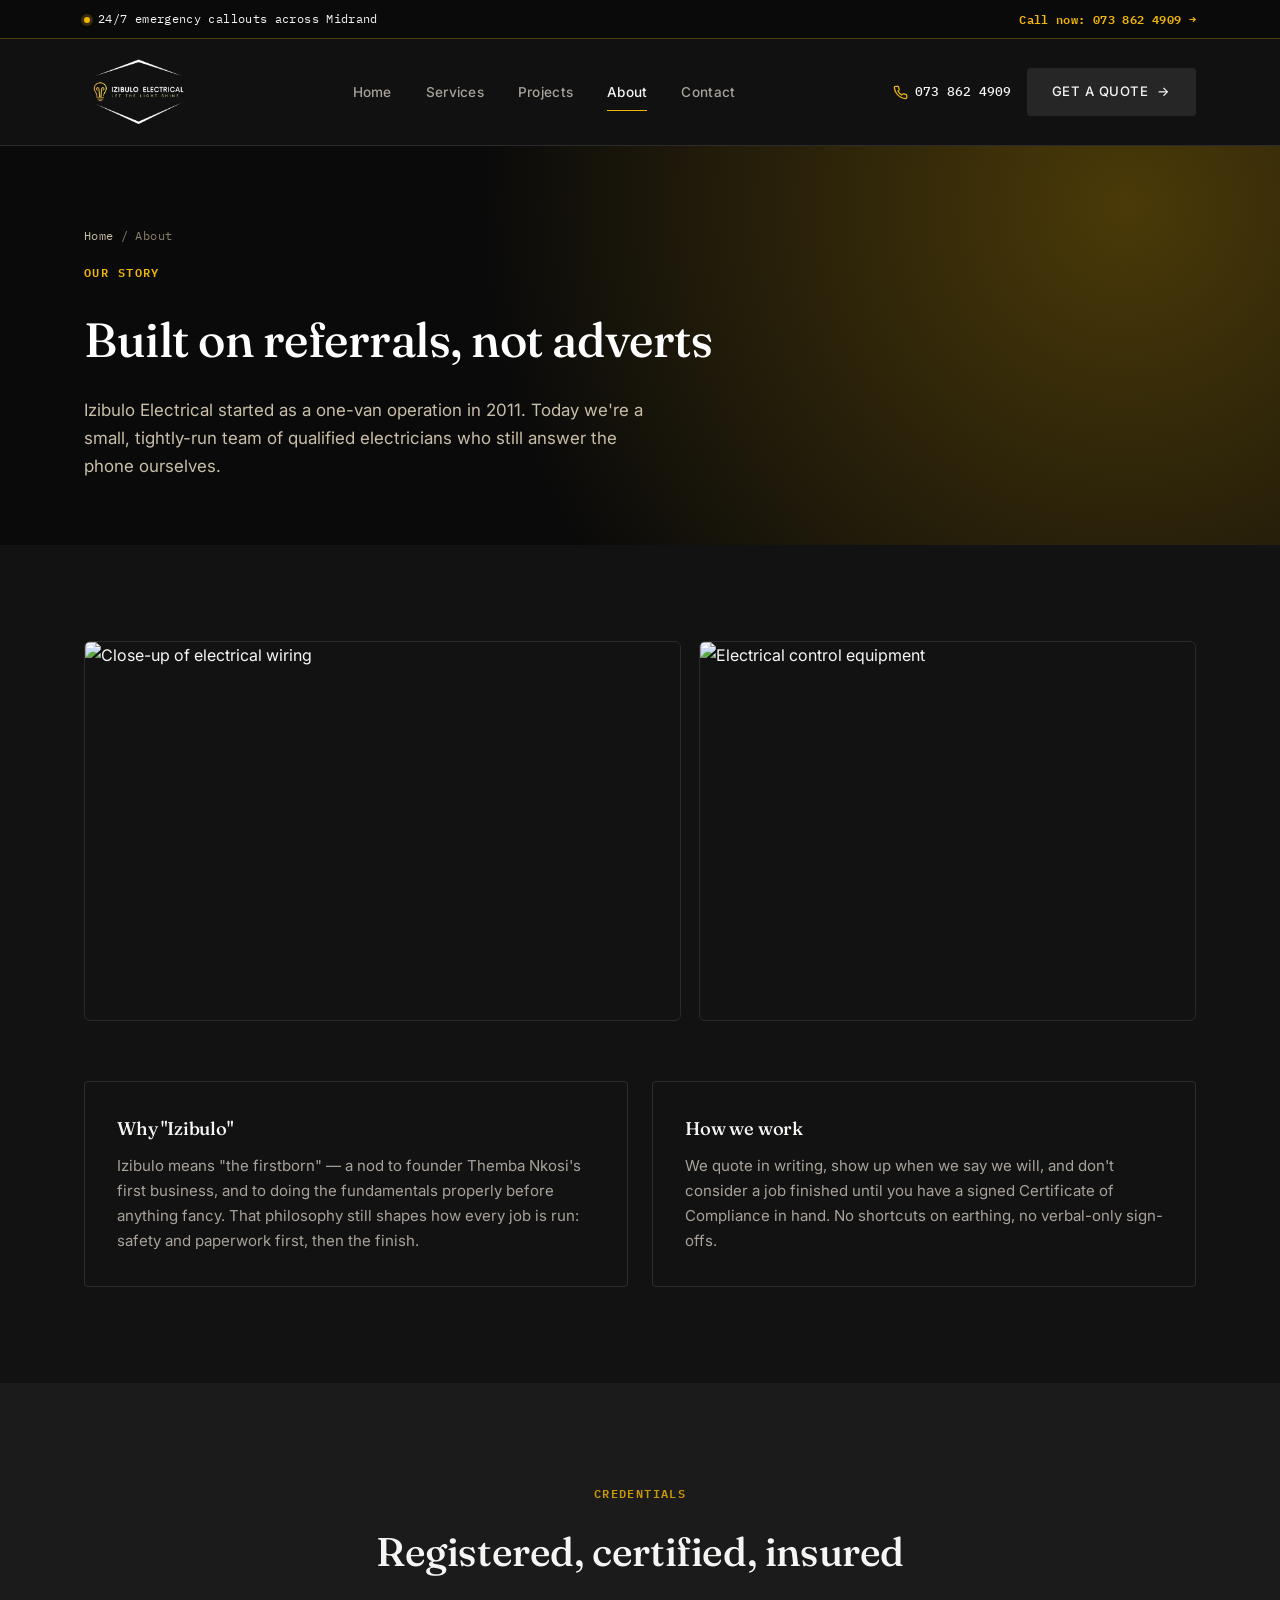
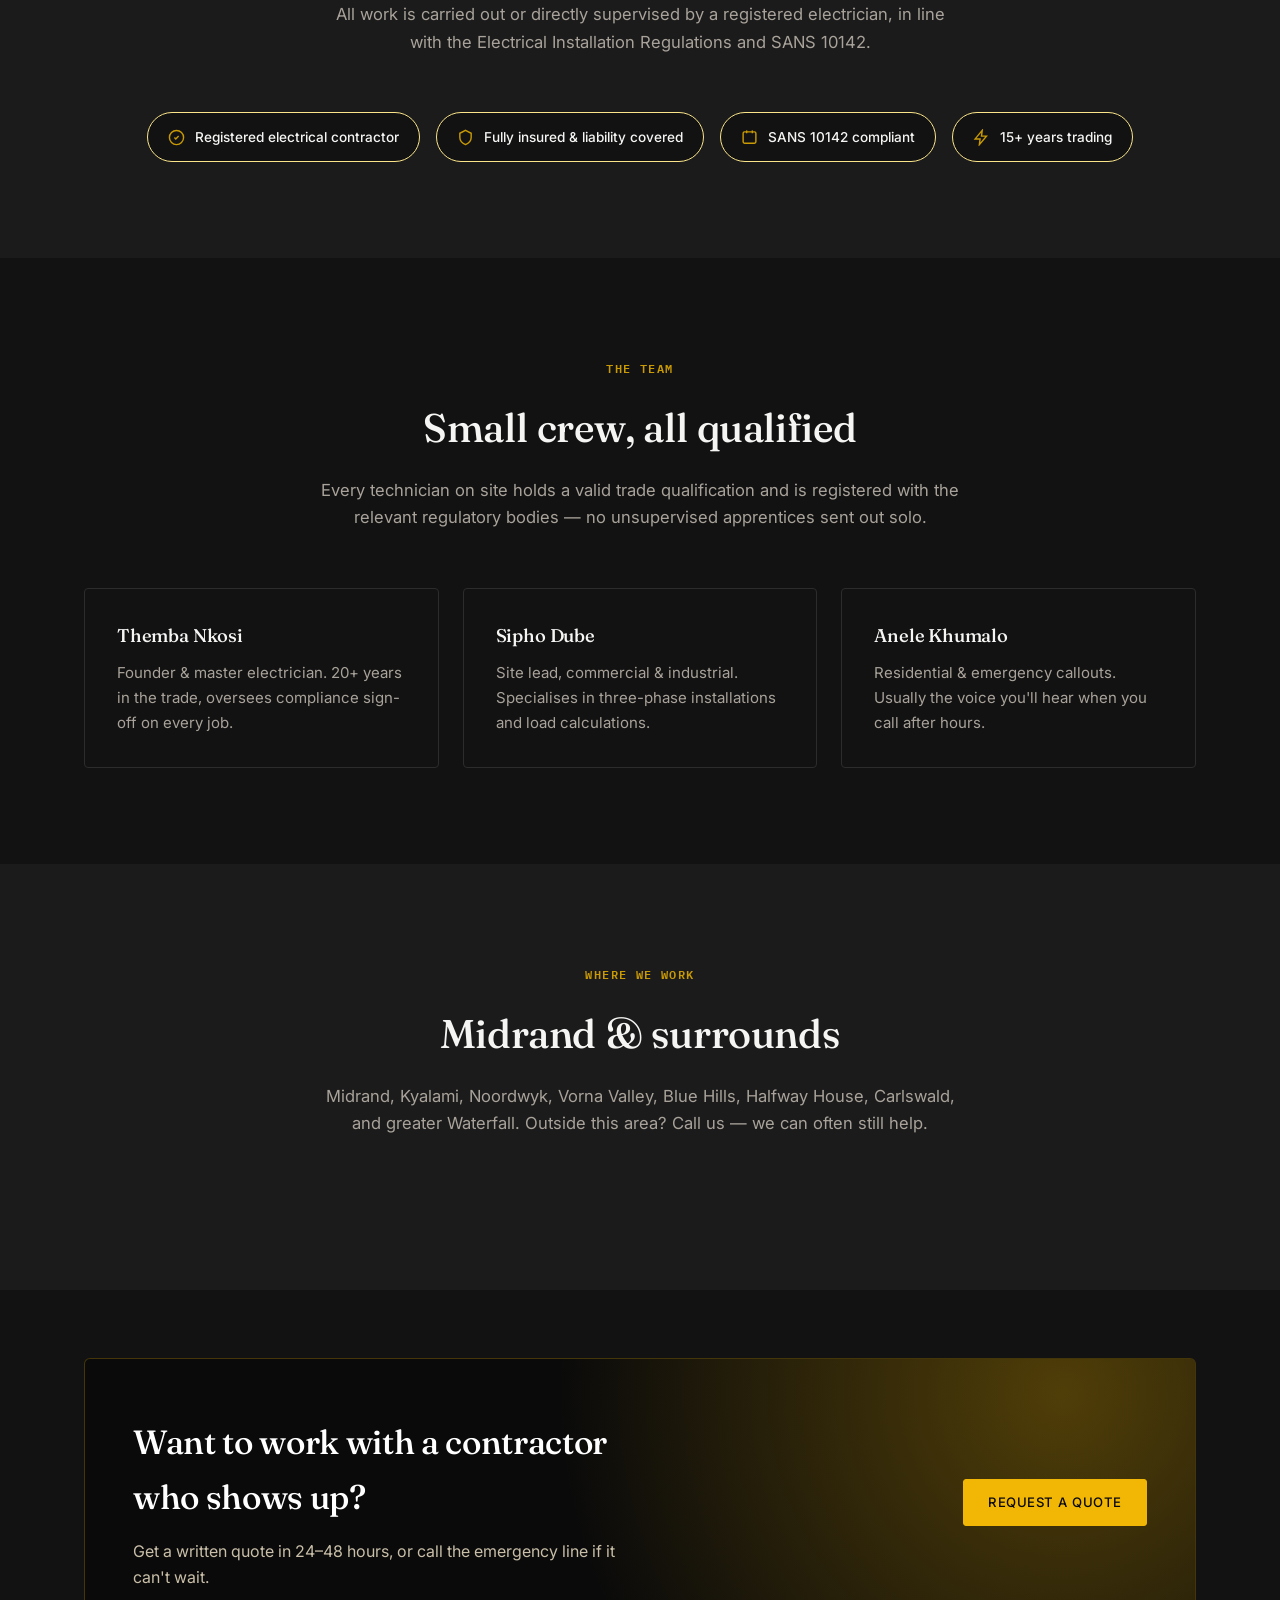
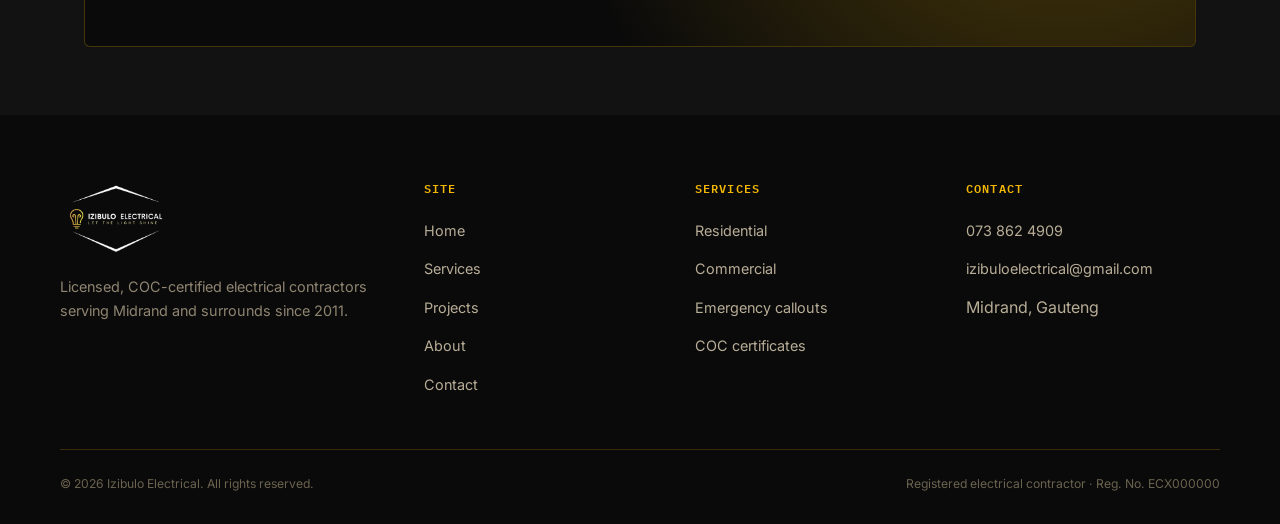
==== about.html @ d5dd75cb "Use full logo picture (icon+wordmark+tagline+diamond) everywhere, enlarge header to fit it clearly" ====
<!DOCTYPE html>
<html lang="en">
<head>
<meta charset="UTF-8">
<meta name="viewport" content="width=device-width, initial-scale=1.0">
<title>About — Izibulo Electrical</title>
<meta name="description" content="Izibulo Electrical is a registered, COC-certified electrical contractor serving Midrand since 2011. Learn about our team, credentials, and service area.">
<meta name="color-scheme" content="dark only">
<meta name="theme-color" content="#121212">
<link rel="icon" href="data:image/svg+xml,%3Csvg xmlns='http://www.w3.org/2000/svg' viewBox='0 0 24 24'%3E%3Crect x='0.5' y='0.5' width='23' height='23' rx='5' fill='%231A1A1A'/%3E%3Cpath d='M13 2L3 14h9l-1 8 10-12h-9l1-8z' fill='%23F2B705'/%3E%3C/svg%3E">
<link rel="preconnect" href="https://fonts.googleapis.com">
<link href="https://fonts.googleapis.com/css2?family=Fraunces:ital,opsz,wght@0,9..144,400;0,9..144,500;0,9..144,600;1,9..144,500;1,9..144,600family=Sora:wght@500;600;700;800&family=Inter:wght@400;500;600&family=IBM+Plex+Mono:wght@500;600family=Inter:wght@400;500;600family=Sora:wght@500;600;700;800&family=Inter:wght@400;500;600&family=IBM+Plex+Mono:wght@500;600family=IBM+Plex+Mono:wght@500;600&display=swap" rel="stylesheet">
<link rel="stylesheet" href="styles.css">
</head>
<body>

<div class="emergency-strip">
  <div class="wrap">
    <span><span class="dot"></span>24/7 emergency callouts across Midrand</span>
    <a href="tel:+27738624909">Call now: 073 862 4909 →</a>
  </div>
</div>

<header>
<input type="checkbox" id="nav-toggle" class="nav-toggle-input" aria-hidden="true">
  <nav class="nav">
    <a href="index.html" class="brand">
      <img class="brand-logo" src="logo-full.png" alt="Izibulo Electrical — Let The Light Shine">
    </a>
    <div class="navlinks">
      <a href="index.html">Home</a>
      <a href="services.html">Services</a>
      <a href="projects.html">Projects</a>
      <a href="about.html" class="active">About</a>
      <a href="contact.html">Contact</a>
    </div>
    <div class="nav-actions">
      <span class="nav-phone"><svg viewBox="0 0 24 24" fill="none" stroke="currentColor" stroke-width="2"><path d="M22 16.92v3a2 2 0 0 1-2.18 2 19.79 19.79 0 0 1-8.63-3.07 19.5 19.5 0 0 1-6-6 19.79 19.79 0 0 1-3.07-8.67A2 2 0 0 1 4.11 2h3a2 2 0 0 1 2 1.72c.127.96.361 1.903.7 2.81a2 2 0 0 1-.45 2.11L8.09 9.91a16 16 0 0 0 6 6l1.27-1.27a2 2 0 0 1 2.11-.45c.907.339 1.85.573 2.81.7A2 2 0 0 1 22 16.92z"/></svg> 073 862 4909</span>
      <a href="contact.html" class="cta-btn">Get a quote<span class="arrow">→</span></a>
    </div>
    <label for="nav-toggle" class="menu-toggle" aria-label="Open menu">
      <svg viewBox="0 0 24 24" fill="none" stroke="currentColor" stroke-width="2"><line x1="3" y1="6" x2="21" y2="6"/><line x1="3" y1="12" x2="21" y2="12"/><line x1="3" y1="18" x2="21" y2="18"/></svg>
    </label>
  </nav>
  <div class="mobile-nav">
    <div class="mn-top">
      <span class="brand"><img class="brand-logo brand-logo--sm" src="logo-full.png" alt="Izibulo Electrical — Let The Light Shine"></span>
      <label for="nav-toggle" class="menu-toggle" aria-label="Close menu"><svg viewBox="0 0 24 24" fill="none" stroke="currentColor" stroke-width="2"><line x1="18" y1="6" x2="6" y2="18"/><line x1="6" y1="6" x2="18" y2="18"/></svg></label>
    </div>
    <a href="index.html">Home</a>
    <a href="services.html">Services</a>
    <a href="projects.html">Projects</a>
    <a href="about.html" class="active">About</a>
    <a href="contact.html">Contact</a>
    <span class="nav-phone">📞 073 862 4909</span>
    <a href="contact.html" class="cta-btn">Get a quote</a>
  </div>
</header>

<section class="page-hero">
  <div class="wrap">
    <div class="breadcrumb"><a href="index.html">Home</a> / About</div>
    <span class="tag">Our story</span>
    <h1>Built on referrals, not adverts</h1>
    <p>Izibulo Electrical started as a one-van operation in 2011. Today we're a small, tightly-run team of qualified electricians who still answer the phone ourselves.</p>
  </div>
</section>

<section class="section reveal">
  <div class="wrap">
    <div class="about-photo-grid">
      <img class="apg-main" src="https://images.unsplash.com/photo-1652715564391-38cc4475b7f5?fm=jpg&q=80&w=1200&auto=format&fit=crop" alt="Close-up of electrical wiring" loading="lazy">
      <img class="apg-sub" src="https://images.unsplash.com/photo-1558054665-fbe00cd7d920?fm=jpg&q=80&w=900&auto=format&fit=crop" alt="Electrical control equipment" loading="lazy">
    </div>
    <div class="card-grid two">
      <div class="info-card">
        <h3>Why "Izibulo"</h3>
        <p>Izibulo means "the firstborn" — a nod to founder Themba Nkosi's first business, and to doing the fundamentals properly before anything fancy. That philosophy still shapes how every job is run: safety and paperwork first, then the finish.</p>
      </div>
      <div class="info-card">
        <h3>How we work</h3>
        <p>We quote in writing, show up when we say we will, and don't consider a job finished until you have a signed Certificate of Compliance in hand. No shortcuts on earthing, no verbal-only sign-offs.</p>
      </div>
    </div>
  </div>
</section>

<section class="section panel-bg reveal">
  <div class="wrap">
    <div class="section-head">
      <span class="tag">Credentials</span>
      <h2>Registered, certified, insured</h2>
      <p>All work is carried out or directly supervised by a registered electrician, in line with the Electrical Installation Regulations and SANS 10142.</p>
    </div>
    <div class="badge-row">
      <div class="badge"><svg viewBox="0 0 24 24" fill="none" stroke="currentColor" stroke-width="2"><path d="M9 12l2 2 4-4"/><circle cx="12" cy="12" r="10"/></svg>Registered electrical contractor</div>
      <div class="badge"><svg viewBox="0 0 24 24" fill="none" stroke="currentColor" stroke-width="2"><path d="M12 2l8 4v6c0 5-3.5 8-8 10-4.5-2-8-5-8-10V6z"/></svg>Fully insured &amp; liability covered</div>
      <div class="badge"><svg viewBox="0 0 24 24" fill="none" stroke="currentColor" stroke-width="2"><rect x="3" y="4" width="18" height="16" rx="2"/><line x1="8" y1="2" x2="8" y2="6"/><line x1="16" y1="2" x2="16" y2="6"/></svg>SANS 10142 compliant</div>
      <div class="badge"><svg viewBox="0 0 24 24" fill="none" stroke="currentColor" stroke-width="2"><path d="M13 2L3 14h7l-1 8 10-12h-7z"/></svg>15+ years trading</div>
    </div>
  </div>
</section>

<section class="section reveal">
  <div class="wrap">
    <div class="section-head">
      <span class="tag">The team</span>
      <h2>Small crew, all qualified</h2>
      <p>Every technician on site holds a valid trade qualification and is registered with the relevant regulatory bodies — no unsupervised apprentices sent out solo.</p>
    </div>
    <div class="card-grid">
      <div class="info-card">
        <h3>Themba Nkosi</h3>
        <p>Founder &amp; master electrician. 20+ years in the trade, oversees compliance sign-off on every job.</p>
      </div>
      <div class="info-card">
        <h3>Sipho Dube</h3>
        <p>Site lead, commercial &amp; industrial. Specialises in three-phase installations and load calculations.</p>
      </div>
      <div class="info-card">
        <h3>Anele Khumalo</h3>
        <p>Residential &amp; emergency callouts. Usually the voice you'll hear when you call after hours.</p>
      </div>
    </div>
  </div>
</section>

<section class="section panel-bg reveal">
  <div class="wrap">
    <div class="section-head">
      <span class="tag">Where we work</span>
      <h2>Midrand &amp; surrounds</h2>
      <p>Midrand, Kyalami, Noordwyk, Vorna Valley, Blue Hills, Halfway House, Carlswald, and greater Waterfall. Outside this area? Call us — we can often still help.</p>
    </div>
  </div>
</section>

<section class="section tight reveal">
  <div class="wrap">
    <div class="cta-banner">
      <div class="cb-copy">
        <h2>Want to work with a contractor who shows up?</h2>
        <p>Get a written quote in 24–48 hours, or call the emergency line if it can't wait.</p>
      </div>
      <div class="cb-actions">
        <a href="contact.html" class="cta-btn amber">Request a quote</a>
      </div>
    </div>
  </div>
</section>

<footer>
  <div class="footer-grid">
    <div class="footer-col">
      <div class="footer-brand"><img class="brand-logo" src="logo-full.png" alt="Izibulo Electrical — Let The Light Shine"></div>
      <p>Licensed, COC-certified electrical contractors serving Midrand and surrounds since 2011.</p>
    </div>
    <div class="footer-col">
      <h4>Site</h4>
      <ul><li><a href="index.html">Home</a></li><li><a href="services.html">Services</a></li><li><a href="projects.html">Projects</a></li><li><a href="about.html">About</a></li><li><a href="contact.html">Contact</a></li></ul>
    </div>
    <div class="footer-col">
      <h4>Services</h4>
      <ul><li><a href="services.html#residential">Residential</a></li><li><a href="services.html#commercial">Commercial</a></li><li><a href="services.html#emergency">Emergency callouts</a></li><li><a href="services.html#coc">COC certificates</a></li></ul>
    </div>
    <div class="footer-col">
      <h4>Contact</h4>
      <ul><li><a href="tel:+27738624909">073 862 4909</a></li><li><a href="mailto:izibuloelectrical@gmail.com">izibuloelectrical@gmail.com</a></li><li>Midrand, Gauteng</li></ul>
    </div>
  </div>
  <div class="footer-bottom">
    <span>© <span class="js-year"></span> Izibulo Electrical. All rights reserved.</span>
    <span>Registered electrical contractor · Reg. No. ECX000000</span>
  </div>
</footer>

<script src="script.js"></script>
</body>
</html>
---- styles.css ----
/* ============================================================
   Izibulo Electrical — shared stylesheet (elegant / copper edition)
   Tokens: ink #122820, ink-2 #1A3A2E, copper #C9A227, copper-deep #A6841E,
   copper-light #EAE0B8, paper #F7F6F0, panel #EEEDE1, line #DCDACB, slate #5E6659
   Type: Fraunces (display, serif), Inter (body), IBM Plex Mono (utility/labels)
   ============================================================ */

:root{
  color-scheme:dark;
  --ink:#0A0A0A;
  --ink-2:#262626;
  --copper:#F2B705;
  --copper-deep:#C99A04;
  --copper-light:#FBE58A;
  --copper-wash:#FDF6DC;
  --paper:#121212;
  --panel:#1B1B1B;
  --line:#2C2C2C;
  --slate:#A8A29A;
  --cream-ink:#F5F5F3;
}

*{box-sizing:border-box;margin:0;padding:0;}
html{scroll-behavior:smooth;}
body{
  background:var(--paper);
  color:var(--cream-ink);
  font-family:'Inter',sans-serif;
  line-height:1.65;
  overflow-x:hidden;
}
h1,h2,h3,.display{
  font-family:'Fraunces',serif;
  font-weight:600;
  letter-spacing:-0.01em;
  color:var(--cream-ink);
}
em, .accent-serif{
  font-family:'Fraunces',serif;
  font-style:italic;
  font-weight:500;
  color:var(--copper);
}
.mono{font-family:'IBM Plex Mono',monospace;}
a{color:inherit;text-decoration:none;}
img,svg{display:block;}
ul{list-style:none;}
:focus-visible{outline:2px solid var(--copper); outline-offset:3px;}
@media (prefers-reduced-motion: reduce){
  *{animation-duration:0.001ms !important;animation-iteration-count:1 !important;transition-duration:0.001ms !important;scroll-behavior:auto !important;}
}

.reveal{opacity:0;transform:translateY(18px);transition:opacity .7s ease, transform .7s ease;}
.reveal.in{opacity:1;transform:translateY(0);}

.wrap{max-width:1160px;margin:0 auto;padding:0 24px;}

/* ---------- Emergency strip ---------- */
.emergency-strip{
  background:var(--ink);
  color:var(--cream-ink);
  font-family:'IBM Plex Mono',monospace;
  font-size:0.76rem;
  letter-spacing:0.03em;
  border-bottom:1px solid rgba(242,183,5,0.3);
}
.emergency-strip .wrap{
  display:flex;align-items:center;justify-content:space-between;
  padding:9px 24px;gap:12px;flex-wrap:wrap;
}
.emergency-strip a{color:var(--copper);font-weight:600;}
.emergency-strip .dot{
  display:inline-block;width:6px;height:6px;border-radius:50%;
  background:var(--copper);margin-right:8px;box-shadow:0 0 0 3px rgba(242,183,5,0.2);
}

/* ---------- Header / Nav ---------- */
header{
  position:sticky;top:0;z-index:50;
  background:rgba(18,18,18,0.88);
  backdrop-filter:blur(10px);
  border-bottom:1px solid var(--line);
}
.nav{
  display:flex;align-items:center;justify-content:space-between;
  padding:14px 24px;max-width:1160px;margin:0 auto;
}
.brand{display:flex;align-items:center;font-size:1.12rem;color:var(--cream-ink);font-weight:600;font-family:'Fraunces',serif;letter-spacing:-0.01em;}
.brand-logo{height:78px;width:auto;display:block;object-fit:contain;}
.brand-logo--sm{height:56px;}
.navlinks{display:flex;gap:34px;font-size:0.85rem;font-weight:500;color:var(--slate);align-items:center;letter-spacing:0.02em;}
.navlinks a{transition:color .15s;position:relative;padding:4px 0;}
.navlinks a:hover{color:var(--copper);}
.navlinks a.active{color:var(--cream-ink);}
.navlinks a.active::after{
  content:"";position:absolute;left:0;right:0;bottom:-4px;height:1.5px;background:var(--copper);
}
.nav-actions{display:flex;align-items:center;gap:16px;}
.nav-phone{display:flex;align-items:center;gap:7px;font-family:'IBM Plex Mono',monospace;font-size:0.82rem;font-weight:500;color:var(--cream-ink);}
.nav-phone svg{width:15px;height:15px;color:var(--copper);}

.cta-btn{
  background:var(--ink-2);color:var(--cream-ink);font-weight:500;
  padding:12px 24px;font-size:0.82rem;border-radius:3px;
  border:1px solid var(--ink-2);cursor:pointer;transition:all .2s ease;
  font-family:'Inter',sans-serif;display:inline-flex;align-items:center;
  letter-spacing:0.04em;text-transform:uppercase;
}
.cta-btn:hover{background:var(--copper);border-color:var(--copper);color:var(--ink);}
.cta-btn.outline{background:transparent;color:var(--cream-ink);border:1px solid var(--line);}
.cta-btn.outline:hover{border-color:var(--copper);color:var(--copper);background:transparent;}
.cta-btn.amber{background:var(--copper);border-color:var(--copper);color:var(--ink);}
.cta-btn.amber:hover{background:var(--copper-deep);border-color:var(--copper-deep);color:var(--cream-ink);}
.cta-btn .arrow{margin-left:9px;vertical-align:-1px;transition:transform .15s;}
.cta-btn:hover .arrow{transform:translateX(3px);}

.menu-toggle{
  display:none;background:none;border:1px solid var(--line);border-radius:3px;
  width:40px;height:40px;cursor:pointer;color:var(--cream-ink);
  align-items:center;justify-content:center;
}
.nav-toggle-input{
  position:absolute;opacity:0;width:0;height:0;pointer-events:none;
}
.nav-toggle-input:checked ~ .mobile-nav{display:flex;}
body:has(.nav-toggle-input:checked){overflow:hidden;}
.mobile-nav{
  display:none;position:fixed;top:0;left:0;right:0;bottom:0;z-index:60;
  background:var(--paper);padding:24px;flex-direction:column;gap:2px;overflow-y:auto;
}
.mobile-nav .mn-top{display:flex;align-items:center;justify-content:space-between;margin-bottom:20px;}
.mobile-nav a{padding:17px 4px;font-size:1.1rem;font-weight:500;color:var(--cream-ink);border-bottom:1px solid var(--line);font-family:'Fraunces',serif;}
.mobile-nav a.active{color:var(--copper);}
.mobile-nav .cta-btn{margin-top:18px;justify-content:center;}
.mobile-nav .nav-phone{margin-top:8px;font-size:1rem;}

/* ---------- Wire divider (signature motif) ---------- */
.wire-divider{
  max-width:1160px;margin:0 auto;padding:0 24px;
  display:flex;align-items:center;gap:0;
}
.wire-divider::before,.wire-divider::after{content:"";flex:1;height:1px;background:var(--line);}
.wire-divider .node{
  width:7px;height:7px;border-radius:50%;background:var(--copper);margin:0 14px;flex-shrink:0;
}

/* ---------- Page hero (inner pages) ---------- */
.page-hero{
  background:var(--ink);
  color:var(--cream-ink);
  padding:80px 24px 64px;
  position:relative;
  overflow:hidden;
}
.page-hero::before{
  content:"";position:absolute;inset:0;
  background-image:radial-gradient(circle at 88% 15%, rgba(242,183,5,0.28), transparent 55%);
}
.page-hero .wrap{position:relative;}
.page-hero .tag{
  font-family:'IBM Plex Mono',monospace;color:var(--copper);font-size:0.74rem;
  letter-spacing:0.12em;text-transform:uppercase;font-weight:600;
}
.page-hero h1{color:#fff;font-size:clamp(2rem,4.2vw,3rem);margin-top:16px;max-width:660px;font-weight:500;}
.page-hero p{color:#C9BFA9;margin-top:18px;max-width:560px;font-size:1.06rem;}
.breadcrumb{font-family:'IBM Plex Mono',monospace;font-size:0.74rem;color:#8A8070;margin-bottom:12px;letter-spacing:0.03em;}
.breadcrumb a{color:#C9BFA9;}
.breadcrumb a:hover{color:#fff;}

/* ---------- Home hero ---------- */
.hero{
  position:relative;padding:96px 24px 72px;overflow:hidden;
  background:var(--paper);
}
.hero-inner{
  max-width:1160px;margin:0 auto;
  display:grid;grid-template-columns:1.05fr 0.95fr;gap:56px;align-items:center;
}
.eyebrow{
  display:inline-flex;align-items:center;gap:9px;
  font-family:'IBM Plex Mono',monospace;font-size:0.72rem;letter-spacing:0.14em;
  color:var(--copper-deep);text-transform:uppercase;margin-bottom:26px;
  font-weight:600;
}
.eyebrow::before{content:"";width:22px;height:1px;background:var(--copper);}
.hero h1{font-size:clamp(2.2rem,4.6vw,3.4rem);line-height:1.12;letter-spacing:-0.015em;font-weight:500;}
.hero p{max-width:480px;margin:26px 0 36px;color:var(--slate);font-size:1.08rem;}
.hero-ctas{display:flex;gap:16px;flex-wrap:wrap;}

.panel-graphic{
  background:var(--ink);border-radius:6px;padding:34px;
  box-shadow:0 30px 70px rgba(22,20,15,0.22);
  border:1px solid rgba(242,183,5,0.25);
  position:relative;
}
.panel-graphic::before{
  content:"";position:absolute;top:16px;right:16px;bottom:16px;left:16px;
  border:1px solid rgba(242,183,5,0.18);pointer-events:none;
}
.panel-graphic .pg-head{display:flex;align-items:center;justify-content:space-between;margin-bottom:22px;}
.panel-graphic .pg-head span{font-family:'IBM Plex Mono',monospace;color:var(--copper);font-size:0.68rem;letter-spacing:0.1em;}
.panel-graphic .pg-head .dot{width:6px;height:6px;border-radius:50%;background:var(--copper);}
.breaker-row{
  display:flex;align-items:center;justify-content:space-between;
  background:rgba(255,255,255,0.03);border:1px solid rgba(242,183,5,0.15);border-radius:3px;
  padding:15px 18px;margin-bottom:10px;
}
.breaker-row:last-child{margin-bottom:0;}
.breaker-row .b-label{font-family:'Inter',sans-serif;font-size:0.85rem;color:var(--cream-ink);font-weight:500;}
.breaker-row .b-code{font-family:'IBM Plex Mono',monospace;font-size:0.66rem;color:#8A7B63;display:block;margin-bottom:3px;letter-spacing:0.05em;}
.switch{width:8px;height:8px;border-radius:50%;background:var(--copper);flex-shrink:0;box-shadow:0 0 0 3px rgba(242,183,5,0.18);}

/* ---------- Stats ---------- */
.stats{
  display:grid;grid-template-columns:repeat(3,1fr);
  border-top:1px solid var(--line);border-bottom:1px solid var(--line);
  background:var(--panel);
}
.stat{padding:32px 16px;text-align:center;border-right:1px solid var(--line);}
.stat:last-child{border-right:none;}
.stat .num{font-family:'Fraunces',serif;font-weight:600;font-size:1.5rem;color:var(--copper-deep);}
.stat .label{font-size:0.76rem;color:var(--slate);margin-top:6px;letter-spacing:0.02em;}

/* ---------- Sections ---------- */
.section{padding:96px 24px;}
.section.tight{padding:68px 24px;}
.section.panel-bg{background:var(--panel);}
.section-head{max-width:640px;margin:0 auto 56px;text-align:center;}
.section-head.left{text-align:left;margin-left:0;}
.section-head .tag{
  font-family:'IBM Plex Mono',monospace;color:var(--copper-deep);
  font-size:0.74rem;letter-spacing:0.12em;text-transform:uppercase;font-weight:600;
}
.section-head h2{font-size:clamp(1.85rem,3.6vw,2.5rem);margin-top:14px;font-weight:500;}
.section-head p{color:var(--slate);margin-top:16px;font-size:1.04rem;}

/* ---------- Service plates ---------- */
.plates{display:grid;grid-template-columns:1fr 1fr;gap:26px;max-width:1000px;margin:0 auto;}
.plates.single{grid-template-columns:1fr;}
.plate{
  background:var(--paper);border:1px solid var(--line);border-radius:4px;
  padding:38px 34px;transition:border-color .2s, transform .2s;
}
.plate:hover{border-color:var(--copper);transform:translateY(-3px);}
.plate .icon-wrap{
  width:48px;height:48px;border-radius:50%;background:var(--copper-wash);
  display:flex;align-items:center;justify-content:center;margin-bottom:22px;
  border:1px solid var(--copper-light);
}
.plate .icon-wrap.amber-wrap{background:var(--copper-wash);}
.plate .icon{width:22px;height:22px;color:var(--copper-deep);}
.plate .icon-wrap.amber-wrap .icon{color:var(--copper-deep);}
.plate h3{font-size:1.32rem;font-weight:500;}
.plate .subhead{font-family:'IBM Plex Mono',monospace;font-size:0.7rem;color:var(--slate);margin:8px 0 20px;letter-spacing:0.08em;}
.plate ul li{
  font-size:0.94rem;color:var(--cream-ink);padding:12px 0;
  border-top:1px solid var(--line);display:flex;gap:11px;align-items:flex-start;
}
.plate ul li:first-child{border-top:none;}
.plate ul li .b{color:var(--copper);flex-shrink:0;margin-top:1px;}
.plate .plate-cta{margin-top:22px;font-size:0.86rem;font-weight:600;color:var(--copper-deep);display:inline-flex;align-items:center;gap:6px;font-family:'IBM Plex Mono',monospace;letter-spacing:0.02em;}

/* ---------- Breaker schedule / process ---------- */
.schedule{
  max-width:1000px;margin:0 auto;border:1px solid var(--line);border-radius:4px;overflow:hidden;
}
.schedule-head{
  background:var(--ink);color:var(--cream-ink);padding:18px 26px;
  display:flex;justify-content:space-between;align-items:center;
  font-family:'IBM Plex Mono',monospace;font-size:0.72rem;letter-spacing:0.08em;
}
.schedule-head span:last-child{color:var(--copper);}
.schedule-row{
  display:grid;grid-template-columns:120px 1fr;
  border-top:1px solid var(--line);
}
.schedule-row:first-child{border-top:none;}
.schedule-row .cb{
  background:var(--panel);display:flex;flex-direction:column;justify-content:center;
  padding:24px;border-right:1px solid var(--line);
}
.schedule-row .cb .code{font-family:'Fraunces',serif;font-size:1.05rem;font-weight:600;color:var(--copper-deep);}
.schedule-row .cb .amp{font-family:'IBM Plex Mono',monospace;font-size:0.64rem;color:var(--slate);margin-top:4px;letter-spacing:0.06em;}
.schedule-row .desc{padding:24px 28px;}
.schedule-row .desc h4{font-size:1.1rem;color:var(--cream-ink);font-family:'Fraunces',serif;font-weight:600;}
.schedule-row .desc p{color:var(--slate);font-size:0.93rem;margin-top:7px;}

/* ---------- Testimonials ---------- */
.testimonials{display:grid;grid-template-columns:repeat(3,1fr);gap:24px;max-width:1160px;margin:0 auto;}
.t-card{
  background:var(--paper);border:1px solid var(--line);border-radius:4px;padding:30px;position:relative;
}
.t-card::before{
  content:"\201C";position:absolute;top:14px;left:22px;font-family:'Fraunces',serif;
  font-size:3rem;color:var(--copper-light);line-height:1;
}
.t-card .stars{margin-bottom:16px;padding-top:18px;}
.t-card p{font-size:0.95rem;color:var(--cream-ink);font-family:'Fraunces',serif;font-style:italic;font-weight:400;line-height:1.5;}
.t-card .who{margin-top:18px;font-family:'IBM Plex Mono',monospace;font-size:0.74rem;color:var(--slate);letter-spacing:0.02em;}

/* ---------- CTA banner ---------- */
.cta-banner{
  background:var(--ink);color:var(--cream-ink);border-radius:6px;
  padding:56px 48px;max-width:1160px;margin:0 auto;
  display:flex;align-items:center;justify-content:space-between;gap:32px;flex-wrap:wrap;
  position:relative;overflow:hidden;border:1px solid rgba(242,183,5,0.25);
}
.cta-banner::before{
  content:"";position:absolute;inset:0;
  background-image:radial-gradient(circle at 88% 12%, rgba(242,183,5,0.3), transparent 50%);
}
.cta-banner .cb-copy{position:relative;max-width:520px;}
.cta-banner h2{color:#fff;font-size:clamp(1.55rem,3vw,2.1rem);font-weight:500;}
.cta-banner p{color:#C9BFA9;margin-top:12px;}
.cta-banner .cb-actions{position:relative;display:flex;gap:14px;flex-wrap:wrap;}

/* ---------- Cards (generic) ---------- */
.card-grid{display:grid;grid-template-columns:repeat(3,1fr);gap:24px;max-width:1160px;margin:0 auto;}
.card-grid.two{grid-template-columns:1fr 1fr;}
.info-card{background:var(--paper);border:1px solid var(--line);border-radius:4px;padding:32px;}
.info-card h3{font-size:1.15rem;font-weight:500;}
.info-card p{color:var(--slate);font-size:0.94rem;margin-top:10px;}

/* ---------- Badges (seal style) ---------- */
.badge-row{display:flex;gap:16px;flex-wrap:wrap;justify-content:center;}
.badge{
  display:flex;align-items:center;gap:10px;background:var(--paper);
  border:1px solid var(--copper-light);border-radius:100px;padding:13px 20px;
  font-size:0.85rem;font-weight:500;color:var(--cream-ink);
}
.badge svg{width:17px;height:17px;color:var(--copper-deep);}

/* ---------- Project cards ---------- */
.project-card{
  border:1px solid var(--line);border-radius:4px;overflow:hidden;background:var(--paper);
  transition:border-color .2s, transform .2s;
}
.project-card:hover{border-color:var(--copper);transform:translateY(-3px);}
.project-thumb{
  height:156px;display:flex;align-items:center;justify-content:center;position:relative;
  background:var(--ink);
}
.project-thumb svg{width:38px;height:38px;color:var(--copper);opacity:0.85;}
.project-thumb .ptag{
  position:absolute;top:14px;left:14px;background:rgba(242,183,5,0.16);
  color:var(--copper-light);font-family:'IBM Plex Mono',monospace;font-size:0.64rem;
  padding:6px 11px;border-radius:100px;letter-spacing:0.05em;border:1px solid rgba(242,183,5,0.3);
}
.project-body{padding:24px;}
.project-body h3{font-size:1.08rem;font-weight:500;}
.project-body p{color:var(--slate);font-size:0.9rem;margin-top:9px;}
.project-meta{display:flex;gap:16px;margin-top:16px;font-family:'IBM Plex Mono',monospace;font-size:0.7rem;color:var(--copper-deep);}

/* ---------- Forms ---------- */
.form-card{
  background:var(--paper);border:1px solid var(--line);border-radius:6px;padding:40px;
}
.field{margin-bottom:20px;}
.field label{display:block;font-size:0.82rem;font-weight:500;color:var(--cream-ink);margin-bottom:8px;letter-spacing:0.02em;}
.field input,.field select,.field textarea{
  width:100%;padding:13px 15px;border:1px solid var(--line);border-radius:3px;
  font-family:'Inter',sans-serif;font-size:0.94rem;color:var(--cream-ink);background:var(--ink-2);
  transition:border-color .15s;
}
.field input:focus,.field select:focus,.field textarea:focus{border-color:var(--copper);}
.field-row{display:grid;grid-template-columns:1fr 1fr;gap:18px;}
.form-note{font-size:0.82rem;color:var(--slate);margin-top:16px;}
.form-status{margin-top:16px;font-size:0.88rem;font-weight:500;display:none;}
.form-status.show{display:block;}

.contact-info-card{
  background:var(--ink);color:var(--cream-ink);border-radius:6px;padding:38px;
  border:1px solid rgba(242,183,5,0.25);
}
.contact-info-card h3{color:#fff;font-size:1.2rem;font-weight:500;}
.ci-row{display:flex;gap:16px;align-items:flex-start;margin-top:24px;}
.ci-row svg{width:19px;height:19px;color:var(--copper);flex-shrink:0;margin-top:2px;}
.ci-row .ci-label{font-family:'IBM Plex Mono',monospace;font-size:0.7rem;color:#8A7B63;letter-spacing:0.05em;}
.ci-row .ci-value{font-size:0.97rem;margin-top:4px;}
.ci-row .ci-value a:hover{color:var(--copper);}

.map-embed{border-radius:6px;overflow:hidden;border:1px solid var(--line);}
.map-embed iframe{filter:invert(90%) hue-rotate(180deg) brightness(0.95) contrast(0.9);}
.map-embed iframe{width:100%;height:100%;min-height:280px;border:0;display:block;}

/* ---------- Footer ---------- */
footer{background:var(--ink);color:#B8AD97;padding:64px 24px 30px;}
.footer-grid{
  display:grid;grid-template-columns:1.4fr 1fr 1fr 1.1fr;gap:40px;
  max-width:1160px;margin:0 auto;padding-bottom:40px;border-bottom:1px solid rgba(242,183,5,0.2);
}
.footer-brand{display:flex;align-items:center;color:#fff;}
.footer-brand .brand-logo{height:80px;}
.footer-col h4{color:var(--copper);font-size:0.74rem;letter-spacing:0.1em;text-transform:uppercase;font-family:'IBM Plex Mono',monospace;margin-bottom:18px;font-weight:600;}
.footer-col p{font-size:0.9rem;margin-top:16px;color:#8F8571;}
.footer-col ul li{margin-bottom:12px;}
.footer-col ul li a{font-size:0.9rem;color:#B8AD97;transition:color .15s;}
.footer-col ul li a:hover{color:var(--copper);}
.footer-bottom{
  max-width:1160px;margin:0 auto;display:flex;justify-content:space-between;
  padding-top:24px;font-size:0.76rem;color:#6B6350;flex-wrap:wrap;gap:10px;
}

/* ---------- Responsive ---------- */
@media (max-width:860px){
  .navlinks{display:none;}
  .nav-actions .nav-phone{display:none;}
  .nav-actions .cta-btn{display:none;}
  .menu-toggle{display:flex;}
  .hero-inner{grid-template-columns:1fr;}
  .plates{grid-template-columns:1fr;}
  .stats{grid-template-columns:repeat(3,1fr);}
  .testimonials{grid-template-columns:1fr;}
  .card-grid{grid-template-columns:1fr;}
  .card-grid.two{grid-template-columns:1fr;}
  .footer-grid{grid-template-columns:1fr 1fr;}
  .schedule-row{grid-template-columns:96px 1fr;}
  .field-row{grid-template-columns:1fr;}
  .cta-banner{padding:40px 28px;}
}
@media (max-width:500px){
  .footer-grid{grid-template-columns:1fr;}
  .stats{grid-template-columns:1fr;}
}

/* ---------- Photography ---------- */
.photo-banner{
  position:relative;height:420px;border-radius:6px;overflow:hidden;
  max-width:1160px;margin:0 auto;border:1px solid var(--line);
}
.photo-banner img{width:100%;height:100%;object-fit:cover;filter:saturate(0.92) contrast(1.03);}
.photo-banner::after{
  content:"";position:absolute;inset:0;
  background:linear-gradient(0deg, rgba(0,0,0,0.75) 0%, rgba(0,0,0,0.05) 45%, transparent 70%);
}
.photo-banner .pb-caption{
  position:absolute;left:32px;bottom:28px;color:#fff;z-index:2;max-width:440px;
}
.photo-banner .pb-caption .tag{
  font-family:'IBM Plex Mono',monospace;color:var(--copper);font-size:0.72rem;
  letter-spacing:0.1em;text-transform:uppercase;font-weight:600;
}
.photo-banner .pb-caption h3{color:#fff;font-size:1.35rem;margin-top:8px;font-weight:500;}

.plate .card-photo{
  width:100%;height:150px;object-fit:cover;border-radius:3px;margin-bottom:22px;
  filter:saturate(0.9) contrast(1.02);
}

.project-thumb{background:var(--ink);}
.project-thumb img{width:100%;height:100%;object-fit:cover;filter:saturate(0.85) contrast(1.05);}
.project-thumb .ptag{z-index:2;}
.project-thumb::after{
  content:"";position:absolute;inset:0;background:linear-gradient(180deg, rgba(0,0,0,0.25), rgba(0,0,0,0.65));
}

.about-photo-grid{
  display:grid;grid-template-columns:1.2fr 1fr;gap:18px;max-width:1160px;margin:0 auto 60px;
}
.about-photo-grid img{
  width:100%;height:100%;object-fit:cover;border-radius:6px;border:1px solid var(--line);
  filter:saturate(0.9) contrast(1.02);
}
.about-photo-grid .apg-main{height:380px;}
.about-photo-grid .apg-sub{height:380px;}

.photo-credit{
  text-align:center;font-family:'IBM Plex Mono',monospace;font-size:0.68rem;
  color:var(--slate);opacity:0.7;margin-top:14px;
}

@media (max-width:860px){
  .photo-banner{height:320px;}
  .about-photo-grid{grid-template-columns:1fr;}
  .about-photo-grid .apg-main,.about-photo-grid .apg-sub{height:240px;}
}
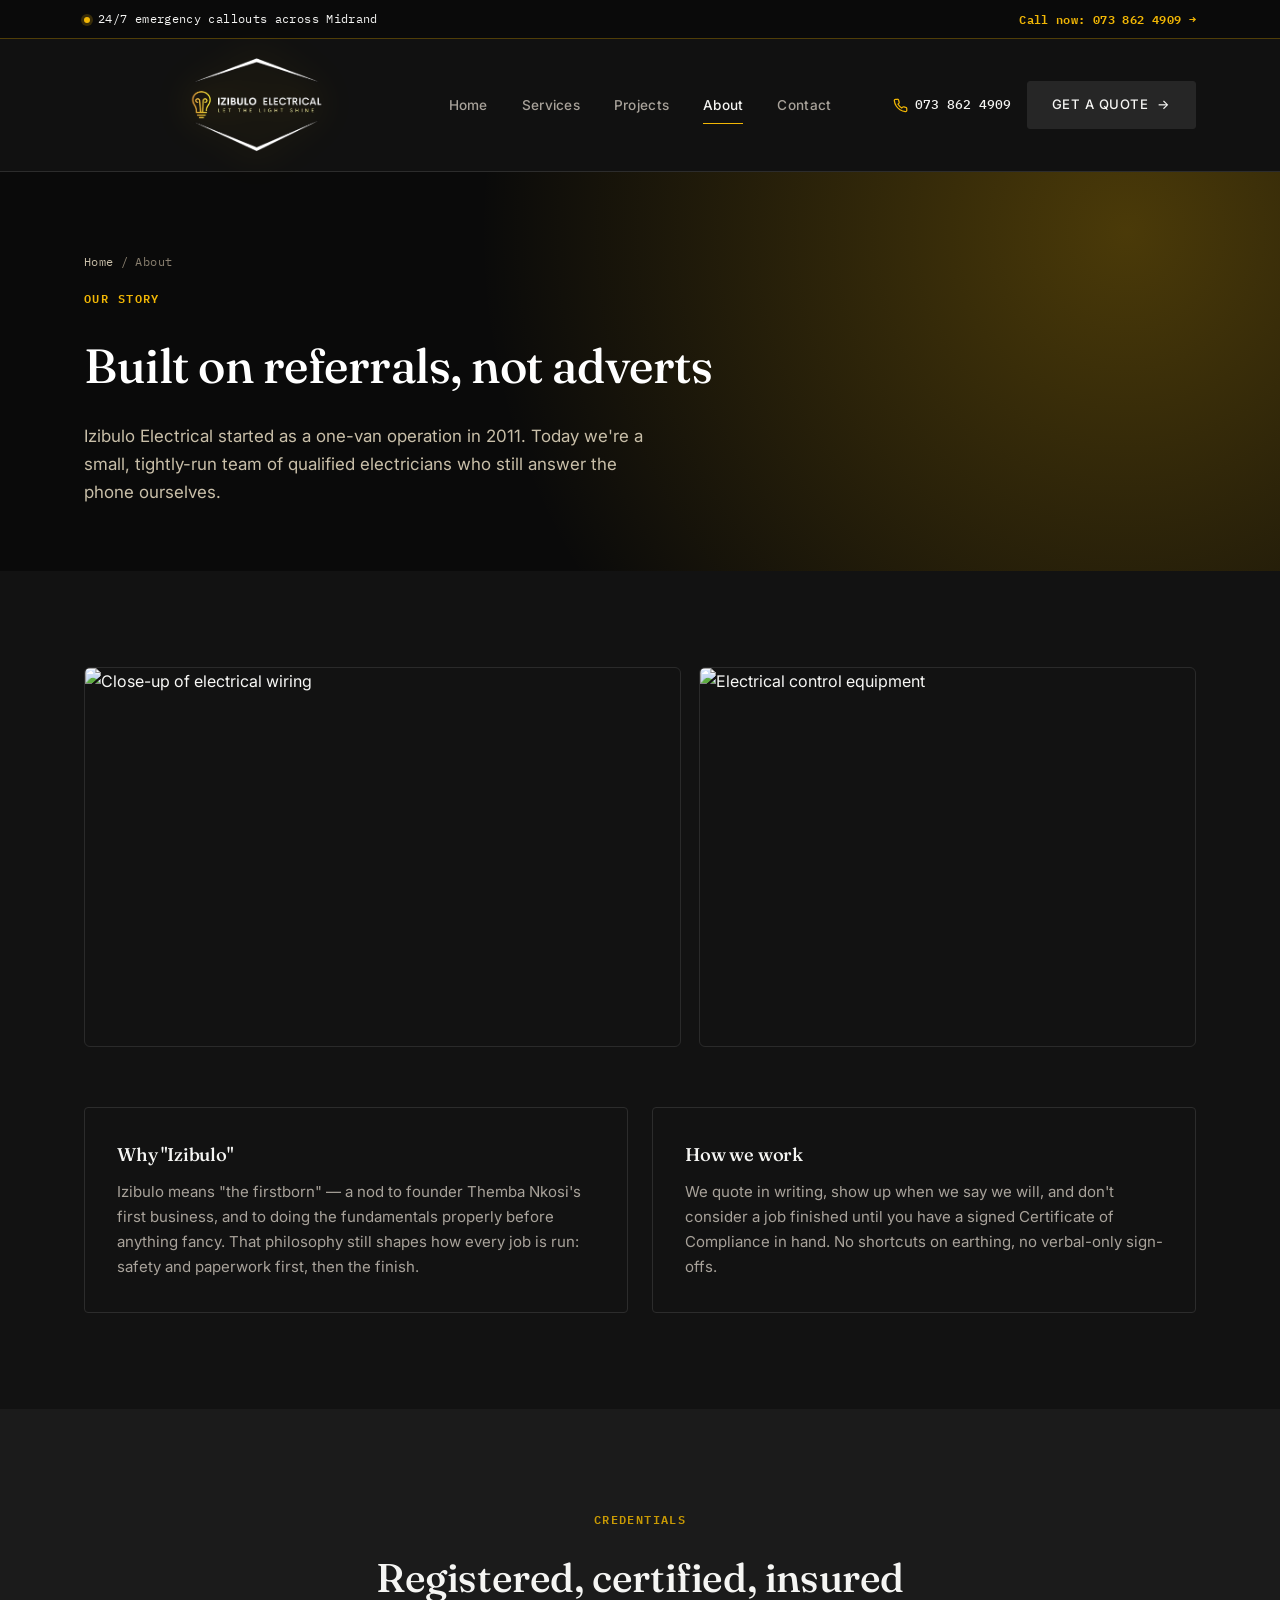
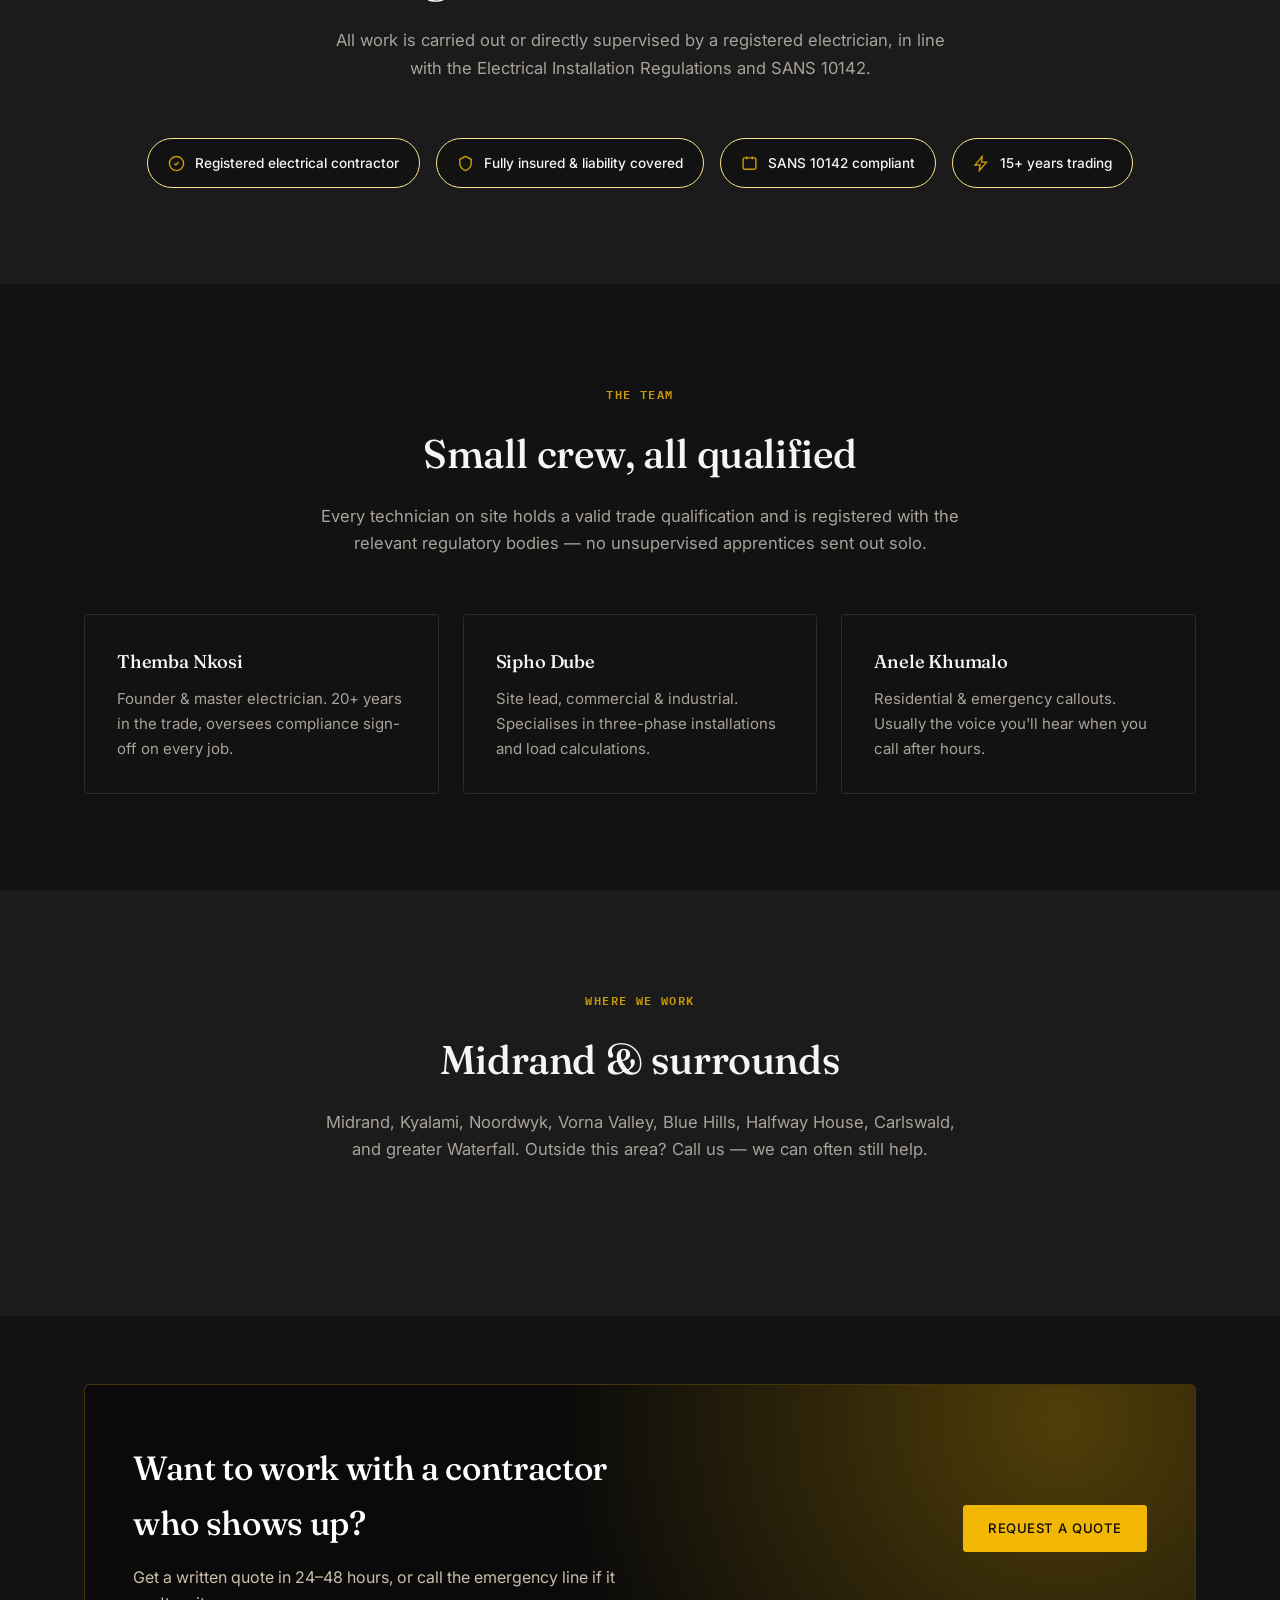
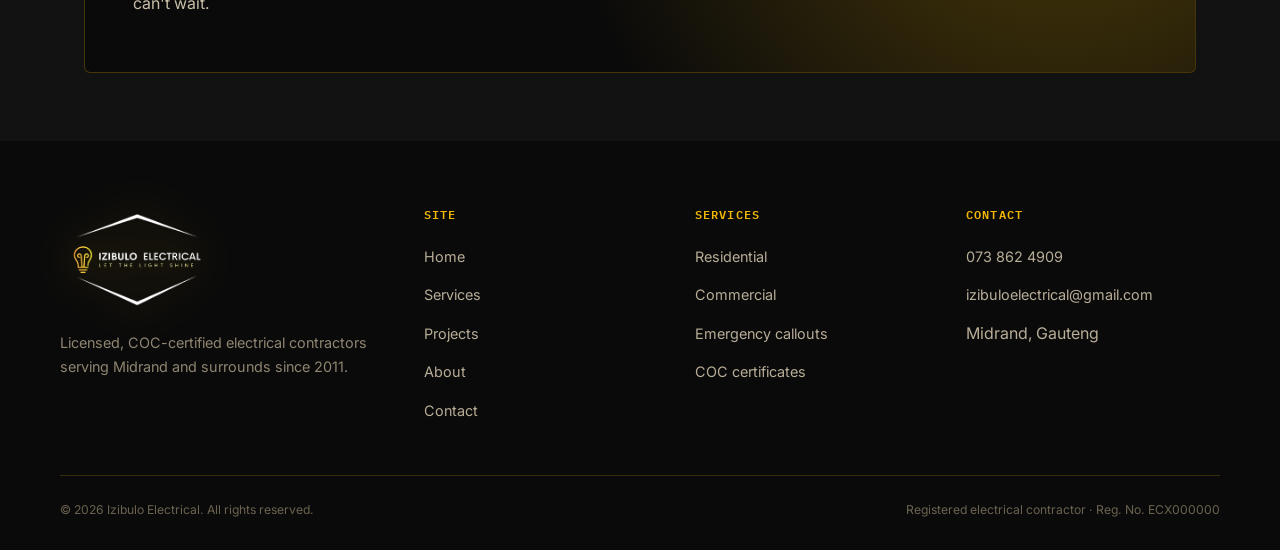
==== commit 2826e633: "Center and enlarge logo in header, add large centered logo to hero section" ====
--- a/about.html
+++ b/about.html
@@ -37,10 +37,10 @@
     <div class="nav-actions">
       <span class="nav-phone"><svg viewBox="0 0 24 24" fill="none" stroke="currentColor" stroke-width="2"><path d="M22 16.92v3a2 2 0 0 1-2.18 2 19.79 19.79 0 0 1-8.63-3.07 19.5 19.5 0 0 1-6-6 19.79 19.79 0 0 1-3.07-8.67A2 2 0 0 1 4.11 2h3a2 2 0 0 1 2 1.72c.127.96.361 1.903.7 2.81a2 2 0 0 1-.45 2.11L8.09 9.91a16 16 0 0 0 6 6l1.27-1.27a2 2 0 0 1 2.11-.45c.907.339 1.85.573 2.81.7A2 2 0 0 1 22 16.92z"/></svg> 073 862 4909</span>
       <a href="contact.html" class="cta-btn">Get a quote<span class="arrow">→</span></a>
+      <label for="nav-toggle" class="menu-toggle" aria-label="Open menu">
+        <svg viewBox="0 0 24 24" fill="none" stroke="currentColor" stroke-width="2"><line x1="3" y1="6" x2="21" y2="6"/><line x1="3" y1="12" x2="21" y2="12"/><line x1="3" y1="18" x2="21" y2="18"/></svg>
+      </label>
     </div>
-    <label for="nav-toggle" class="menu-toggle" aria-label="Open menu">
-      <svg viewBox="0 0 24 24" fill="none" stroke="currentColor" stroke-width="2"><line x1="3" y1="6" x2="21" y2="6"/><line x1="3" y1="12" x2="21" y2="12"/><line x1="3" y1="18" x2="21" y2="18"/></svg>
-    </label>
   </nav>
   <div class="mobile-nav">
     <div class="mn-top">
--- a/styles.css
+++ b/styles.css
@@ -82,20 +82,20 @@
   border-bottom:1px solid var(--line);
 }
 .nav{
-  display:flex;align-items:center;justify-content:space-between;
-  padding:14px 24px;max-width:1160px;margin:0 auto;
-}
-.brand{display:flex;align-items:center;font-size:1.12rem;color:var(--cream-ink);font-weight:600;font-family:'Fraunces',serif;letter-spacing:-0.01em;}
-.brand-logo{height:78px;width:auto;display:block;object-fit:contain;}
-.brand-logo--sm{height:56px;}
-.navlinks{display:flex;gap:34px;font-size:0.85rem;font-weight:500;color:var(--slate);align-items:center;letter-spacing:0.02em;}
+  display:grid;grid-template-columns:1fr auto 1fr;align-items:center;gap:16px;
+  padding:10px 24px;max-width:1160px;margin:0 auto;
+}
+.brand{display:flex;align-items:center;justify-self:center;font-size:1.12rem;color:var(--cream-ink);font-weight:600;font-family:'Fraunces',serif;letter-spacing:-0.01em;}
+.brand-logo{height:112px;width:auto;display:block;object-fit:contain;filter:drop-shadow(0 0 18px rgba(242,183,5,0.35)) contrast(1.08) saturate(1.1);}
+.brand-logo--sm{height:78px;}
+.navlinks{justify-self:start;display:flex;gap:34px;font-size:0.85rem;font-weight:500;color:var(--slate);align-items:center;letter-spacing:0.02em;}
 .navlinks a{transition:color .15s;position:relative;padding:4px 0;}
 .navlinks a:hover{color:var(--copper);}
 .navlinks a.active{color:var(--cream-ink);}
 .navlinks a.active::after{
   content:"";position:absolute;left:0;right:0;bottom:-4px;height:1.5px;background:var(--copper);
 }
-.nav-actions{display:flex;align-items:center;gap:16px;}
+.nav-actions{justify-self:end;display:flex;align-items:center;gap:16px;}
 .nav-phone{display:flex;align-items:center;gap:7px;font-family:'IBM Plex Mono',monospace;font-size:0.82rem;font-weight:500;color:var(--cream-ink);}
 .nav-phone svg{width:15px;height:15px;color:var(--copper);}
 
@@ -171,6 +171,11 @@
 .hero{
   position:relative;padding:96px 24px 72px;overflow:hidden;
   background:var(--paper);
+}
+.hero-logo-wrap{display:flex;justify-content:center;margin-bottom:56px;}
+.hero-logo{
+  height:220px;width:auto;object-fit:contain;
+  filter:drop-shadow(0 0 32px rgba(242,183,5,0.3)) contrast(1.08) saturate(1.1);
 }
 .hero-inner{
   max-width:1160px;margin:0 auto;
@@ -390,7 +395,7 @@
   max-width:1160px;margin:0 auto;padding-bottom:40px;border-bottom:1px solid rgba(242,183,5,0.2);
 }
 .footer-brand{display:flex;align-items:center;color:#fff;}
-.footer-brand .brand-logo{height:80px;}
+.footer-brand .brand-logo{height:110px;}
 .footer-col h4{color:var(--copper);font-size:0.74rem;letter-spacing:0.1em;text-transform:uppercase;font-family:'IBM Plex Mono',monospace;margin-bottom:18px;font-weight:600;}
 .footer-col p{font-size:0.9rem;margin-top:16px;color:#8F8571;}
 .footer-col ul li{margin-bottom:12px;}
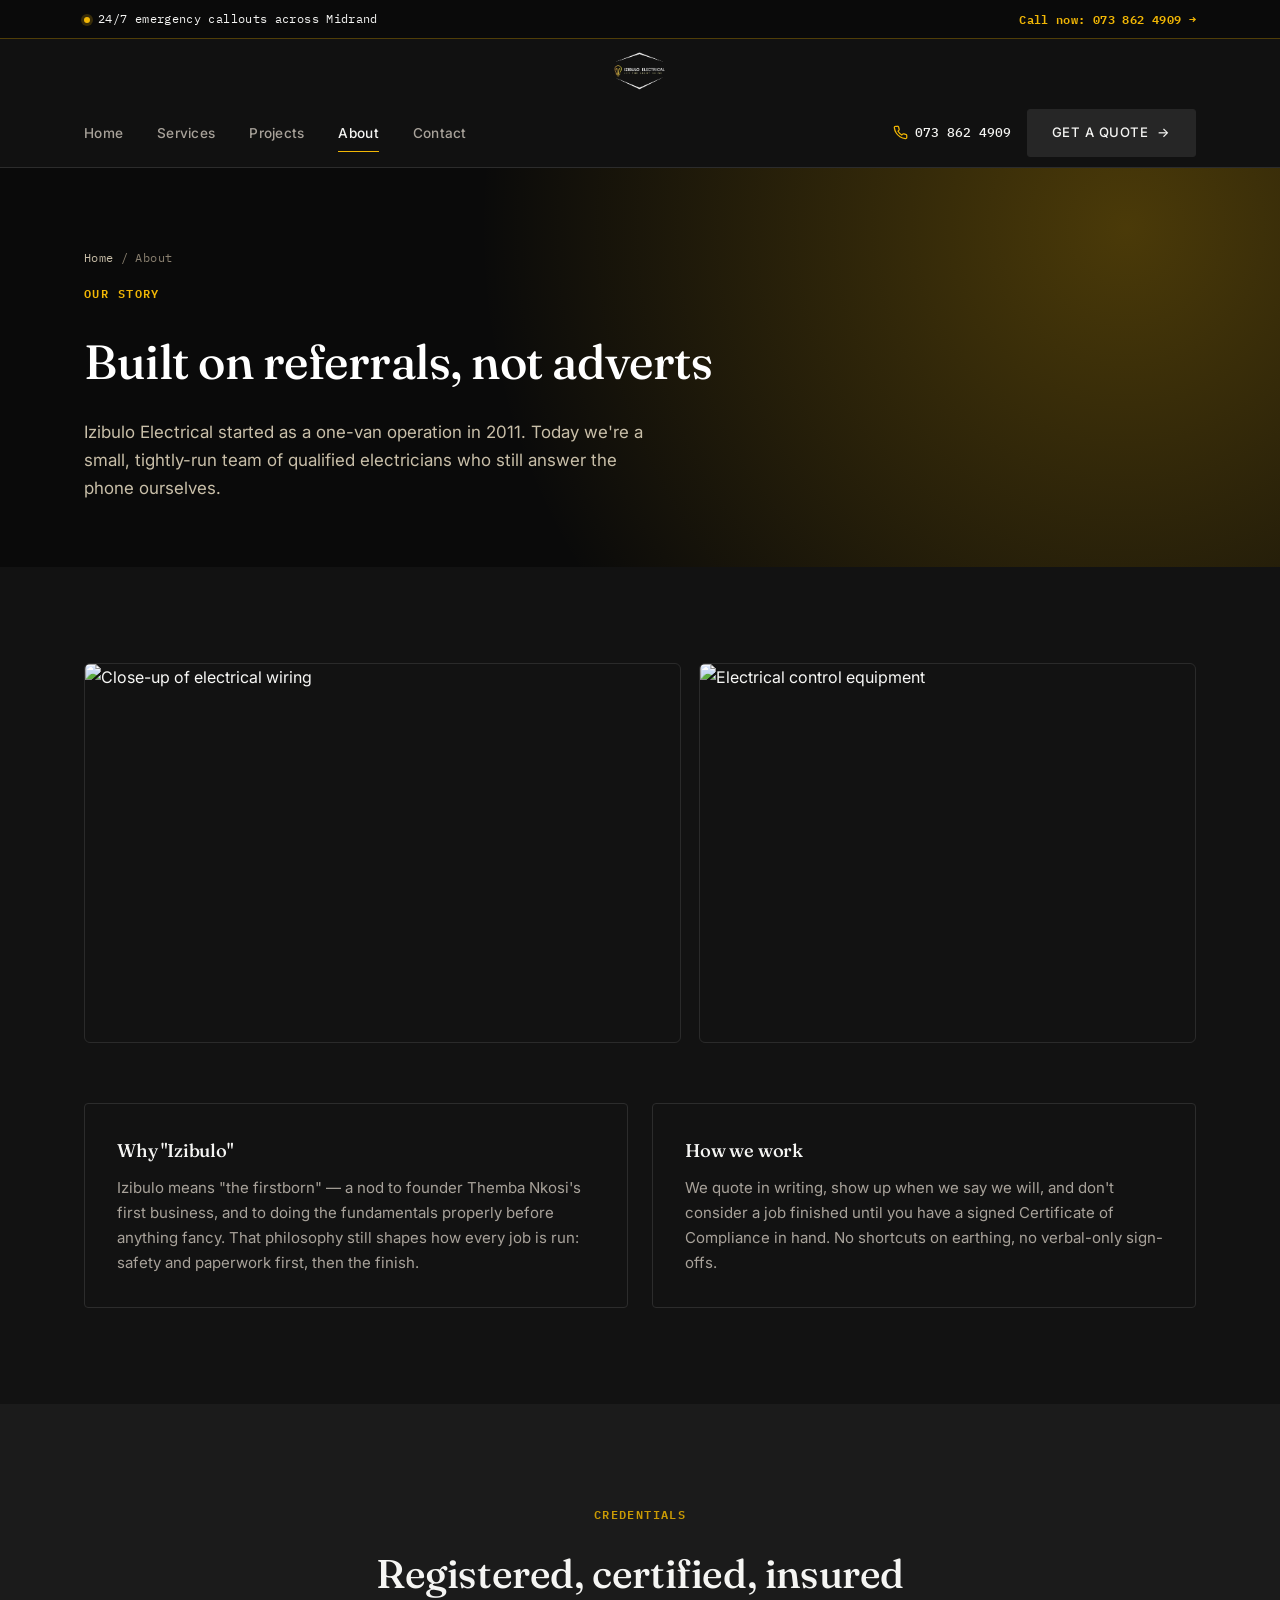
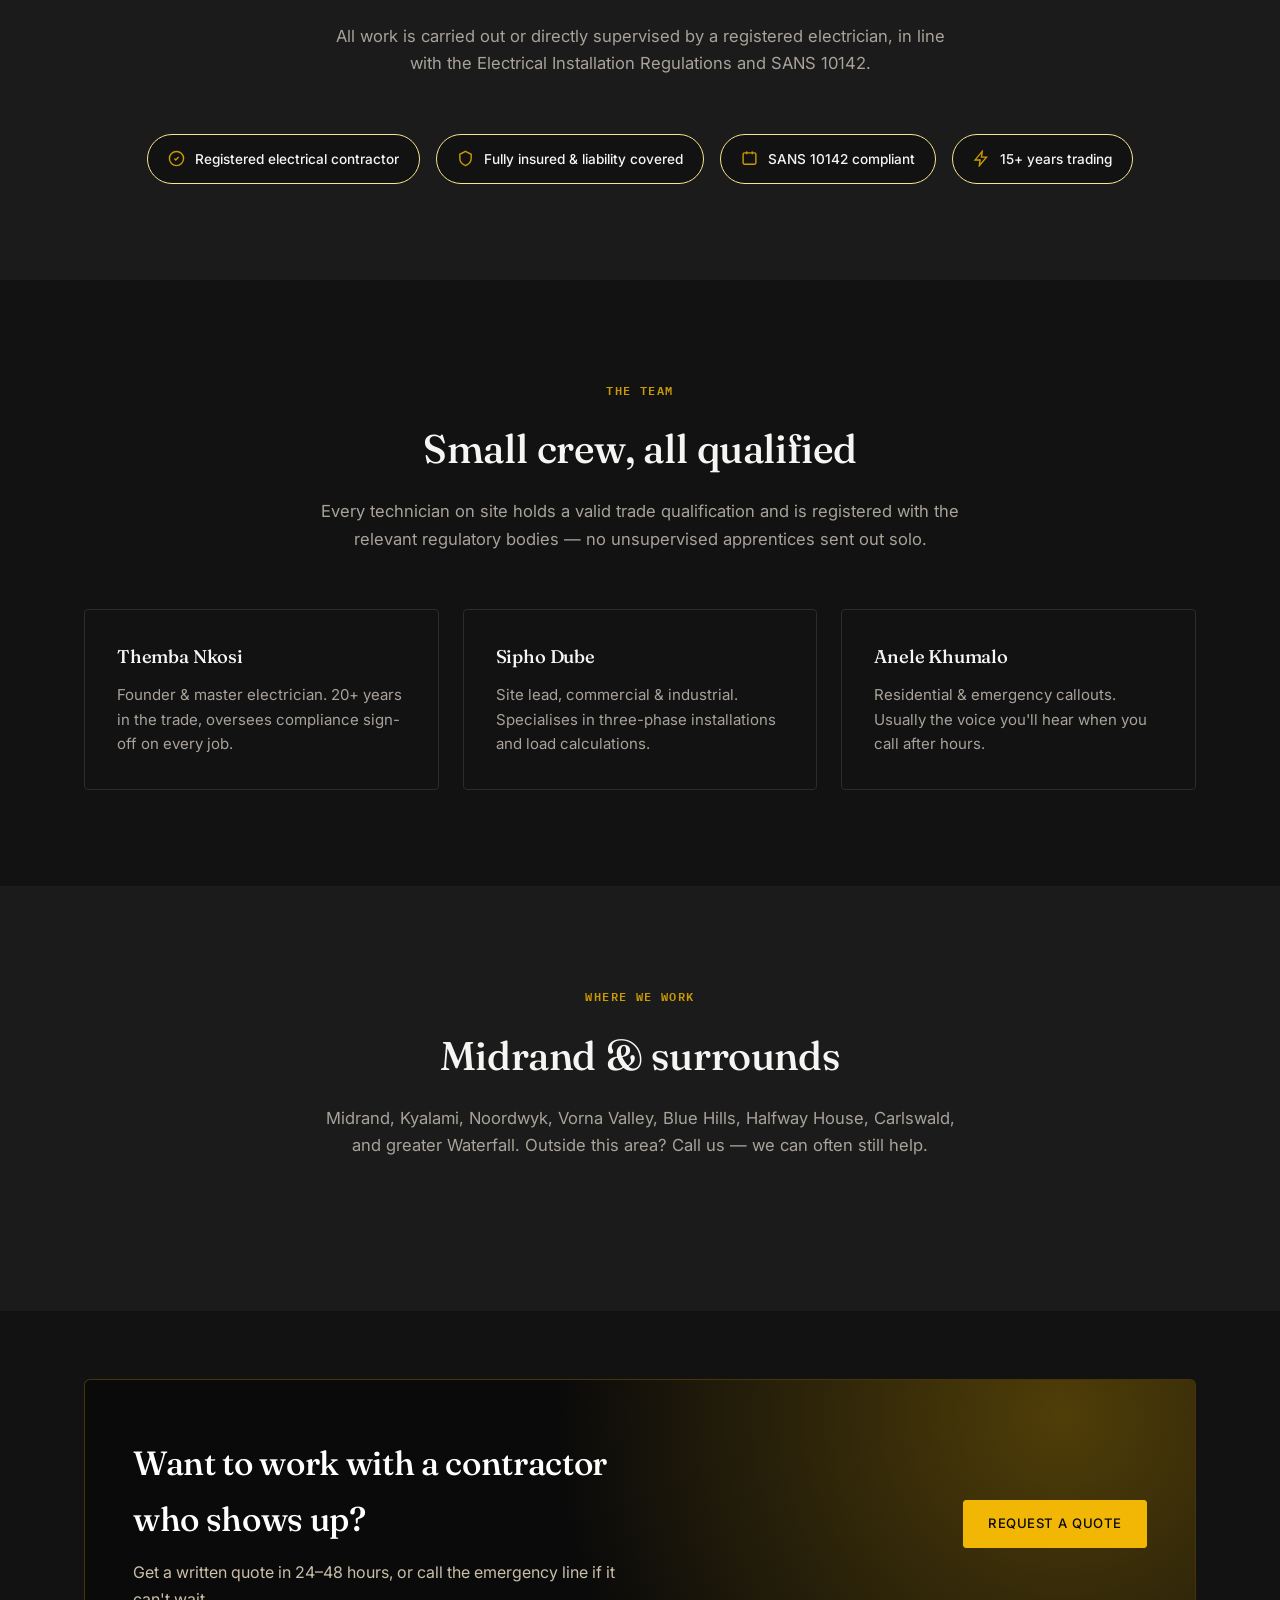
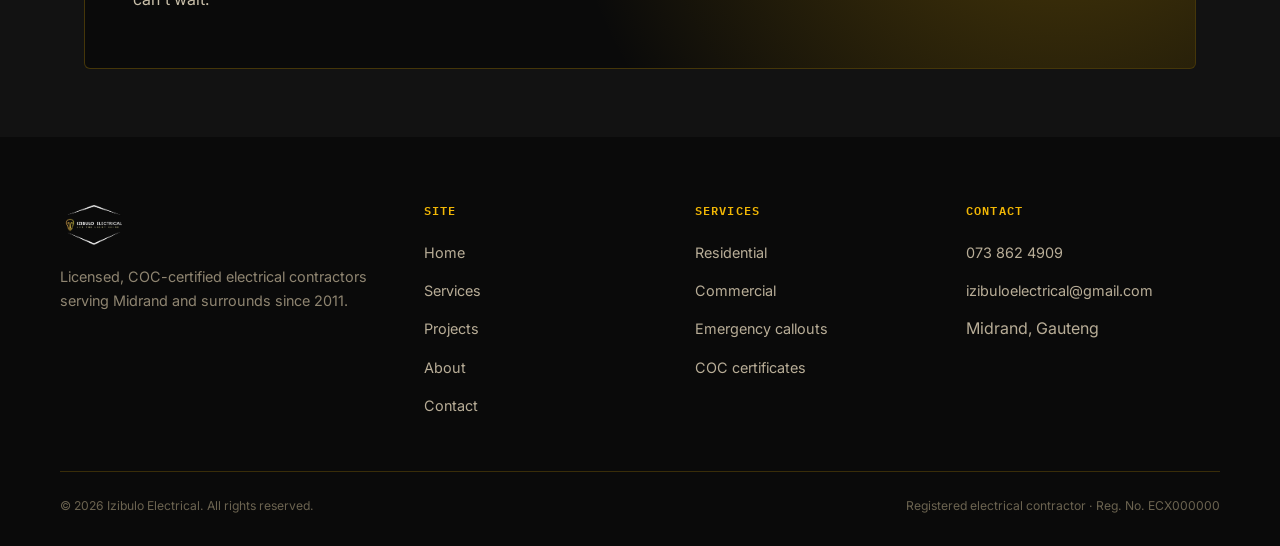
==== commit b7078461: "Fix critical bug: malformed Google Fonts URL was breaking custom font loading (Fraunces/Inter/IBM Pl" ====
--- a/about.html
+++ b/about.html
@@ -9,7 +9,7 @@
 <meta name="theme-color" content="#121212">
 <link rel="icon" href="data:image/svg+xml,%3Csvg xmlns='http://www.w3.org/2000/svg' viewBox='0 0 24 24'%3E%3Crect x='0.5' y='0.5' width='23' height='23' rx='5' fill='%231A1A1A'/%3E%3Cpath d='M13 2L3 14h9l-1 8 10-12h-9l1-8z' fill='%23F2B705'/%3E%3C/svg%3E">
 <link rel="preconnect" href="https://fonts.googleapis.com">
-<link href="https://fonts.googleapis.com/css2?family=Fraunces:ital,opsz,wght@0,9..144,400;0,9..144,500;0,9..144,600;1,9..144,500;1,9..144,600family=Sora:wght@500;600;700;800&family=Inter:wght@400;500;600&family=IBM+Plex+Mono:wght@500;600family=Inter:wght@400;500;600family=Sora:wght@500;600;700;800&family=Inter:wght@400;500;600&family=IBM+Plex+Mono:wght@500;600family=IBM+Plex+Mono:wght@500;600&display=swap" rel="stylesheet">
+<link href="https://fonts.googleapis.com/css2?family=Fraunces:ital,opsz,wght@0,9..144,400;0,9..144,500;0,9..144,600;1,9..144,500;1,9..144,600&family=Inter:wght@400;500;600&family=IBM+Plex+Mono:wght@500;600&display=swap" rel="stylesheet">
 <link rel="stylesheet" href="styles.css">
 </head>
 <body>
--- a/styles.css
+++ b/styles.css
@@ -85,17 +85,17 @@
   display:grid;grid-template-columns:1fr auto 1fr;align-items:center;gap:16px;
   padding:10px 24px;max-width:1160px;margin:0 auto;
 }
-.brand{display:flex;align-items:center;justify-self:center;font-size:1.12rem;color:var(--cream-ink);font-weight:600;font-family:'Fraunces',serif;letter-spacing:-0.01em;}
-.brand-logo{height:112px;width:auto;display:block;object-fit:contain;filter:drop-shadow(0 0 18px rgba(242,183,5,0.35)) contrast(1.08) saturate(1.1);}
-.brand-logo--sm{height:78px;}
-.navlinks{justify-self:start;display:flex;gap:34px;font-size:0.85rem;font-weight:500;color:var(--slate);align-items:center;letter-spacing:0.02em;}
+.brand{grid-column:2;display:flex;align-items:center;justify-self:center;font-size:1.12rem;color:var(--cream-ink);font-weight:600;font-family:'Fraunces',serif;letter-spacing:-0.01em;}
+.brand-logo{height:44px;width:auto;display:block;object-fit:contain;}
+.brand-logo--sm{height:38px;}
+.navlinks{grid-column:1;justify-self:start;display:flex;gap:34px;font-size:0.85rem;font-weight:500;color:var(--slate);align-items:center;letter-spacing:0.02em;}
 .navlinks a{transition:color .15s;position:relative;padding:4px 0;}
 .navlinks a:hover{color:var(--copper);}
 .navlinks a.active{color:var(--cream-ink);}
 .navlinks a.active::after{
   content:"";position:absolute;left:0;right:0;bottom:-4px;height:1.5px;background:var(--copper);
 }
-.nav-actions{justify-self:end;display:flex;align-items:center;gap:16px;}
+.nav-actions{grid-column:3;justify-self:end;display:flex;align-items:center;gap:16px;}
 .nav-phone{display:flex;align-items:center;gap:7px;font-family:'IBM Plex Mono',monospace;font-size:0.82rem;font-weight:500;color:var(--cream-ink);}
 .nav-phone svg{width:15px;height:15px;color:var(--copper);}
 
@@ -171,11 +171,6 @@
 .hero{
   position:relative;padding:96px 24px 72px;overflow:hidden;
   background:var(--paper);
-}
-.hero-logo-wrap{display:flex;justify-content:center;margin-bottom:56px;}
-.hero-logo{
-  height:220px;width:auto;object-fit:contain;
-  filter:drop-shadow(0 0 32px rgba(242,183,5,0.3)) contrast(1.08) saturate(1.1);
 }
 .hero-inner{
   max-width:1160px;margin:0 auto;
@@ -395,7 +390,7 @@
   max-width:1160px;margin:0 auto;padding-bottom:40px;border-bottom:1px solid rgba(242,183,5,0.2);
 }
 .footer-brand{display:flex;align-items:center;color:#fff;}
-.footer-brand .brand-logo{height:110px;}
+.footer-brand .brand-logo{height:48px;}
 .footer-col h4{color:var(--copper);font-size:0.74rem;letter-spacing:0.1em;text-transform:uppercase;font-family:'IBM Plex Mono',monospace;margin-bottom:18px;font-weight:600;}
 .footer-col p{font-size:0.9rem;margin-top:16px;color:#8F8571;}
 .footer-col ul li{margin-bottom:12px;}
@@ -412,6 +407,7 @@
   .nav-actions .nav-phone{display:none;}
   .nav-actions .cta-btn{display:none;}
   .menu-toggle{display:flex;}
+  .brand-logo{height:36px;}
   .hero-inner{grid-template-columns:1fr;}
   .plates{grid-template-columns:1fr;}
   .stats{grid-template-columns:repeat(3,1fr);}
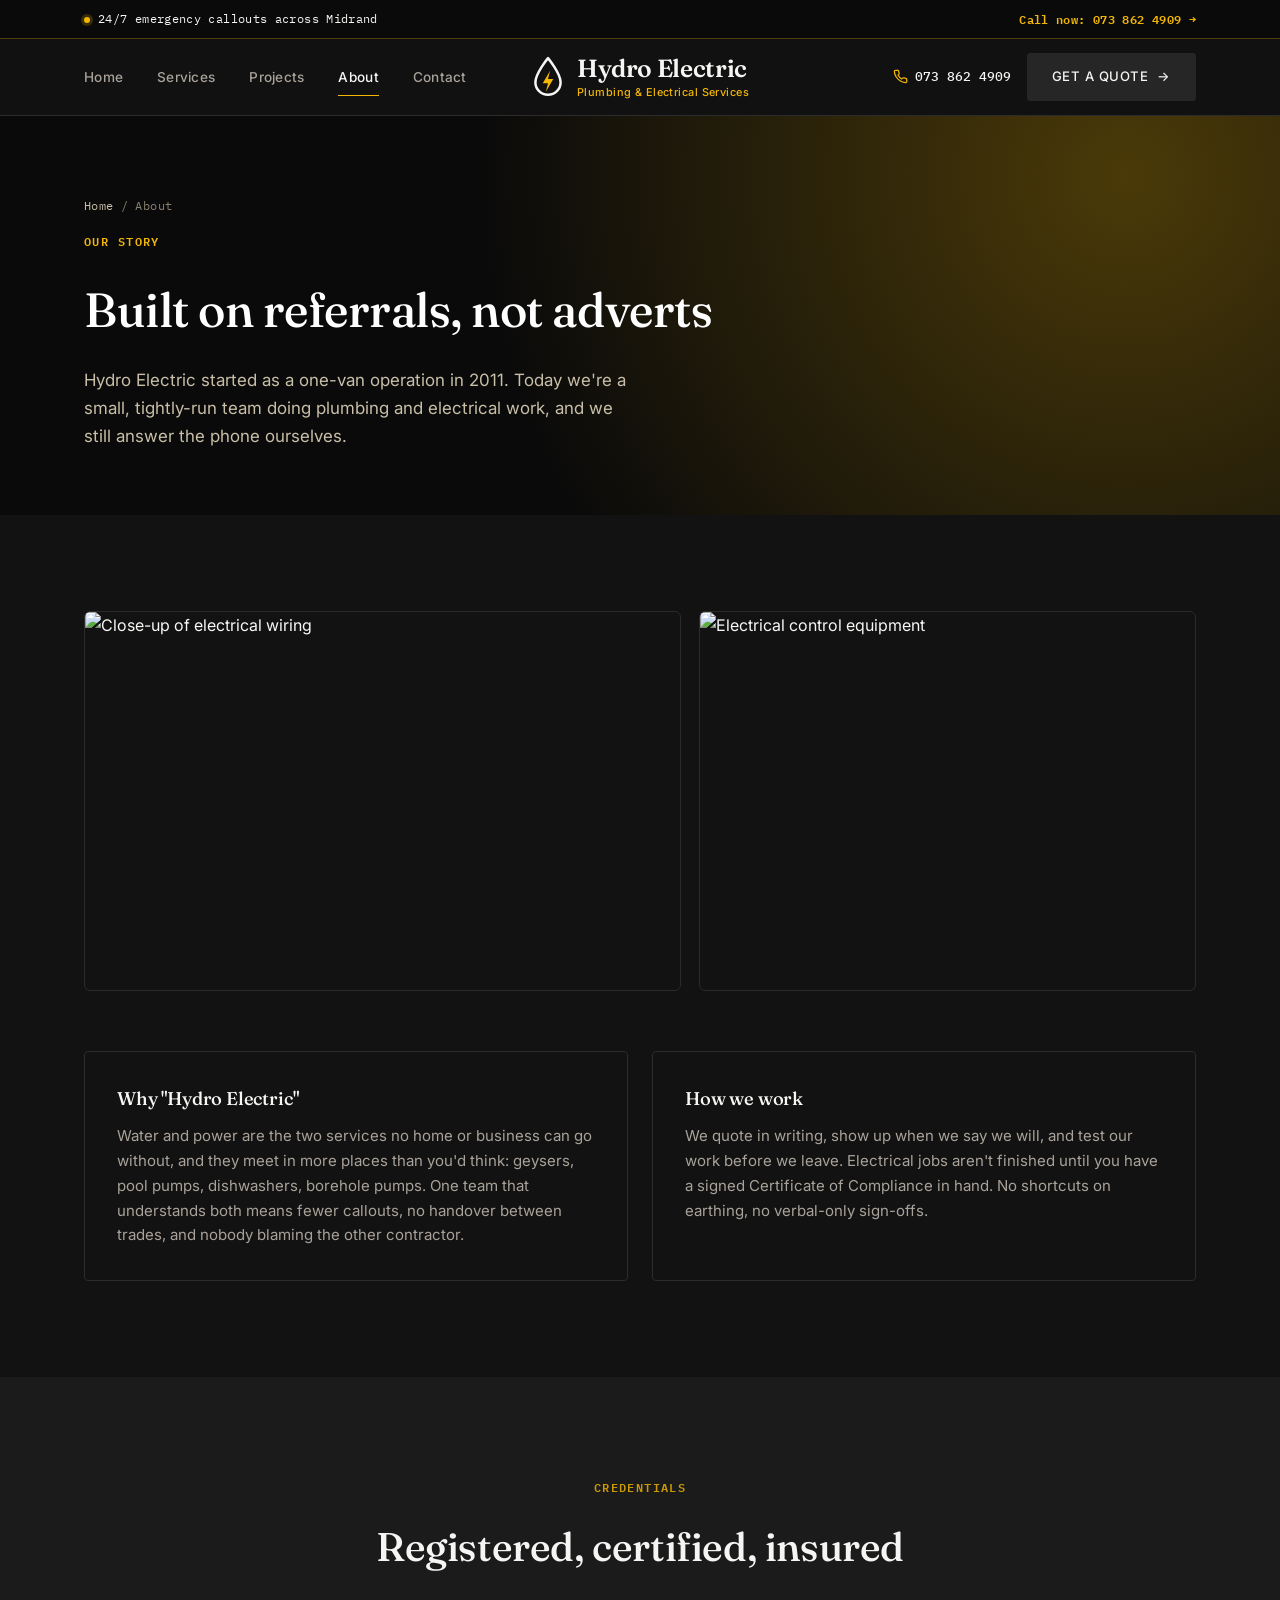
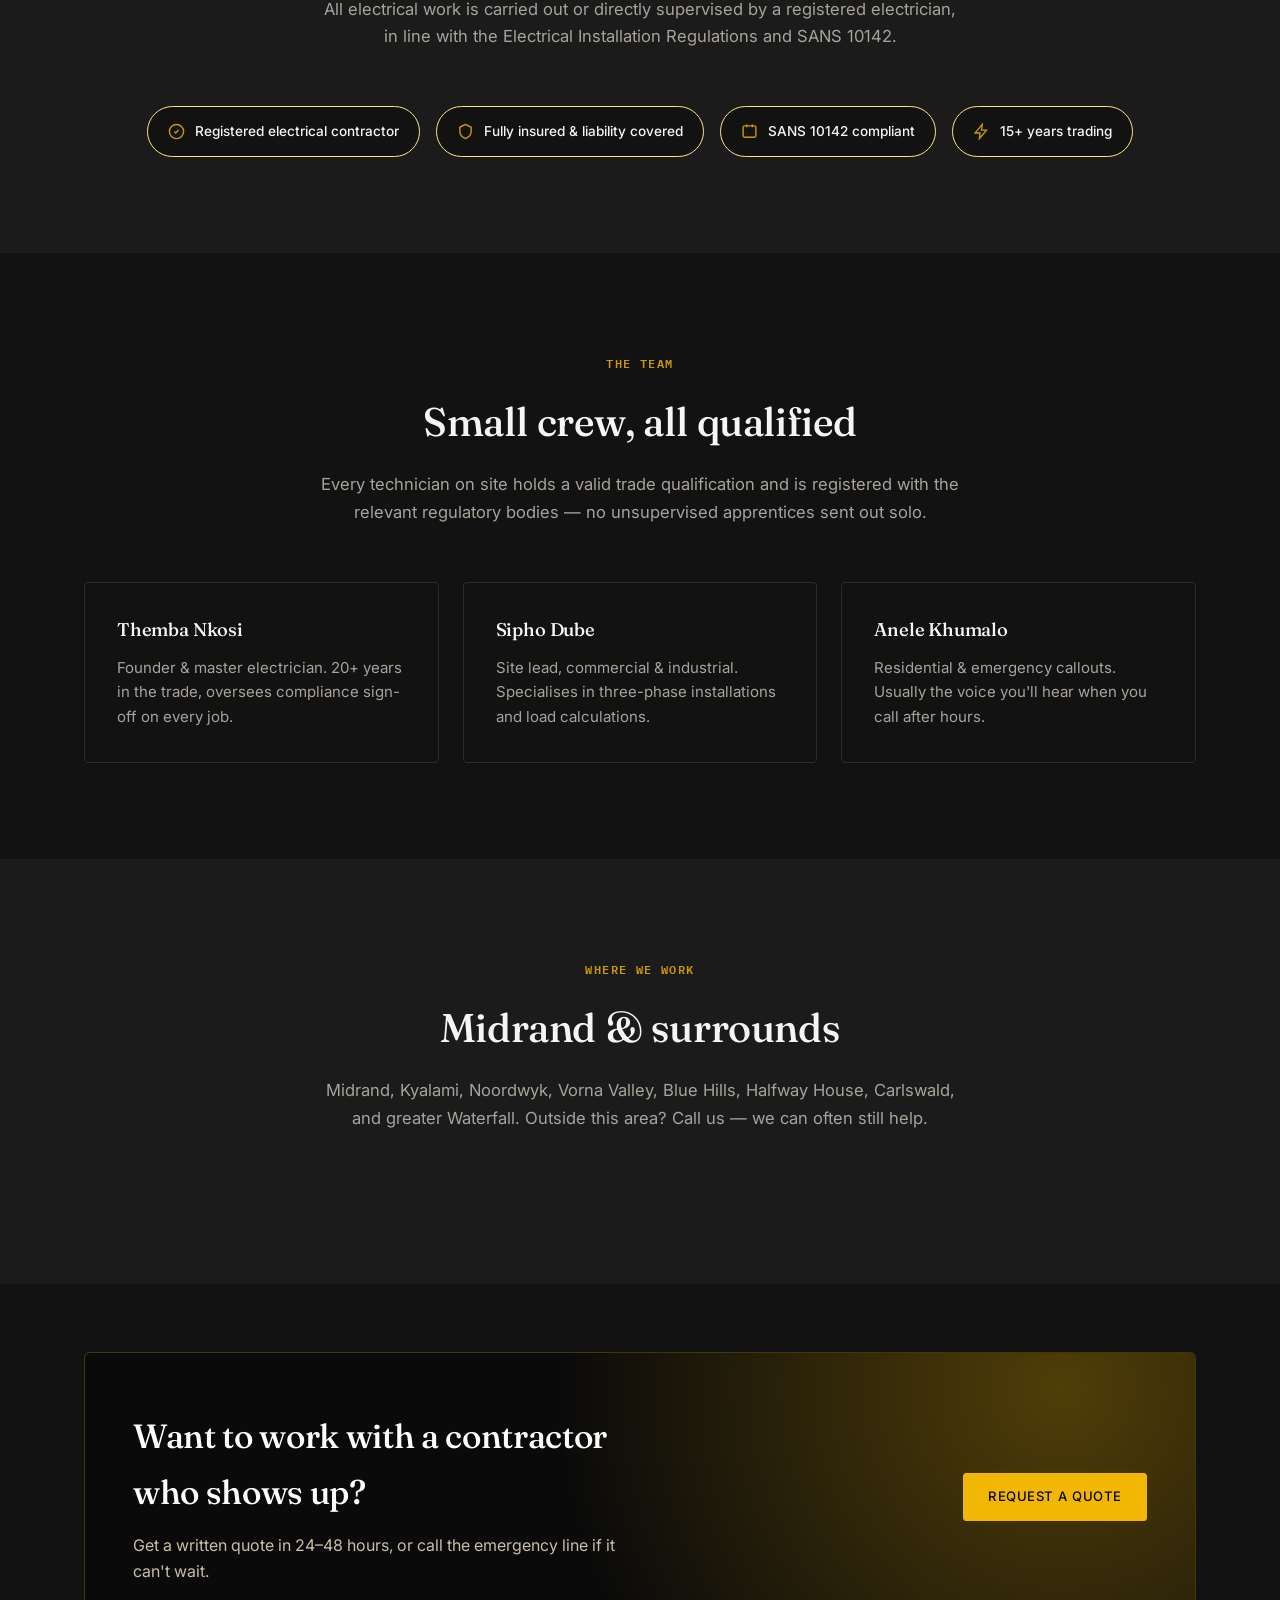
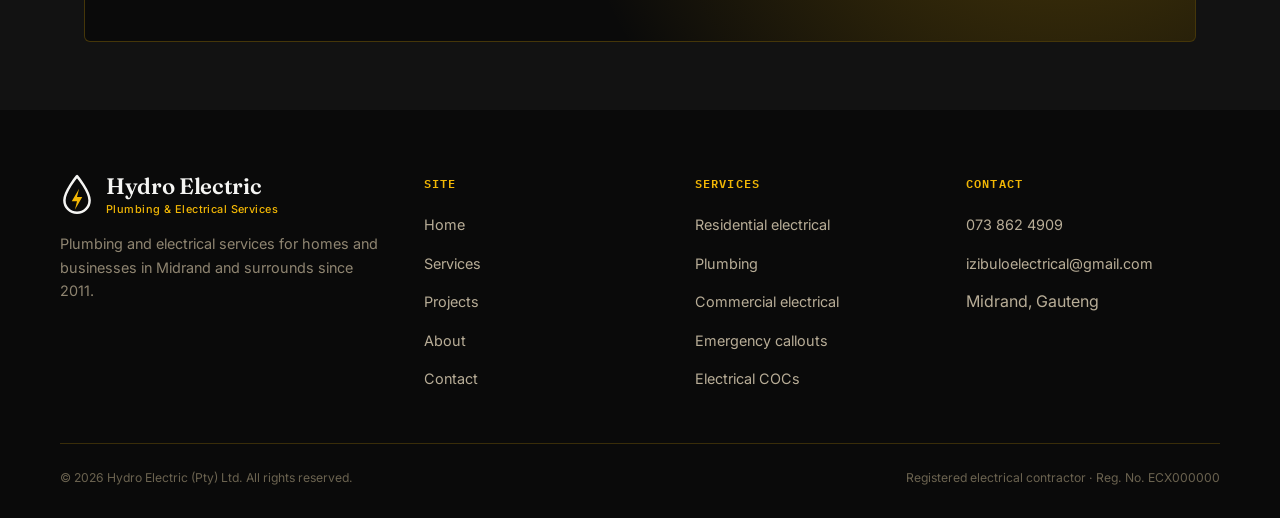
==== commit 5296158d: "Add files via upload" ====
--- a/about.html
+++ b/about.html
@@ -3,11 +3,11 @@
 <head>
 <meta charset="UTF-8">
 <meta name="viewport" content="width=device-width, initial-scale=1.0">
-<title>About — Izibulo Electrical</title>
-<meta name="description" content="Izibulo Electrical is a registered, COC-certified electrical contractor serving Midrand since 2011. Learn about our team, credentials, and service area.">
+<title>About — Hydro Electric (Pty) Ltd</title>
+<meta name="description" content="Hydro Electric (Pty) Ltd provides plumbing and electrical services in Midrand and is a registered electrical contractor. Learn about our team, credentials, and service area.">
 <meta name="color-scheme" content="dark only">
 <meta name="theme-color" content="#121212">
-<link rel="icon" href="data:image/svg+xml,%3Csvg xmlns='http://www.w3.org/2000/svg' viewBox='0 0 24 24'%3E%3Crect x='0.5' y='0.5' width='23' height='23' rx='5' fill='%231A1A1A'/%3E%3Cpath d='M13 2L3 14h9l-1 8 10-12h-9l1-8z' fill='%23F2B705'/%3E%3C/svg%3E">
+<link rel="icon" href="data:image/svg+xml,%3Csvg xmlns='http://www.w3.org/2000/svg' viewBox='0 0 32 40'%3E%3Cpath d='M16 2C16 2 4 16.5 4 25a12 12 0 0 0 24 0C28 16.5 16 2 16 2z' fill='%231A1A1A' stroke='%23F5F5F3' stroke-width='2.4'/%3E%3Cpath d='M18 14l-7 12h5l-2 8 7-12h-5z' fill='%23F2B705'/%3E%3C/svg%3E">
 <link rel="preconnect" href="https://fonts.googleapis.com">
 <link href="https://fonts.googleapis.com/css2?family=Fraunces:ital,opsz,wght@0,9..144,400;0,9..144,500;0,9..144,600;1,9..144,500;1,9..144,600&family=Inter:wght@400;500;600&family=IBM+Plex+Mono:wght@500;600&display=swap" rel="stylesheet">
 <link rel="stylesheet" href="styles.css">
@@ -25,7 +25,7 @@
 <input type="checkbox" id="nav-toggle" class="nav-toggle-input" aria-hidden="true">
   <nav class="nav">
     <a href="index.html" class="brand">
-      <img class="brand-logo" src="logo-full.png" alt="Izibulo Electrical — Let The Light Shine">
+      <span class="wordmark" aria-label="Hydro Electric (Pty) Ltd, Plumbing and Electrical Services"><svg class="wm-mark" viewBox="0 0 32 40" aria-hidden="true"><path d="M16 2C16 2 4 16.5 4 25a12 12 0 0 0 24 0C28 16.5 16 2 16 2z" fill="none" stroke="currentColor" stroke-width="2.4" stroke-linejoin="round"/><path d="M18 14l-7 12h5l-2 8 7-12h-5z" fill="#F2B705"/></svg><span class="wm-text"><span class="wm-name">Hydro Electric</span><span class="wm-sub">Plumbing &amp; Electrical Services</span></span></span>
     </a>
     <div class="navlinks">
       <a href="index.html">Home</a>
@@ -44,7 +44,7 @@
   </nav>
   <div class="mobile-nav">
     <div class="mn-top">
-      <span class="brand"><img class="brand-logo brand-logo--sm" src="logo-full.png" alt="Izibulo Electrical — Let The Light Shine"></span>
+      <span class="brand"><span class="wordmark wordmark--sm" aria-label="Hydro Electric (Pty) Ltd, Plumbing and Electrical Services"><svg class="wm-mark" viewBox="0 0 32 40" aria-hidden="true"><path d="M16 2C16 2 4 16.5 4 25a12 12 0 0 0 24 0C28 16.5 16 2 16 2z" fill="none" stroke="currentColor" stroke-width="2.4" stroke-linejoin="round"/><path d="M18 14l-7 12h5l-2 8 7-12h-5z" fill="#F2B705"/></svg><span class="wm-text"><span class="wm-name">Hydro Electric</span><span class="wm-sub">Plumbing &amp; Electrical Services</span></span></span></span>
       <label for="nav-toggle" class="menu-toggle" aria-label="Close menu"><svg viewBox="0 0 24 24" fill="none" stroke="currentColor" stroke-width="2"><line x1="18" y1="6" x2="6" y2="18"/><line x1="6" y1="6" x2="18" y2="18"/></svg></label>
     </div>
     <a href="index.html">Home</a>
@@ -62,7 +62,7 @@
     <div class="breadcrumb"><a href="index.html">Home</a> / About</div>
     <span class="tag">Our story</span>
     <h1>Built on referrals, not adverts</h1>
-    <p>Izibulo Electrical started as a one-van operation in 2011. Today we're a small, tightly-run team of qualified electricians who still answer the phone ourselves.</p>
+    <p>Hydro Electric started as a one-van operation in 2011. Today we're a small, tightly-run team doing plumbing and electrical work, and we still answer the phone ourselves.</p>
   </div>
 </section>
 
@@ -74,12 +74,12 @@
     </div>
     <div class="card-grid two">
       <div class="info-card">
-        <h3>Why "Izibulo"</h3>
-        <p>Izibulo means "the firstborn" — a nod to founder Themba Nkosi's first business, and to doing the fundamentals properly before anything fancy. That philosophy still shapes how every job is run: safety and paperwork first, then the finish.</p>
+        <h3>Why "Hydro Electric"</h3>
+        <p>Water and power are the two services no home or business can go without, and they meet in more places than you'd think: geysers, pool pumps, dishwashers, borehole pumps. One team that understands both means fewer callouts, no handover between trades, and nobody blaming the other contractor.</p>
       </div>
       <div class="info-card">
         <h3>How we work</h3>
-        <p>We quote in writing, show up when we say we will, and don't consider a job finished until you have a signed Certificate of Compliance in hand. No shortcuts on earthing, no verbal-only sign-offs.</p>
+        <p>We quote in writing, show up when we say we will, and test our work before we leave. Electrical jobs aren't finished until you have a signed Certificate of Compliance in hand. No shortcuts on earthing, no verbal-only sign-offs.</p>
       </div>
     </div>
   </div>
@@ -90,7 +90,7 @@
     <div class="section-head">
       <span class="tag">Credentials</span>
       <h2>Registered, certified, insured</h2>
-      <p>All work is carried out or directly supervised by a registered electrician, in line with the Electrical Installation Regulations and SANS 10142.</p>
+      <p>All electrical work is carried out or directly supervised by a registered electrician, in line with the Electrical Installation Regulations and SANS 10142.</p>
     </div>
     <div class="badge-row">
       <div class="badge"><svg viewBox="0 0 24 24" fill="none" stroke="currentColor" stroke-width="2"><path d="M9 12l2 2 4-4"/><circle cx="12" cy="12" r="10"/></svg>Registered electrical contractor</div>
@@ -152,8 +152,8 @@
 <footer>
   <div class="footer-grid">
     <div class="footer-col">
-      <div class="footer-brand"><img class="brand-logo" src="logo-full.png" alt="Izibulo Electrical — Let The Light Shine"></div>
-      <p>Licensed, COC-certified electrical contractors serving Midrand and surrounds since 2011.</p>
+      <div class="footer-brand"><span class="wordmark" aria-label="Hydro Electric (Pty) Ltd, Plumbing and Electrical Services"><svg class="wm-mark" viewBox="0 0 32 40" aria-hidden="true"><path d="M16 2C16 2 4 16.5 4 25a12 12 0 0 0 24 0C28 16.5 16 2 16 2z" fill="none" stroke="currentColor" stroke-width="2.4" stroke-linejoin="round"/><path d="M18 14l-7 12h5l-2 8 7-12h-5z" fill="#F2B705"/></svg><span class="wm-text"><span class="wm-name">Hydro Electric</span><span class="wm-sub">Plumbing &amp; Electrical Services</span></span></span></div>
+      <p>Plumbing and electrical services for homes and businesses in Midrand and surrounds since 2011.</p>
     </div>
     <div class="footer-col">
       <h4>Site</h4>
@@ -161,7 +161,7 @@
     </div>
     <div class="footer-col">
       <h4>Services</h4>
-      <ul><li><a href="services.html#residential">Residential</a></li><li><a href="services.html#commercial">Commercial</a></li><li><a href="services.html#emergency">Emergency callouts</a></li><li><a href="services.html#coc">COC certificates</a></li></ul>
+      <ul><li><a href="services.html#residential">Residential electrical</a></li><li><a href="services.html#plumbing">Plumbing</a></li><li><a href="services.html#commercial">Commercial electrical</a></li><li><a href="services.html#emergency">Emergency callouts</a></li><li><a href="services.html#coc">Electrical COCs</a></li></ul>
     </div>
     <div class="footer-col">
       <h4>Contact</h4>
@@ -169,7 +169,7 @@
     </div>
   </div>
   <div class="footer-bottom">
-    <span>© <span class="js-year"></span> Izibulo Electrical. All rights reserved.</span>
+    <span>© <span class="js-year"></span> Hydro Electric (Pty) Ltd. All rights reserved.</span>
     <span>Registered electrical contractor · Reg. No. ECX000000</span>
   </div>
 </footer>
--- a/styles.css
+++ b/styles.css
@@ -1,5 +1,5 @@
 /* ============================================================
-   Izibulo Electrical — shared stylesheet (elegant / copper edition)
+   Hydro Electric (Pty) Ltd — shared stylesheet
    Tokens: ink #122820, ink-2 #1A3A2E, copper #C9A227, copper-deep #A6841E,
    copper-light #EAE0B8, paper #F7F6F0, panel #EEEDE1, line #DCDACB, slate #5E6659
    Type: Fraunces (display, serif), Inter (body), IBM Plex Mono (utility/labels)
@@ -83,11 +83,11 @@
 }
 .nav{
   display:grid;grid-template-columns:1fr auto 1fr;align-items:center;gap:16px;
-  padding:10px 24px;max-width:1160px;margin:0 auto;
+  padding:14px 24px;max-width:1160px;margin:0 auto;
 }
 .brand{grid-column:2;display:flex;align-items:center;justify-self:center;font-size:1.12rem;color:var(--cream-ink);font-weight:600;font-family:'Fraunces',serif;letter-spacing:-0.01em;}
-.brand-logo{height:44px;width:auto;display:block;object-fit:contain;}
-.brand-logo--sm{height:38px;}
+.brand-logo{height:130px;width:auto;display:block;object-fit:contain;filter:drop-shadow(0 0 12px rgba(242,183,5,0.25));}
+.brand-logo--sm{height:80px;}
 .navlinks{grid-column:1;justify-self:start;display:flex;gap:34px;font-size:0.85rem;font-weight:500;color:var(--slate);align-items:center;letter-spacing:0.02em;}
 .navlinks a{transition:color .15s;position:relative;padding:4px 0;}
 .navlinks a:hover{color:var(--copper);}
@@ -115,10 +115,12 @@
 .cta-btn:hover .arrow{transform:translateX(3px);}
 
 .menu-toggle{
-  display:none;background:none;border:1px solid var(--line);border-radius:3px;
-  width:40px;height:40px;cursor:pointer;color:var(--cream-ink);
-  align-items:center;justify-content:center;
-}
+  display:none;background:none;border:none;
+  width:36px;height:36px;cursor:pointer;color:var(--cream-ink);
+  align-items:center;justify-content:center;opacity:0.85;
+}
+.menu-toggle:hover{opacity:1;}
+.menu-toggle svg{stroke-width:1.5;}
 .nav-toggle-input{
   position:absolute;opacity:0;width:0;height:0;pointer-events:none;
 }
@@ -390,7 +392,7 @@
   max-width:1160px;margin:0 auto;padding-bottom:40px;border-bottom:1px solid rgba(242,183,5,0.2);
 }
 .footer-brand{display:flex;align-items:center;color:#fff;}
-.footer-brand .brand-logo{height:48px;}
+.footer-brand .brand-logo{height:110px;}
 .footer-col h4{color:var(--copper);font-size:0.74rem;letter-spacing:0.1em;text-transform:uppercase;font-family:'IBM Plex Mono',monospace;margin-bottom:18px;font-weight:600;}
 .footer-col p{font-size:0.9rem;margin-top:16px;color:#8F8571;}
 .footer-col ul li{margin-bottom:12px;}
@@ -407,7 +409,8 @@
   .nav-actions .nav-phone{display:none;}
   .nav-actions .cta-btn{display:none;}
   .menu-toggle{display:flex;}
-  .brand-logo{height:36px;}
+  .brand-logo{height:78px;}
+  .hero{padding-top:48px;}
   .hero-inner{grid-template-columns:1fr;}
   .plates{grid-template-columns:1fr;}
   .stats{grid-template-columns:repeat(3,1fr);}
@@ -475,3 +478,20 @@
   .about-photo-grid{grid-template-columns:1fr;}
   .about-photo-grid .apg-main,.about-photo-grid .apg-sub{height:240px;}
 }
+
+/* ---------- Text wordmark (replaces logo-full.png) ---------- */
+.wordmark{display:inline-flex;align-items:center;gap:12px;color:var(--cream-ink);line-height:1;}
+.wordmark .wm-mark{width:34px;height:42px;flex-shrink:0;color:var(--cream-ink);}
+.wordmark .wm-text{display:flex;flex-direction:column;gap:6px;}
+.wordmark .wm-name{font-family:'Fraunces',serif;font-weight:600;font-size:1.55rem;letter-spacing:-0.015em;white-space:nowrap;}
+.wordmark .wm-sub{font-family:'Inter',sans-serif;font-weight:500;font-size:0.68rem;letter-spacing:0.04em;color:var(--copper);white-space:nowrap;}
+.wordmark--sm .wm-mark{width:26px;height:32px;}
+.wordmark--sm .wm-name{font-size:1.2rem;}
+.wordmark--sm .wm-sub{font-size:0.6rem;}
+.footer-brand .wordmark .wm-name{font-size:1.4rem;}
+@media (max-width:860px){
+  .wordmark .wm-mark{width:28px;height:34px;}
+  .wordmark .wm-name{font-size:1.25rem;}
+  .wordmark .wm-sub{font-size:0.62rem;}
+}
+.nav > .brand, .nav > .navlinks, .nav > .nav-actions{grid-row:1;}
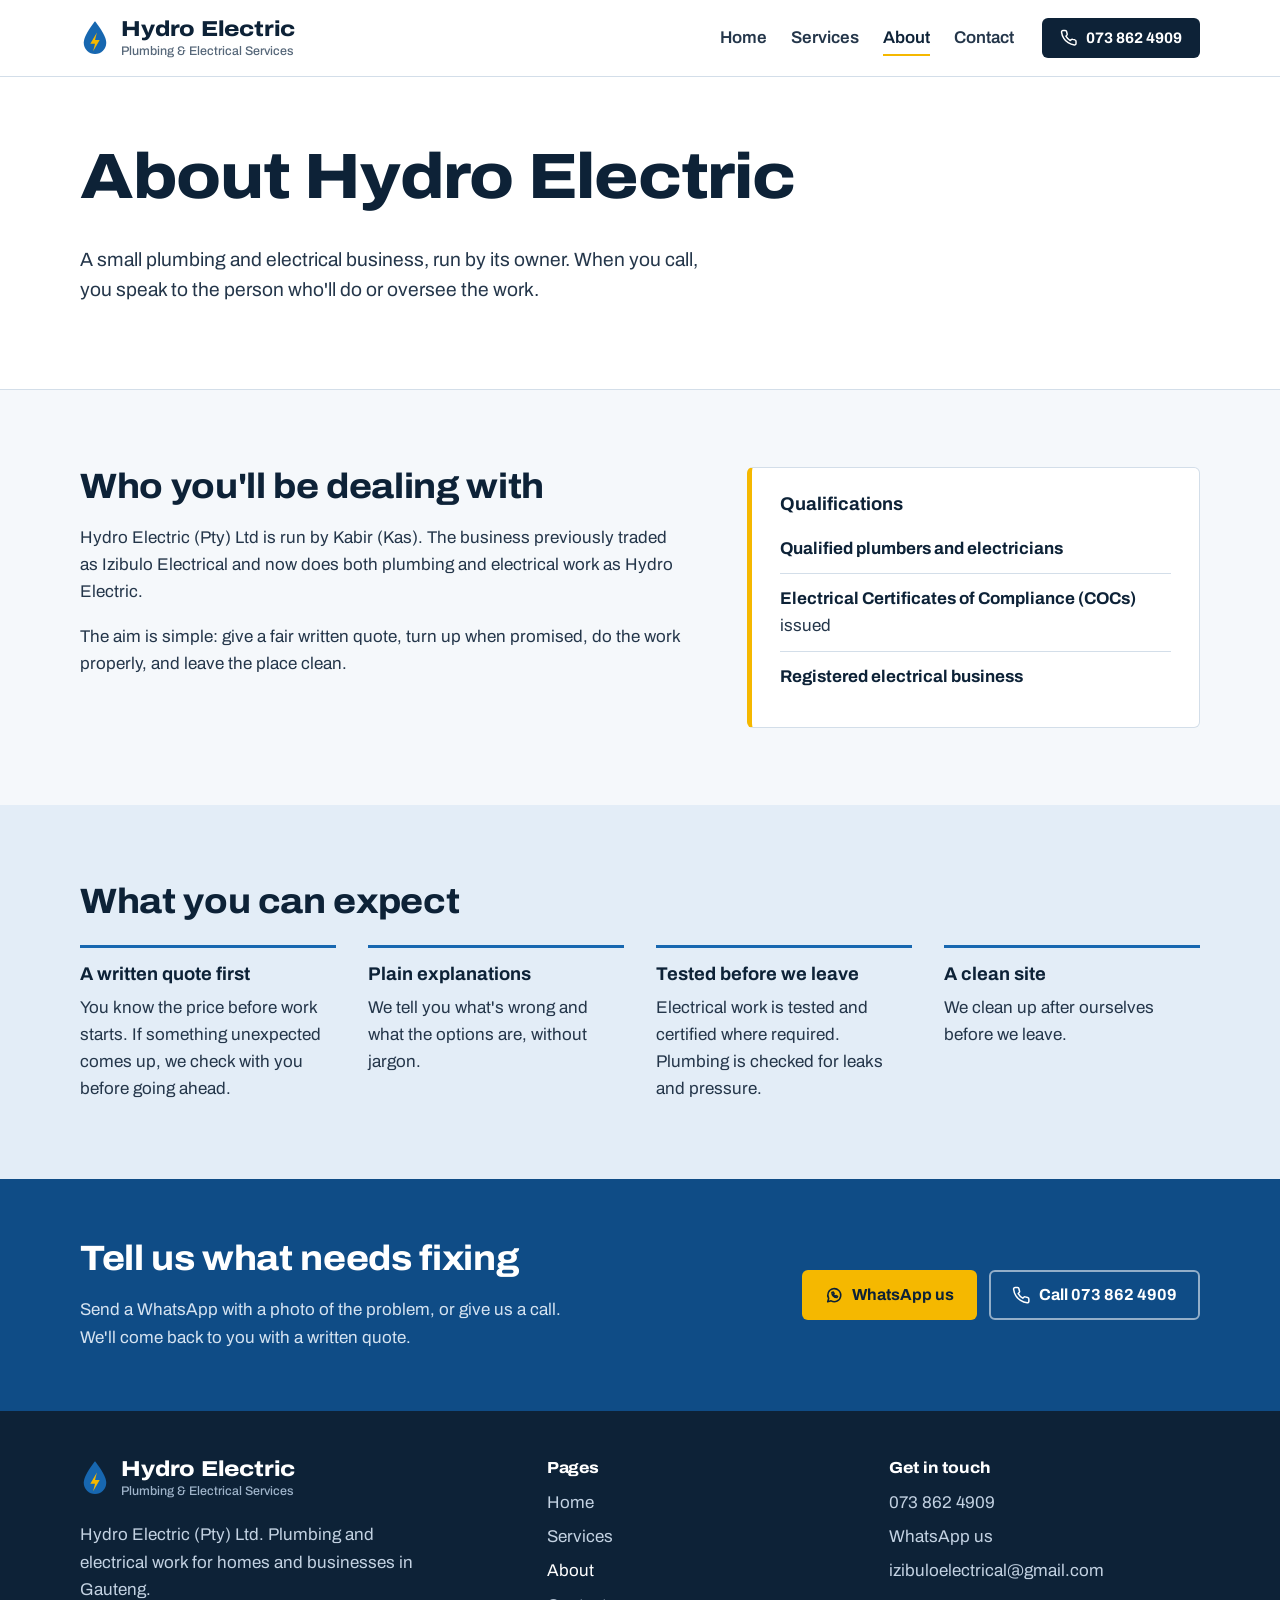
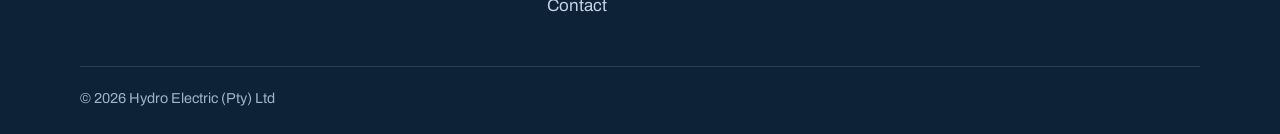
==== commit 2ef88c05: "Add files via upload" ====
--- a/about.html
+++ b/about.html
@@ -1,179 +1,100 @@
 <!DOCTYPE html>
-<html lang="en">
+<html lang="en-ZA">
 <head>
 <meta charset="UTF-8">
-<meta name="viewport" content="width=device-width, initial-scale=1.0">
-<title>About — Hydro Electric (Pty) Ltd</title>
-<meta name="description" content="Hydro Electric (Pty) Ltd provides plumbing and electrical services in Midrand and is a registered electrical contractor. Learn about our team, credentials, and service area.">
-<meta name="color-scheme" content="dark only">
-<meta name="theme-color" content="#121212">
-<link rel="icon" href="data:image/svg+xml,%3Csvg xmlns='http://www.w3.org/2000/svg' viewBox='0 0 32 40'%3E%3Cpath d='M16 2C16 2 4 16.5 4 25a12 12 0 0 0 24 0C28 16.5 16 2 16 2z' fill='%231A1A1A' stroke='%23F5F5F3' stroke-width='2.4'/%3E%3Cpath d='M18 14l-7 12h5l-2 8 7-12h-5z' fill='%23F2B705'/%3E%3C/svg%3E">
+<meta name="viewport" content="width=device-width, initial-scale=1">
+<title>About | Hydro Electric (Pty) Ltd</title>
+<meta name="description" content="About Hydro Electric (Pty) Ltd, an owner-run plumbing and electrical business in Gauteng.">
+<link rel="icon" href="data:image/svg+xml,%3Csvg xmlns='http://www.w3.org/2000/svg' viewBox='0 0 32 40'%3E%3Cpath d='M16 2C16 2 4 16.5 4 25a12 12 0 0 0 24 0C28 16.5 16 2 16 2z' fill='%231767B0'/%3E%3Cpath d='M18 14l-7 12h5l-2 8 7-12h-5z' fill='%23F5B800'/%3E%3C/svg%3E">
 <link rel="preconnect" href="https://fonts.googleapis.com">
-<link href="https://fonts.googleapis.com/css2?family=Fraunces:ital,opsz,wght@0,9..144,400;0,9..144,500;0,9..144,600;1,9..144,500;1,9..144,600&family=Inter:wght@400;500;600&family=IBM+Plex+Mono:wght@500;600&display=swap" rel="stylesheet">
+<link rel="preconnect" href="https://fonts.gstatic.com" crossorigin>
+<link href="https://fonts.googleapis.com/css2?family=Archivo:wdth,wght@62..125,400..800&display=swap" rel="stylesheet">
 <link rel="stylesheet" href="styles.css">
 </head>
 <body>
-
-<div class="emergency-strip">
-  <div class="wrap">
-    <span><span class="dot"></span>24/7 emergency callouts across Midrand</span>
-    <a href="tel:+27738624909">Call now: 073 862 4909 →</a>
-  </div>
-</div>
-
-<header>
-<input type="checkbox" id="nav-toggle" class="nav-toggle-input" aria-hidden="true">
-  <nav class="nav">
-    <a href="index.html" class="brand">
-      <span class="wordmark" aria-label="Hydro Electric (Pty) Ltd, Plumbing and Electrical Services"><svg class="wm-mark" viewBox="0 0 32 40" aria-hidden="true"><path d="M16 2C16 2 4 16.5 4 25a12 12 0 0 0 24 0C28 16.5 16 2 16 2z" fill="none" stroke="currentColor" stroke-width="2.4" stroke-linejoin="round"/><path d="M18 14l-7 12h5l-2 8 7-12h-5z" fill="#F2B705"/></svg><span class="wm-text"><span class="wm-name">Hydro Electric</span><span class="wm-sub">Plumbing &amp; Electrical Services</span></span></span>
-    </a>
-    <div class="navlinks">
-      <a href="index.html">Home</a>
-      <a href="services.html">Services</a>
-      <a href="projects.html">Projects</a>
-      <a href="about.html" class="active">About</a>
-      <a href="contact.html">Contact</a>
-    </div>
-    <div class="nav-actions">
-      <span class="nav-phone"><svg viewBox="0 0 24 24" fill="none" stroke="currentColor" stroke-width="2"><path d="M22 16.92v3a2 2 0 0 1-2.18 2 19.79 19.79 0 0 1-8.63-3.07 19.5 19.5 0 0 1-6-6 19.79 19.79 0 0 1-3.07-8.67A2 2 0 0 1 4.11 2h3a2 2 0 0 1 2 1.72c.127.96.361 1.903.7 2.81a2 2 0 0 1-.45 2.11L8.09 9.91a16 16 0 0 0 6 6l1.27-1.27a2 2 0 0 1 2.11-.45c.907.339 1.85.573 2.81.7A2 2 0 0 1 22 16.92z"/></svg> 073 862 4909</span>
-      <a href="contact.html" class="cta-btn">Get a quote<span class="arrow">→</span></a>
-      <label for="nav-toggle" class="menu-toggle" aria-label="Open menu">
-        <svg viewBox="0 0 24 24" fill="none" stroke="currentColor" stroke-width="2"><line x1="3" y1="6" x2="21" y2="6"/><line x1="3" y1="12" x2="21" y2="12"/><line x1="3" y1="18" x2="21" y2="18"/></svg>
-      </label>
-    </div>
-  </nav>
-  <div class="mobile-nav">
-    <div class="mn-top">
-      <span class="brand"><span class="wordmark wordmark--sm" aria-label="Hydro Electric (Pty) Ltd, Plumbing and Electrical Services"><svg class="wm-mark" viewBox="0 0 32 40" aria-hidden="true"><path d="M16 2C16 2 4 16.5 4 25a12 12 0 0 0 24 0C28 16.5 16 2 16 2z" fill="none" stroke="currentColor" stroke-width="2.4" stroke-linejoin="round"/><path d="M18 14l-7 12h5l-2 8 7-12h-5z" fill="#F2B705"/></svg><span class="wm-text"><span class="wm-name">Hydro Electric</span><span class="wm-sub">Plumbing &amp; Electrical Services</span></span></span></span>
-      <label for="nav-toggle" class="menu-toggle" aria-label="Close menu"><svg viewBox="0 0 24 24" fill="none" stroke="currentColor" stroke-width="2"><line x1="18" y1="6" x2="6" y2="18"/><line x1="6" y1="6" x2="18" y2="18"/></svg></label>
-    </div>
-    <a href="index.html">Home</a>
-    <a href="services.html">Services</a>
-    <a href="projects.html">Projects</a>
-    <a href="about.html" class="active">About</a>
-    <a href="contact.html">Contact</a>
-    <span class="nav-phone">📞 073 862 4909</span>
-    <a href="contact.html" class="cta-btn">Get a quote</a>
+<a class="skip" href="#main">Skip to content</a>
+<header class="site-header">
+  <div class="wrap header-row">
+    <a class="brand" href="index.html" aria-label="Hydro Electric home"><svg class="mark" viewBox="0 0 32 40" aria-hidden="true"><path d="M16 2C16 2 4 16.5 4 25a12 12 0 0 0 24 0C28 16.5 16 2 16 2z" class="mark-drop"/><path d="M18 14l-7 12h5l-2 8 7-12h-5z" class="mark-bolt"/></svg><span class="brand-text"><span class="brand-name">Hydro Electric</span><span class="brand-sub">Plumbing &amp; Electrical Services</span></span></a>
+    <input type="checkbox" id="nav-toggle" class="nav-toggle-input" aria-label="Open menu">
+    <label for="nav-toggle" class="nav-toggle" aria-hidden="true"><span></span><span></span><span></span></label>
+    <nav class="site-nav" aria-label="Main">
+      <ul><li><a href="index.html">Home</a></li><li><a href="services.html">Services</a></li><li><a href="about.html" aria-current="page">About</a></li><li><a href="contact.html">Contact</a></li></ul>
+      <a class="btn btn-ink btn-sm" href="tel:+27738624909"><svg class="i" viewBox="0 0 24 24" aria-hidden="true"><path d="M22 16.9v3a2 2 0 0 1-2.2 2 19.8 19.8 0 0 1-8.6-3.1 19.5 19.5 0 0 1-6-6A19.8 19.8 0 0 1 2.1 4.2 2 2 0 0 1 4.1 2h3a2 2 0 0 1 2 1.7c.1 1 .4 1.9.7 2.8a2 2 0 0 1-.5 2.1L8.1 9.9a16 16 0 0 0 6 6l1.3-1.3a2 2 0 0 1 2.1-.4c.9.3 1.8.6 2.8.7a2 2 0 0 1 1.7 2z"/></svg>073 862 4909</a>
+    </nav>
   </div>
 </header>
-
-<section class="page-hero">
+<main id="main">
+<section class="page-head">
   <div class="wrap">
-    <div class="breadcrumb"><a href="index.html">Home</a> / About</div>
-    <span class="tag">Our story</span>
-    <h1>Built on referrals, not adverts</h1>
-    <p>Hydro Electric started as a one-van operation in 2011. Today we're a small, tightly-run team doing plumbing and electrical work, and we still answer the phone ourselves.</p>
+    <h1>About Hydro Electric</h1>
+    <p class="lead">A small plumbing and electrical business, run by its owner. When you call, you speak to the person who'll do or oversee the work.</p>
   </div>
 </section>
 
-<section class="section reveal">
-  <div class="wrap">
-    <div class="about-photo-grid">
-      <img class="apg-main" src="https://images.unsplash.com/photo-1652715564391-38cc4475b7f5?fm=jpg&q=80&w=1200&auto=format&fit=crop" alt="Close-up of electrical wiring" loading="lazy">
-      <img class="apg-sub" src="https://images.unsplash.com/photo-1558054665-fbe00cd7d920?fm=jpg&q=80&w=900&auto=format&fit=crop" alt="Electrical control equipment" loading="lazy">
+<section class="section">
+  <div class="wrap split">
+    <div>
+      <h2 class="section-title">Who you'll be dealing with</h2>
+      <p class="measure">Hydro Electric (Pty) Ltd is run by Kabir (Kas). The business previously traded as Izibulo Electrical and now does both plumbing and electrical work as Hydro Electric.</p>
+      <p class="measure">The aim is simple: give a fair written quote, turn up when promised, do the work properly, and leave the place clean.</p>
     </div>
-    <div class="card-grid two">
-      <div class="info-card">
-        <h3>Why "Hydro Electric"</h3>
-        <p>Water and power are the two services no home or business can go without, and they meet in more places than you'd think: geysers, pool pumps, dishwashers, borehole pumps. One team that understands both means fewer callouts, no handover between trades, and nobody blaming the other contractor.</p>
-      </div>
-      <div class="info-card">
-        <h3>How we work</h3>
-        <p>We quote in writing, show up when we say we will, and test our work before we leave. Electrical jobs aren't finished until you have a signed Certificate of Compliance in hand. No shortcuts on earthing, no verbal-only sign-offs.</p>
-      </div>
+    <div class="note-box">
+      <h3>Qualifications</h3>
+      <ul class="plain-list">
+        <li><strong>Qualified plumbers and electricians</strong></li>
+        <li><strong>Electrical Certificates of Compliance (COCs)</strong> issued</li>
+        <li><strong>Registered electrical business</strong></li>
+      </ul>
     </div>
   </div>
 </section>
 
-<section class="section panel-bg reveal">
+<section class="section section-tint">
   <div class="wrap">
-    <div class="section-head">
-      <span class="tag">Credentials</span>
-      <h2>Registered, certified, insured</h2>
-      <p>All electrical work is carried out or directly supervised by a registered electrician, in line with the Electrical Installation Regulations and SANS 10142.</p>
-    </div>
-    <div class="badge-row">
-      <div class="badge"><svg viewBox="0 0 24 24" fill="none" stroke="currentColor" stroke-width="2"><path d="M9 12l2 2 4-4"/><circle cx="12" cy="12" r="10"/></svg>Registered electrical contractor</div>
-      <div class="badge"><svg viewBox="0 0 24 24" fill="none" stroke="currentColor" stroke-width="2"><path d="M12 2l8 4v6c0 5-3.5 8-8 10-4.5-2-8-5-8-10V6z"/></svg>Fully insured &amp; liability covered</div>
-      <div class="badge"><svg viewBox="0 0 24 24" fill="none" stroke="currentColor" stroke-width="2"><rect x="3" y="4" width="18" height="16" rx="2"/><line x1="8" y1="2" x2="8" y2="6"/><line x1="16" y1="2" x2="16" y2="6"/></svg>SANS 10142 compliant</div>
-      <div class="badge"><svg viewBox="0 0 24 24" fill="none" stroke="currentColor" stroke-width="2"><path d="M13 2L3 14h7l-1 8 10-12h-7z"/></svg>15+ years trading</div>
+    <h2 class="section-title">What you can expect</h2>
+    <div class="promise-grid">
+      <div><h3>A written quote first</h3><p>You know the price before work starts. If something unexpected comes up, we check with you before going ahead.</p></div>
+      <div><h3>Plain explanations</h3><p>We tell you what's wrong and what the options are, without jargon.</p></div>
+      <div><h3>Tested before we leave</h3><p>Electrical work is tested and certified where required. Plumbing is checked for leaks and pressure.</p></div>
+      <div><h3>A clean site</h3><p>We clean up after ourselves before we leave.</p></div>
     </div>
   </div>
 </section>
-
-<section class="section reveal">
-  <div class="wrap">
-    <div class="section-head">
-      <span class="tag">The team</span>
-      <h2>Small crew, all qualified</h2>
-      <p>Every technician on site holds a valid trade qualification and is registered with the relevant regulatory bodies — no unsupervised apprentices sent out solo.</p>
+<section class="cta-band">
+  <div class="wrap cta-inner">
+    <div>
+      <h2>Tell us what needs fixing</h2>
+      <p>Send a WhatsApp with a photo of the problem, or give us a call. We'll come back to you with a written quote.</p>
     </div>
-    <div class="card-grid">
-      <div class="info-card">
-        <h3>Themba Nkosi</h3>
-        <p>Founder &amp; master electrician. 20+ years in the trade, oversees compliance sign-off on every job.</p>
-      </div>
-      <div class="info-card">
-        <h3>Sipho Dube</h3>
-        <p>Site lead, commercial &amp; industrial. Specialises in three-phase installations and load calculations.</p>
-      </div>
-      <div class="info-card">
-        <h3>Anele Khumalo</h3>
-        <p>Residential &amp; emergency callouts. Usually the voice you'll hear when you call after hours.</p>
-      </div>
+    <div class="cta-actions">
+      <a class="btn btn-yellow" href="https://wa.me/27738624909?text=Hi%20Hydro%20Electric%2C%20I%27d%20like%20a%20quote." target="_blank" rel="noopener"><svg class="i" viewBox="0 0 24 24" aria-hidden="true"><path d="M3.5 20.5l1.3-4.2A8.5 8.5 0 1 1 8 19.4z"/><path d="M9 8.5c0 3 2.5 6.5 6.5 6.5l1-1.5-2-1-1 .8c-1-.4-2-1.4-2.4-2.4l.8-1-1-2z"/></svg>WhatsApp us</a>
+      <a class="btn btn-outline-light" href="tel:+27738624909"><svg class="i" viewBox="0 0 24 24" aria-hidden="true"><path d="M22 16.9v3a2 2 0 0 1-2.2 2 19.8 19.8 0 0 1-8.6-3.1 19.5 19.5 0 0 1-6-6A19.8 19.8 0 0 1 2.1 4.2 2 2 0 0 1 4.1 2h3a2 2 0 0 1 2 1.7c.1 1 .4 1.9.7 2.8a2 2 0 0 1-.5 2.1L8.1 9.9a16 16 0 0 0 6 6l1.3-1.3a2 2 0 0 1 2.1-.4c.9.3 1.8.6 2.8.7a2 2 0 0 1 1.7 2z"/></svg>Call 073 862 4909</a>
     </div>
   </div>
 </section>
-
-<section class="section panel-bg reveal">
-  <div class="wrap">
-    <div class="section-head">
-      <span class="tag">Where we work</span>
-      <h2>Midrand &amp; surrounds</h2>
-      <p>Midrand, Kyalami, Noordwyk, Vorna Valley, Blue Hills, Halfway House, Carlswald, and greater Waterfall. Outside this area? Call us — we can often still help.</p>
+</main>
+<footer class="site-footer">
+  <div class="wrap footer-grid">
+    <div>
+      <a class="brand brand-footer" href="index.html"><svg class="mark" viewBox="0 0 32 40" aria-hidden="true"><path d="M16 2C16 2 4 16.5 4 25a12 12 0 0 0 24 0C28 16.5 16 2 16 2z" class="mark-drop"/><path d="M18 14l-7 12h5l-2 8 7-12h-5z" class="mark-bolt"/></svg><span class="brand-text"><span class="brand-name">Hydro Electric</span><span class="brand-sub">Plumbing &amp; Electrical Services</span></span></a>
+      <p class="footer-note">Hydro Electric (Pty) Ltd. Plumbing and electrical work for homes and businesses in Gauteng.</p>
+    </div>
+    <div>
+      <h2 class="footer-h">Pages</h2>
+      <ul class="footer-list"><li><a href="index.html">Home</a></li><li><a href="services.html">Services</a></li><li><a href="about.html" aria-current="page">About</a></li><li><a href="contact.html">Contact</a></li></ul>
+    </div>
+    <div>
+      <h2 class="footer-h">Get in touch</h2>
+      <ul class="footer-list">
+        <li><a href="tel:+27738624909">073 862 4909</a></li>
+        <li><a href="https://wa.me/27738624909?text=Hi%20Hydro%20Electric%2C%20I%27d%20like%20a%20quote." target="_blank" rel="noopener">WhatsApp us</a></li>
+        <li><a href="mailto:izibuloelectrical@gmail.com">izibuloelectrical@gmail.com</a></li>
+      </ul>
     </div>
   </div>
-</section>
-
-<section class="section tight reveal">
-  <div class="wrap">
-    <div class="cta-banner">
-      <div class="cb-copy">
-        <h2>Want to work with a contractor who shows up?</h2>
-        <p>Get a written quote in 24–48 hours, or call the emergency line if it can't wait.</p>
-      </div>
-      <div class="cb-actions">
-        <a href="contact.html" class="cta-btn amber">Request a quote</a>
-      </div>
-    </div>
-  </div>
-</section>
-
-<footer>
-  <div class="footer-grid">
-    <div class="footer-col">
-      <div class="footer-brand"><span class="wordmark" aria-label="Hydro Electric (Pty) Ltd, Plumbing and Electrical Services"><svg class="wm-mark" viewBox="0 0 32 40" aria-hidden="true"><path d="M16 2C16 2 4 16.5 4 25a12 12 0 0 0 24 0C28 16.5 16 2 16 2z" fill="none" stroke="currentColor" stroke-width="2.4" stroke-linejoin="round"/><path d="M18 14l-7 12h5l-2 8 7-12h-5z" fill="#F2B705"/></svg><span class="wm-text"><span class="wm-name">Hydro Electric</span><span class="wm-sub">Plumbing &amp; Electrical Services</span></span></span></div>
-      <p>Plumbing and electrical services for homes and businesses in Midrand and surrounds since 2011.</p>
-    </div>
-    <div class="footer-col">
-      <h4>Site</h4>
-      <ul><li><a href="index.html">Home</a></li><li><a href="services.html">Services</a></li><li><a href="projects.html">Projects</a></li><li><a href="about.html">About</a></li><li><a href="contact.html">Contact</a></li></ul>
-    </div>
-    <div class="footer-col">
-      <h4>Services</h4>
-      <ul><li><a href="services.html#residential">Residential electrical</a></li><li><a href="services.html#plumbing">Plumbing</a></li><li><a href="services.html#commercial">Commercial electrical</a></li><li><a href="services.html#emergency">Emergency callouts</a></li><li><a href="services.html#coc">Electrical COCs</a></li></ul>
-    </div>
-    <div class="footer-col">
-      <h4>Contact</h4>
-      <ul><li><a href="tel:+27738624909">073 862 4909</a></li><li><a href="mailto:izibuloelectrical@gmail.com">izibuloelectrical@gmail.com</a></li><li>Midrand, Gauteng</li></ul>
-    </div>
-  </div>
-  <div class="footer-bottom">
-    <span>© <span class="js-year"></span> Hydro Electric (Pty) Ltd. All rights reserved.</span>
-    <span>Registered electrical contractor · Reg. No. ECX000000</span>
-  </div>
+  <div class="wrap footer-base">© <span class="js-year">2026</span> Hydro Electric (Pty) Ltd</div>
 </footer>
-
 <script src="script.js"></script>
 </body>
 </html>
--- a/styles.css
+++ b/styles.css
@@ -1,497 +1,192 @@
-/* ============================================================
-   Hydro Electric (Pty) Ltd — shared stylesheet
-   Tokens: ink #122820, ink-2 #1A3A2E, copper #C9A227, copper-deep #A6841E,
-   copper-light #EAE0B8, paper #F7F6F0, panel #EEEDE1, line #DCDACB, slate #5E6659
-   Type: Fraunces (display, serif), Inter (body), IBM Plex Mono (utility/labels)
-   ============================================================ */
+/* Hydro Electric (Pty) Ltd */
+:root{
+  color-scheme: light;
+  --paper:#F5F8FB; --white:#FFFFFF; --ink:#0D2237; --text:#24364A; --muted:#566779;
+  --blue:#1767B0; --blue-deep:#0F4C86; --tint:#E3EDF7; --line:#D3DEE9; --yellow:#F5B800; --yellow-deep:#D99F00;
+  --radius-s:6px; --radius-l:14px;
+  --font:"Archivo", "Arial Narrow", Arial, sans-serif;
+}
+*,*::before,*::after{box-sizing:border-box}
+html{-webkit-text-size-adjust:100%;scroll-behavior:smooth}
+@media (prefers-reduced-motion:reduce){html{scroll-behavior:auto}}
+body{margin:0;background:var(--paper);color:var(--text);font-family:var(--font);font-size:1.0625rem;line-height:1.6;font-variation-settings:"wdth" 100}
+img,svg{max-width:100%}
+a{color:var(--blue)}
+h1,h2,h3{color:var(--ink);line-height:1.12;margin:0 0 .5em}
+h1{font-size:clamp(2.3rem,5.4vw,4rem);font-weight:800;font-variation-settings:"wdth" 112;letter-spacing:-.02em;max-width:16ch}
+h2{font-size:clamp(1.6rem,3vw,2.2rem);font-weight:750;font-variation-settings:"wdth" 108;letter-spacing:-.01em}
+h3{font-size:1.15rem;font-weight:700}
+p{margin:0 0 1em}
+.wrap{width:min(1120px,100% - 2.5rem);margin-inline:auto}
+.skip{position:absolute;left:-999px;top:0;background:var(--ink);color:#fff;padding:.6rem 1rem;z-index:100}
+.skip:focus{left:1rem}
+:focus-visible{outline:3px solid var(--yellow);outline-offset:3px;border-radius:3px}
+.i{width:1.15em;height:1.15em;flex-shrink:0;fill:none;stroke:currentColor;stroke-width:2;stroke-linecap:round;stroke-linejoin:round}
+.lead{font-size:1.2rem;color:var(--text);max-width:58ch}
+.measure{max-width:62ch}
+.muted{color:var(--muted);font-size:.95rem}
 
-:root{
-  color-scheme:dark;
-  --ink:#0A0A0A;
-  --ink-2:#262626;
-  --copper:#F2B705;
-  --copper-deep:#C99A04;
-  --copper-light:#FBE58A;
-  --copper-wash:#FDF6DC;
-  --paper:#121212;
-  --panel:#1B1B1B;
-  --line:#2C2C2C;
-  --slate:#A8A29A;
-  --cream-ink:#F5F5F3;
+/* Brand */
+.brand{display:inline-flex;align-items:center;gap:.7rem;text-decoration:none;color:var(--ink)}
+.mark{width:30px;height:38px}
+.mark-drop{fill:var(--blue)}
+.mark-bolt{fill:var(--yellow)}
+.brand-text{display:flex;flex-direction:column;line-height:1}
+.brand-name{font-weight:800;font-size:1.35rem;font-variation-settings:"wdth" 115;letter-spacing:-.01em}
+.brand-sub{font-size:.78rem;color:var(--muted);margin-top:.3rem;font-weight:500}
+
+/* Buttons */
+.btn{display:inline-flex;align-items:center;justify-content:center;gap:.55rem;font:inherit;font-weight:700;font-size:1rem;padding:.85rem 1.3rem;border-radius:var(--radius-s);border:2px solid transparent;text-decoration:none;cursor:pointer;line-height:1.1}
+.btn-sm{padding:.6rem 1rem;font-size:.95rem}
+.btn-ink{background:var(--ink);color:#fff}
+.btn-ink:hover{background:var(--blue-deep)}
+.btn-yellow{background:var(--yellow);color:var(--ink)}
+.btn-yellow:hover{background:var(--yellow-deep)}
+.btn-outline{background:transparent;color:var(--ink);border-color:var(--ink)}
+.btn-outline:hover{background:var(--ink);color:#fff}
+.btn-outline-light{background:transparent;color:#fff;border-color:rgba(255,255,255,.55)}
+.btn-outline-light:hover{border-color:#fff;background:rgba(255,255,255,.08)}
+.text-link{font-weight:700;color:var(--blue);text-underline-offset:3px}
+
+/* Header */
+.site-header{background:var(--white);border-bottom:1px solid var(--line);position:sticky;top:0;z-index:50}
+.header-row{display:flex;align-items:center;justify-content:space-between;min-height:76px;gap:1rem}
+.site-nav{display:flex;align-items:center;gap:1.75rem}
+.site-nav ul{display:flex;gap:1.5rem;list-style:none;margin:0;padding:0}
+.site-nav ul a{color:var(--text);text-decoration:none;font-weight:600;padding:.4rem 0;border-bottom:2px solid transparent}
+.site-nav ul a:hover{color:var(--blue)}
+.site-nav ul a[aria-current="page"]{color:var(--ink);border-bottom-color:var(--yellow)}
+.nav-toggle-input,.nav-toggle{display:none}
+@media (max-width:820px){
+  .nav-toggle{display:flex;flex-direction:column;gap:5px;cursor:pointer;padding:12px;margin-right:-12px}
+  .nav-toggle span{display:block;width:24px;height:2.5px;background:var(--ink);border-radius:2px;transition:transform .2s,opacity .2s}
+  .nav-toggle-input{display:block;position:absolute;opacity:0;width:1px;height:1px;margin:0;pointer-events:none}
+  .nav-toggle-input:focus-visible + .nav-toggle{outline:3px solid var(--yellow);border-radius:4px}
+  .site-nav{display:none;position:absolute;left:0;right:0;top:100%;background:var(--white);border-bottom:1px solid var(--line);flex-direction:column;align-items:stretch;padding:.5rem 1.25rem 1.25rem;gap:1rem;box-shadow:0 12px 24px rgba(13,34,55,.08)}
+  .site-nav ul{flex-direction:column;gap:0}
+  .site-nav ul a{display:block;padding:.85rem 0;border-bottom:1px solid var(--line)}
+  .site-nav ul a[aria-current="page"]{border-bottom-color:var(--line);color:var(--blue)}
+  .nav-toggle-input:checked ~ .site-nav{display:flex}
+  .nav-toggle-input:checked + .nav-toggle span:nth-child(1){transform:translateY(7.5px) rotate(45deg)}
+  .nav-toggle-input:checked + .nav-toggle span:nth-child(2){opacity:0}
+  .nav-toggle-input:checked + .nav-toggle span:nth-child(3){transform:translateY(-7.5px) rotate(-45deg)}
+  .site-header .wrap{position:static}
+  .brand-name{font-size:1.2rem}
 }
 
-*{box-sizing:border-box;margin:0;padding:0;}
-html{scroll-behavior:smooth;}
-body{
-  background:var(--paper);
-  color:var(--cream-ink);
-  font-family:'Inter',sans-serif;
-  line-height:1.65;
-  overflow-x:hidden;
+/* Hero */
+.hero{padding:clamp(3rem,7vw,5.5rem) 0;background:var(--white);border-bottom:1px solid var(--line)}
+.hero-grid{display:grid;grid-template-columns:1.25fr .95fr;gap:clamp(2rem,5vw,4.5rem);align-items:center}
+.hero-facts{list-style:none;padding:0;margin:1.75rem 0 0;display:flex;flex-wrap:wrap;gap:.6rem 1.5rem}
+.hero-facts li{display:flex;align-items:center;gap:.45rem;font-weight:600;color:var(--ink)}
+.hero-facts .i{color:var(--blue)}
+.call-plate{background:var(--ink);color:#fff;border-radius:var(--radius-l);padding:clamp(1.6rem,3vw,2.4rem);position:relative;overflow:hidden}
+.call-plate::before{content:"";position:absolute;left:0;right:0;top:0;height:6px;background:linear-gradient(90deg,var(--blue) 0 50%,var(--yellow) 50% 100%)}
+.plate-label{margin:0 0 .35rem;color:#B9CCE0;font-weight:600}
+.plate-number{display:block;color:#fff;text-decoration:none;font-weight:800;font-size:clamp(2rem,3.7vw,2.85rem);font-variation-settings:"wdth" 112;letter-spacing:-.01em;line-height:1;margin-bottom:1.5rem;white-space:nowrap}
+.plate-actions{display:flex;gap:.75rem;flex-wrap:wrap}
+.plate-actions .btn{flex:1 1 9rem}
+.plate-foot{margin:1.25rem 0 0;color:#B9CCE0;font-size:.95rem}
+.plate-foot a{color:#fff}
+
+/* Sections */
+.section{padding:clamp(3rem,6vw,5rem) 0}
+.section-tint{background:var(--tint)}
+.section-title{display:flex;align-items:center;gap:.75rem}
+.page-head{background:var(--white);border-bottom:1px solid var(--line);padding:clamp(2.5rem,6vw,4rem) 0}
+.page-head h1{max-width:22ch}
+.jump{display:flex;flex-wrap:wrap;gap:.6rem;margin-top:1.5rem}
+.jump a{padding:.5rem 1rem;border:1.5px solid var(--line);border-radius:999px;text-decoration:none;color:var(--ink);font-weight:600;background:var(--paper)}
+.jump a:hover{border-color:var(--blue);color:var(--blue)}
+
+.trades{display:grid;grid-template-columns:1fr 1fr;gap:0;border-top:3px solid var(--ink);margin-top:1.5rem}
+.trade{padding:1.75rem 2rem 2rem 0}
+.trade + .trade{padding-left:2rem;padding-right:0;border-left:1px solid var(--line)}
+.trade-h{display:flex;align-items:center;gap:.65rem;font-size:1.5rem;font-variation-settings:"wdth" 110}
+.trade-icon{display:inline-grid;place-items:center;width:2.2rem;height:2.2rem;border-radius:50%;flex-shrink:0}
+.trade-icon .i{width:1.15rem;height:1.15rem}
+.trade-icon.elec{background:var(--yellow);color:var(--ink)}
+.trade-icon.plumb{background:var(--blue);color:#fff}
+.ticks{list-style:none;padding:0;margin:0 0 1.25rem}
+.ticks li{display:flex;gap:.6rem;align-items:flex-start;padding:.6rem 0;border-bottom:1px solid var(--line)}
+.ticks li:last-child{border-bottom:0}
+.ticks .i{color:var(--blue);margin-top:.22em}
+
+.steps{list-style:none;counter-reset:step;padding:0;margin:1.75rem 0 0;display:grid;grid-template-columns:repeat(4,1fr);gap:1.5rem}
+.steps li{counter-increment:step;position:relative;padding-top:3.4rem}
+.steps li::before{content:counter(step);position:absolute;top:0;left:0;width:2.5rem;height:2.5rem;border-radius:50%;background:var(--ink);color:#fff;display:grid;place-items:center;font-weight:800}
+.steps li:not(:last-child)::after{content:"";position:absolute;top:1.25rem;left:3.2rem;right:-.75rem;height:2px;background:var(--blue);opacity:.35}
+.steps p{color:var(--text);margin:0}
+
+.split{display:grid;grid-template-columns:1.2fr .9fr;gap:clamp(2rem,5vw,4rem);align-items:start}
+.note-box{background:var(--white);border:1px solid var(--line);border-left:5px solid var(--yellow);border-radius:var(--radius-s);padding:1.6rem 1.75rem}
+.note-box .btn{margin-top:.5rem}
+.plain-list{list-style:none;padding:0;margin:0}
+.plain-list li{padding:.7rem 0;border-bottom:1px solid var(--line)}
+.plain-list li:last-child{border-bottom:0}
+.plain-list strong{color:var(--ink)}
+
+.svc-grid{display:grid;grid-template-columns:repeat(auto-fit,minmax(240px,1fr));gap:1.25rem 2.5rem;margin-top:1.5rem}
+.svc-group h3{padding-bottom:.6rem;border-bottom:2px solid var(--ink);margin-bottom:.25rem}
+
+.promise-grid{display:grid;grid-template-columns:repeat(4,1fr);gap:2rem;margin-top:1.5rem}
+.promise-grid h3{padding-top:1rem;border-top:3px solid var(--blue)}
+.promise-grid p{margin:0}
+
+/* CTA band */
+.cta-band{background:var(--blue-deep);color:#fff;padding:clamp(2.5rem,5vw,3.75rem) 0}
+.cta-inner{display:flex;align-items:center;justify-content:space-between;gap:2rem;flex-wrap:wrap}
+.cta-band h2{color:#fff}
+.cta-band p{color:#D5E3F1;max-width:52ch;margin:0}
+.cta-actions{display:flex;gap:.75rem;flex-wrap:wrap}
+
+/* Contact */
+.contact-grid{display:grid;grid-template-columns:.85fr 1.15fr;gap:clamp(2rem,5vw,4rem);align-items:start}
+.contact-ways{display:flex;flex-direction:column;gap:.85rem}
+.way{display:flex;align-items:center;gap:1rem;padding:1.1rem 1.25rem;background:var(--white);border:1px solid var(--line);border-radius:var(--radius-s);text-decoration:none;color:var(--text);overflow-wrap:anywhere}
+.way:hover{border-color:var(--blue)}
+.way .i{width:1.6rem;height:1.6rem;color:var(--blue)}
+.way span{display:flex;flex-direction:column}
+.way strong{color:var(--ink)}
+.quote-form{background:var(--white);border:1px solid var(--line);border-top:5px solid var(--blue);border-radius:var(--radius-s);padding:clamp(1.5rem,3vw,2.25rem)}
+.form-title{font-size:1.5rem}
+.field{margin-bottom:1.1rem}
+.field label{display:block;font-weight:600;color:var(--ink);margin-bottom:.35rem}
+.field input,.field select,.field textarea{width:100%;font:inherit;font-size:1rem;padding:.75rem .85rem;border:1.5px solid #B9C7D6;border-radius:var(--radius-s);background:#fff;color:var(--ink)}
+.field input:focus,.field select:focus,.field textarea:focus{outline:none;border-color:var(--blue);box-shadow:0 0 0 3px rgba(23,103,176,.2)}
+.field [aria-invalid="true"]{border-color:#B3261E}
+.form-error{color:#B3261E;font-weight:600}
+.form-actions{display:flex;gap:.75rem;flex-wrap:wrap}
+
+/* Footer */
+.site-footer{background:var(--ink);color:#C3D2E2;padding:3rem 0 1.5rem}
+.footer-grid{display:grid;grid-template-columns:1.4fr 1fr 1fr;gap:2rem}
+.brand-footer{color:#fff}
+.brand-footer .brand-sub{color:#9FB4CA}
+.footer-note{margin-top:1rem;max-width:36ch}
+.footer-h{color:#fff;font-size:1rem;margin-bottom:.75rem}
+.footer-list{list-style:none;padding:0;margin:0}
+.footer-list li{margin-bottom:.45rem}
+.footer-list a{color:#C3D2E2;text-decoration:none;overflow-wrap:anywhere}
+.footer-list a:hover{color:#fff;text-decoration:underline}
+.footer-list a[aria-current]{color:#fff}
+.footer-base{border-top:1px solid rgba(255,255,255,.12);margin-top:2.5rem;padding-top:1.25rem;font-size:.9rem;color:#9FB4CA}
+
+/* Responsive */
+@media (max-width:960px){
+  .steps,.promise-grid{grid-template-columns:1fr 1fr}
+  .steps li::after{display:none}
 }
-h1,h2,h3,.display{
-  font-family:'Fraunces',serif;
-  font-weight:600;
-  letter-spacing:-0.01em;
-  color:var(--cream-ink);
+@media (max-width:820px){
+  .hero-grid,.split,.contact-grid{grid-template-columns:1fr}
+  .trades{grid-template-columns:1fr}
+  .trade,.trade + .trade{padding:1.5rem 0;border-left:0}
+  .trade + .trade{border-top:1px solid var(--line)}
+  .footer-grid{grid-template-columns:1fr 1fr}
+  .footer-grid > div:first-child{grid-column:1/-1}
 }
-em, .accent-serif{
-  font-family:'Fraunces',serif;
-  font-style:italic;
-  font-weight:500;
-  color:var(--copper);
+@media (max-width:520px){
+  .steps,.promise-grid{grid-template-columns:1fr}
+  .cta-actions .btn,.form-actions .btn{flex:1 1 100%}
+  .footer-grid{grid-template-columns:1fr}
 }
-.mono{font-family:'IBM Plex Mono',monospace;}
-a{color:inherit;text-decoration:none;}
-img,svg{display:block;}
-ul{list-style:none;}
-:focus-visible{outline:2px solid var(--copper); outline-offset:3px;}
-@media (prefers-reduced-motion: reduce){
-  *{animation-duration:0.001ms !important;animation-iteration-count:1 !important;transition-duration:0.001ms !important;scroll-behavior:auto !important;}
-}
-
-.reveal{opacity:0;transform:translateY(18px);transition:opacity .7s ease, transform .7s ease;}
-.reveal.in{opacity:1;transform:translateY(0);}
-
-.wrap{max-width:1160px;margin:0 auto;padding:0 24px;}
-
-/* ---------- Emergency strip ---------- */
-.emergency-strip{
-  background:var(--ink);
-  color:var(--cream-ink);
-  font-family:'IBM Plex Mono',monospace;
-  font-size:0.76rem;
-  letter-spacing:0.03em;
-  border-bottom:1px solid rgba(242,183,5,0.3);
-}
-.emergency-strip .wrap{
-  display:flex;align-items:center;justify-content:space-between;
-  padding:9px 24px;gap:12px;flex-wrap:wrap;
-}
-.emergency-strip a{color:var(--copper);font-weight:600;}
-.emergency-strip .dot{
-  display:inline-block;width:6px;height:6px;border-radius:50%;
-  background:var(--copper);margin-right:8px;box-shadow:0 0 0 3px rgba(242,183,5,0.2);
-}
-
-/* ---------- Header / Nav ---------- */
-header{
-  position:sticky;top:0;z-index:50;
-  background:rgba(18,18,18,0.88);
-  backdrop-filter:blur(10px);
-  border-bottom:1px solid var(--line);
-}
-.nav{
-  display:grid;grid-template-columns:1fr auto 1fr;align-items:center;gap:16px;
-  padding:14px 24px;max-width:1160px;margin:0 auto;
-}
-.brand{grid-column:2;display:flex;align-items:center;justify-self:center;font-size:1.12rem;color:var(--cream-ink);font-weight:600;font-family:'Fraunces',serif;letter-spacing:-0.01em;}
-.brand-logo{height:130px;width:auto;display:block;object-fit:contain;filter:drop-shadow(0 0 12px rgba(242,183,5,0.25));}
-.brand-logo--sm{height:80px;}
-.navlinks{grid-column:1;justify-self:start;display:flex;gap:34px;font-size:0.85rem;font-weight:500;color:var(--slate);align-items:center;letter-spacing:0.02em;}
-.navlinks a{transition:color .15s;position:relative;padding:4px 0;}
-.navlinks a:hover{color:var(--copper);}
-.navlinks a.active{color:var(--cream-ink);}
-.navlinks a.active::after{
-  content:"";position:absolute;left:0;right:0;bottom:-4px;height:1.5px;background:var(--copper);
-}
-.nav-actions{grid-column:3;justify-self:end;display:flex;align-items:center;gap:16px;}
-.nav-phone{display:flex;align-items:center;gap:7px;font-family:'IBM Plex Mono',monospace;font-size:0.82rem;font-weight:500;color:var(--cream-ink);}
-.nav-phone svg{width:15px;height:15px;color:var(--copper);}
-
-.cta-btn{
-  background:var(--ink-2);color:var(--cream-ink);font-weight:500;
-  padding:12px 24px;font-size:0.82rem;border-radius:3px;
-  border:1px solid var(--ink-2);cursor:pointer;transition:all .2s ease;
-  font-family:'Inter',sans-serif;display:inline-flex;align-items:center;
-  letter-spacing:0.04em;text-transform:uppercase;
-}
-.cta-btn:hover{background:var(--copper);border-color:var(--copper);color:var(--ink);}
-.cta-btn.outline{background:transparent;color:var(--cream-ink);border:1px solid var(--line);}
-.cta-btn.outline:hover{border-color:var(--copper);color:var(--copper);background:transparent;}
-.cta-btn.amber{background:var(--copper);border-color:var(--copper);color:var(--ink);}
-.cta-btn.amber:hover{background:var(--copper-deep);border-color:var(--copper-deep);color:var(--cream-ink);}
-.cta-btn .arrow{margin-left:9px;vertical-align:-1px;transition:transform .15s;}
-.cta-btn:hover .arrow{transform:translateX(3px);}
-
-.menu-toggle{
-  display:none;background:none;border:none;
-  width:36px;height:36px;cursor:pointer;color:var(--cream-ink);
-  align-items:center;justify-content:center;opacity:0.85;
-}
-.menu-toggle:hover{opacity:1;}
-.menu-toggle svg{stroke-width:1.5;}
-.nav-toggle-input{
-  position:absolute;opacity:0;width:0;height:0;pointer-events:none;
-}
-.nav-toggle-input:checked ~ .mobile-nav{display:flex;}
-body:has(.nav-toggle-input:checked){overflow:hidden;}
-.mobile-nav{
-  display:none;position:fixed;top:0;left:0;right:0;bottom:0;z-index:60;
-  background:var(--paper);padding:24px;flex-direction:column;gap:2px;overflow-y:auto;
-}
-.mobile-nav .mn-top{display:flex;align-items:center;justify-content:space-between;margin-bottom:20px;}
-.mobile-nav a{padding:17px 4px;font-size:1.1rem;font-weight:500;color:var(--cream-ink);border-bottom:1px solid var(--line);font-family:'Fraunces',serif;}
-.mobile-nav a.active{color:var(--copper);}
-.mobile-nav .cta-btn{margin-top:18px;justify-content:center;}
-.mobile-nav .nav-phone{margin-top:8px;font-size:1rem;}
-
-/* ---------- Wire divider (signature motif) ---------- */
-.wire-divider{
-  max-width:1160px;margin:0 auto;padding:0 24px;
-  display:flex;align-items:center;gap:0;
-}
-.wire-divider::before,.wire-divider::after{content:"";flex:1;height:1px;background:var(--line);}
-.wire-divider .node{
-  width:7px;height:7px;border-radius:50%;background:var(--copper);margin:0 14px;flex-shrink:0;
-}
-
-/* ---------- Page hero (inner pages) ---------- */
-.page-hero{
-  background:var(--ink);
-  color:var(--cream-ink);
-  padding:80px 24px 64px;
-  position:relative;
-  overflow:hidden;
-}
-.page-hero::before{
-  content:"";position:absolute;inset:0;
-  background-image:radial-gradient(circle at 88% 15%, rgba(242,183,5,0.28), transparent 55%);
-}
-.page-hero .wrap{position:relative;}
-.page-hero .tag{
-  font-family:'IBM Plex Mono',monospace;color:var(--copper);font-size:0.74rem;
-  letter-spacing:0.12em;text-transform:uppercase;font-weight:600;
-}
-.page-hero h1{color:#fff;font-size:clamp(2rem,4.2vw,3rem);margin-top:16px;max-width:660px;font-weight:500;}
-.page-hero p{color:#C9BFA9;margin-top:18px;max-width:560px;font-size:1.06rem;}
-.breadcrumb{font-family:'IBM Plex Mono',monospace;font-size:0.74rem;color:#8A8070;margin-bottom:12px;letter-spacing:0.03em;}
-.breadcrumb a{color:#C9BFA9;}
-.breadcrumb a:hover{color:#fff;}
-
-/* ---------- Home hero ---------- */
-.hero{
-  position:relative;padding:96px 24px 72px;overflow:hidden;
-  background:var(--paper);
-}
-.hero-inner{
-  max-width:1160px;margin:0 auto;
-  display:grid;grid-template-columns:1.05fr 0.95fr;gap:56px;align-items:center;
-}
-.eyebrow{
-  display:inline-flex;align-items:center;gap:9px;
-  font-family:'IBM Plex Mono',monospace;font-size:0.72rem;letter-spacing:0.14em;
-  color:var(--copper-deep);text-transform:uppercase;margin-bottom:26px;
-  font-weight:600;
-}
-.eyebrow::before{content:"";width:22px;height:1px;background:var(--copper);}
-.hero h1{font-size:clamp(2.2rem,4.6vw,3.4rem);line-height:1.12;letter-spacing:-0.015em;font-weight:500;}
-.hero p{max-width:480px;margin:26px 0 36px;color:var(--slate);font-size:1.08rem;}
-.hero-ctas{display:flex;gap:16px;flex-wrap:wrap;}
-
-.panel-graphic{
-  background:var(--ink);border-radius:6px;padding:34px;
-  box-shadow:0 30px 70px rgba(22,20,15,0.22);
-  border:1px solid rgba(242,183,5,0.25);
-  position:relative;
-}
-.panel-graphic::before{
-  content:"";position:absolute;top:16px;right:16px;bottom:16px;left:16px;
-  border:1px solid rgba(242,183,5,0.18);pointer-events:none;
-}
-.panel-graphic .pg-head{display:flex;align-items:center;justify-content:space-between;margin-bottom:22px;}
-.panel-graphic .pg-head span{font-family:'IBM Plex Mono',monospace;color:var(--copper);font-size:0.68rem;letter-spacing:0.1em;}
-.panel-graphic .pg-head .dot{width:6px;height:6px;border-radius:50%;background:var(--copper);}
-.breaker-row{
-  display:flex;align-items:center;justify-content:space-between;
-  background:rgba(255,255,255,0.03);border:1px solid rgba(242,183,5,0.15);border-radius:3px;
-  padding:15px 18px;margin-bottom:10px;
-}
-.breaker-row:last-child{margin-bottom:0;}
-.breaker-row .b-label{font-family:'Inter',sans-serif;font-size:0.85rem;color:var(--cream-ink);font-weight:500;}
-.breaker-row .b-code{font-family:'IBM Plex Mono',monospace;font-size:0.66rem;color:#8A7B63;display:block;margin-bottom:3px;letter-spacing:0.05em;}
-.switch{width:8px;height:8px;border-radius:50%;background:var(--copper);flex-shrink:0;box-shadow:0 0 0 3px rgba(242,183,5,0.18);}
-
-/* ---------- Stats ---------- */
-.stats{
-  display:grid;grid-template-columns:repeat(3,1fr);
-  border-top:1px solid var(--line);border-bottom:1px solid var(--line);
-  background:var(--panel);
-}
-.stat{padding:32px 16px;text-align:center;border-right:1px solid var(--line);}
-.stat:last-child{border-right:none;}
-.stat .num{font-family:'Fraunces',serif;font-weight:600;font-size:1.5rem;color:var(--copper-deep);}
-.stat .label{font-size:0.76rem;color:var(--slate);margin-top:6px;letter-spacing:0.02em;}
-
-/* ---------- Sections ---------- */
-.section{padding:96px 24px;}
-.section.tight{padding:68px 24px;}
-.section.panel-bg{background:var(--panel);}
-.section-head{max-width:640px;margin:0 auto 56px;text-align:center;}
-.section-head.left{text-align:left;margin-left:0;}
-.section-head .tag{
-  font-family:'IBM Plex Mono',monospace;color:var(--copper-deep);
-  font-size:0.74rem;letter-spacing:0.12em;text-transform:uppercase;font-weight:600;
-}
-.section-head h2{font-size:clamp(1.85rem,3.6vw,2.5rem);margin-top:14px;font-weight:500;}
-.section-head p{color:var(--slate);margin-top:16px;font-size:1.04rem;}
-
-/* ---------- Service plates ---------- */
-.plates{display:grid;grid-template-columns:1fr 1fr;gap:26px;max-width:1000px;margin:0 auto;}
-.plates.single{grid-template-columns:1fr;}
-.plate{
-  background:var(--paper);border:1px solid var(--line);border-radius:4px;
-  padding:38px 34px;transition:border-color .2s, transform .2s;
-}
-.plate:hover{border-color:var(--copper);transform:translateY(-3px);}
-.plate .icon-wrap{
-  width:48px;height:48px;border-radius:50%;background:var(--copper-wash);
-  display:flex;align-items:center;justify-content:center;margin-bottom:22px;
-  border:1px solid var(--copper-light);
-}
-.plate .icon-wrap.amber-wrap{background:var(--copper-wash);}
-.plate .icon{width:22px;height:22px;color:var(--copper-deep);}
-.plate .icon-wrap.amber-wrap .icon{color:var(--copper-deep);}
-.plate h3{font-size:1.32rem;font-weight:500;}
-.plate .subhead{font-family:'IBM Plex Mono',monospace;font-size:0.7rem;color:var(--slate);margin:8px 0 20px;letter-spacing:0.08em;}
-.plate ul li{
-  font-size:0.94rem;color:var(--cream-ink);padding:12px 0;
-  border-top:1px solid var(--line);display:flex;gap:11px;align-items:flex-start;
-}
-.plate ul li:first-child{border-top:none;}
-.plate ul li .b{color:var(--copper);flex-shrink:0;margin-top:1px;}
-.plate .plate-cta{margin-top:22px;font-size:0.86rem;font-weight:600;color:var(--copper-deep);display:inline-flex;align-items:center;gap:6px;font-family:'IBM Plex Mono',monospace;letter-spacing:0.02em;}
-
-/* ---------- Breaker schedule / process ---------- */
-.schedule{
-  max-width:1000px;margin:0 auto;border:1px solid var(--line);border-radius:4px;overflow:hidden;
-}
-.schedule-head{
-  background:var(--ink);color:var(--cream-ink);padding:18px 26px;
-  display:flex;justify-content:space-between;align-items:center;
-  font-family:'IBM Plex Mono',monospace;font-size:0.72rem;letter-spacing:0.08em;
-}
-.schedule-head span:last-child{color:var(--copper);}
-.schedule-row{
-  display:grid;grid-template-columns:120px 1fr;
-  border-top:1px solid var(--line);
-}
-.schedule-row:first-child{border-top:none;}
-.schedule-row .cb{
-  background:var(--panel);display:flex;flex-direction:column;justify-content:center;
-  padding:24px;border-right:1px solid var(--line);
-}
-.schedule-row .cb .code{font-family:'Fraunces',serif;font-size:1.05rem;font-weight:600;color:var(--copper-deep);}
-.schedule-row .cb .amp{font-family:'IBM Plex Mono',monospace;font-size:0.64rem;color:var(--slate);margin-top:4px;letter-spacing:0.06em;}
-.schedule-row .desc{padding:24px 28px;}
-.schedule-row .desc h4{font-size:1.1rem;color:var(--cream-ink);font-family:'Fraunces',serif;font-weight:600;}
-.schedule-row .desc p{color:var(--slate);font-size:0.93rem;margin-top:7px;}
-
-/* ---------- Testimonials ---------- */
-.testimonials{display:grid;grid-template-columns:repeat(3,1fr);gap:24px;max-width:1160px;margin:0 auto;}
-.t-card{
-  background:var(--paper);border:1px solid var(--line);border-radius:4px;padding:30px;position:relative;
-}
-.t-card::before{
-  content:"\201C";position:absolute;top:14px;left:22px;font-family:'Fraunces',serif;
-  font-size:3rem;color:var(--copper-light);line-height:1;
-}
-.t-card .stars{margin-bottom:16px;padding-top:18px;}
-.t-card p{font-size:0.95rem;color:var(--cream-ink);font-family:'Fraunces',serif;font-style:italic;font-weight:400;line-height:1.5;}
-.t-card .who{margin-top:18px;font-family:'IBM Plex Mono',monospace;font-size:0.74rem;color:var(--slate);letter-spacing:0.02em;}
-
-/* ---------- CTA banner ---------- */
-.cta-banner{
-  background:var(--ink);color:var(--cream-ink);border-radius:6px;
-  padding:56px 48px;max-width:1160px;margin:0 auto;
-  display:flex;align-items:center;justify-content:space-between;gap:32px;flex-wrap:wrap;
-  position:relative;overflow:hidden;border:1px solid rgba(242,183,5,0.25);
-}
-.cta-banner::before{
-  content:"";position:absolute;inset:0;
-  background-image:radial-gradient(circle at 88% 12%, rgba(242,183,5,0.3), transparent 50%);
-}
-.cta-banner .cb-copy{position:relative;max-width:520px;}
-.cta-banner h2{color:#fff;font-size:clamp(1.55rem,3vw,2.1rem);font-weight:500;}
-.cta-banner p{color:#C9BFA9;margin-top:12px;}
-.cta-banner .cb-actions{position:relative;display:flex;gap:14px;flex-wrap:wrap;}
-
-/* ---------- Cards (generic) ---------- */
-.card-grid{display:grid;grid-template-columns:repeat(3,1fr);gap:24px;max-width:1160px;margin:0 auto;}
-.card-grid.two{grid-template-columns:1fr 1fr;}
-.info-card{background:var(--paper);border:1px solid var(--line);border-radius:4px;padding:32px;}
-.info-card h3{font-size:1.15rem;font-weight:500;}
-.info-card p{color:var(--slate);font-size:0.94rem;margin-top:10px;}
-
-/* ---------- Badges (seal style) ---------- */
-.badge-row{display:flex;gap:16px;flex-wrap:wrap;justify-content:center;}
-.badge{
-  display:flex;align-items:center;gap:10px;background:var(--paper);
-  border:1px solid var(--copper-light);border-radius:100px;padding:13px 20px;
-  font-size:0.85rem;font-weight:500;color:var(--cream-ink);
-}
-.badge svg{width:17px;height:17px;color:var(--copper-deep);}
-
-/* ---------- Project cards ---------- */
-.project-card{
-  border:1px solid var(--line);border-radius:4px;overflow:hidden;background:var(--paper);
-  transition:border-color .2s, transform .2s;
-}
-.project-card:hover{border-color:var(--copper);transform:translateY(-3px);}
-.project-thumb{
-  height:156px;display:flex;align-items:center;justify-content:center;position:relative;
-  background:var(--ink);
-}
-.project-thumb svg{width:38px;height:38px;color:var(--copper);opacity:0.85;}
-.project-thumb .ptag{
-  position:absolute;top:14px;left:14px;background:rgba(242,183,5,0.16);
-  color:var(--copper-light);font-family:'IBM Plex Mono',monospace;font-size:0.64rem;
-  padding:6px 11px;border-radius:100px;letter-spacing:0.05em;border:1px solid rgba(242,183,5,0.3);
-}
-.project-body{padding:24px;}
-.project-body h3{font-size:1.08rem;font-weight:500;}
-.project-body p{color:var(--slate);font-size:0.9rem;margin-top:9px;}
-.project-meta{display:flex;gap:16px;margin-top:16px;font-family:'IBM Plex Mono',monospace;font-size:0.7rem;color:var(--copper-deep);}
-
-/* ---------- Forms ---------- */
-.form-card{
-  background:var(--paper);border:1px solid var(--line);border-radius:6px;padding:40px;
-}
-.field{margin-bottom:20px;}
-.field label{display:block;font-size:0.82rem;font-weight:500;color:var(--cream-ink);margin-bottom:8px;letter-spacing:0.02em;}
-.field input,.field select,.field textarea{
-  width:100%;padding:13px 15px;border:1px solid var(--line);border-radius:3px;
-  font-family:'Inter',sans-serif;font-size:0.94rem;color:var(--cream-ink);background:var(--ink-2);
-  transition:border-color .15s;
-}
-.field input:focus,.field select:focus,.field textarea:focus{border-color:var(--copper);}
-.field-row{display:grid;grid-template-columns:1fr 1fr;gap:18px;}
-.form-note{font-size:0.82rem;color:var(--slate);margin-top:16px;}
-.form-status{margin-top:16px;font-size:0.88rem;font-weight:500;display:none;}
-.form-status.show{display:block;}
-
-.contact-info-card{
-  background:var(--ink);color:var(--cream-ink);border-radius:6px;padding:38px;
-  border:1px solid rgba(242,183,5,0.25);
-}
-.contact-info-card h3{color:#fff;font-size:1.2rem;font-weight:500;}
-.ci-row{display:flex;gap:16px;align-items:flex-start;margin-top:24px;}
-.ci-row svg{width:19px;height:19px;color:var(--copper);flex-shrink:0;margin-top:2px;}
-.ci-row .ci-label{font-family:'IBM Plex Mono',monospace;font-size:0.7rem;color:#8A7B63;letter-spacing:0.05em;}
-.ci-row .ci-value{font-size:0.97rem;margin-top:4px;}
-.ci-row .ci-value a:hover{color:var(--copper);}
-
-.map-embed{border-radius:6px;overflow:hidden;border:1px solid var(--line);}
-.map-embed iframe{filter:invert(90%) hue-rotate(180deg) brightness(0.95) contrast(0.9);}
-.map-embed iframe{width:100%;height:100%;min-height:280px;border:0;display:block;}
-
-/* ---------- Footer ---------- */
-footer{background:var(--ink);color:#B8AD97;padding:64px 24px 30px;}
-.footer-grid{
-  display:grid;grid-template-columns:1.4fr 1fr 1fr 1.1fr;gap:40px;
-  max-width:1160px;margin:0 auto;padding-bottom:40px;border-bottom:1px solid rgba(242,183,5,0.2);
-}
-.footer-brand{display:flex;align-items:center;color:#fff;}
-.footer-brand .brand-logo{height:110px;}
-.footer-col h4{color:var(--copper);font-size:0.74rem;letter-spacing:0.1em;text-transform:uppercase;font-family:'IBM Plex Mono',monospace;margin-bottom:18px;font-weight:600;}
-.footer-col p{font-size:0.9rem;margin-top:16px;color:#8F8571;}
-.footer-col ul li{margin-bottom:12px;}
-.footer-col ul li a{font-size:0.9rem;color:#B8AD97;transition:color .15s;}
-.footer-col ul li a:hover{color:var(--copper);}
-.footer-bottom{
-  max-width:1160px;margin:0 auto;display:flex;justify-content:space-between;
-  padding-top:24px;font-size:0.76rem;color:#6B6350;flex-wrap:wrap;gap:10px;
-}
-
-/* ---------- Responsive ---------- */
-@media (max-width:860px){
-  .navlinks{display:none;}
-  .nav-actions .nav-phone{display:none;}
-  .nav-actions .cta-btn{display:none;}
-  .menu-toggle{display:flex;}
-  .brand-logo{height:78px;}
-  .hero{padding-top:48px;}
-  .hero-inner{grid-template-columns:1fr;}
-  .plates{grid-template-columns:1fr;}
-  .stats{grid-template-columns:repeat(3,1fr);}
-  .testimonials{grid-template-columns:1fr;}
-  .card-grid{grid-template-columns:1fr;}
-  .card-grid.two{grid-template-columns:1fr;}
-  .footer-grid{grid-template-columns:1fr 1fr;}
-  .schedule-row{grid-template-columns:96px 1fr;}
-  .field-row{grid-template-columns:1fr;}
-  .cta-banner{padding:40px 28px;}
-}
-@media (max-width:500px){
-  .footer-grid{grid-template-columns:1fr;}
-  .stats{grid-template-columns:1fr;}
-}
-
-/* ---------- Photography ---------- */
-.photo-banner{
-  position:relative;height:420px;border-radius:6px;overflow:hidden;
-  max-width:1160px;margin:0 auto;border:1px solid var(--line);
-}
-.photo-banner img{width:100%;height:100%;object-fit:cover;filter:saturate(0.92) contrast(1.03);}
-.photo-banner::after{
-  content:"";position:absolute;inset:0;
-  background:linear-gradient(0deg, rgba(0,0,0,0.75) 0%, rgba(0,0,0,0.05) 45%, transparent 70%);
-}
-.photo-banner .pb-caption{
-  position:absolute;left:32px;bottom:28px;color:#fff;z-index:2;max-width:440px;
-}
-.photo-banner .pb-caption .tag{
-  font-family:'IBM Plex Mono',monospace;color:var(--copper);font-size:0.72rem;
-  letter-spacing:0.1em;text-transform:uppercase;font-weight:600;
-}
-.photo-banner .pb-caption h3{color:#fff;font-size:1.35rem;margin-top:8px;font-weight:500;}
-
-.plate .card-photo{
-  width:100%;height:150px;object-fit:cover;border-radius:3px;margin-bottom:22px;
-  filter:saturate(0.9) contrast(1.02);
-}
-
-.project-thumb{background:var(--ink);}
-.project-thumb img{width:100%;height:100%;object-fit:cover;filter:saturate(0.85) contrast(1.05);}
-.project-thumb .ptag{z-index:2;}
-.project-thumb::after{
-  content:"";position:absolute;inset:0;background:linear-gradient(180deg, rgba(0,0,0,0.25), rgba(0,0,0,0.65));
-}
-
-.about-photo-grid{
-  display:grid;grid-template-columns:1.2fr 1fr;gap:18px;max-width:1160px;margin:0 auto 60px;
-}
-.about-photo-grid img{
-  width:100%;height:100%;object-fit:cover;border-radius:6px;border:1px solid var(--line);
-  filter:saturate(0.9) contrast(1.02);
-}
-.about-photo-grid .apg-main{height:380px;}
-.about-photo-grid .apg-sub{height:380px;}
-
-.photo-credit{
-  text-align:center;font-family:'IBM Plex Mono',monospace;font-size:0.68rem;
-  color:var(--slate);opacity:0.7;margin-top:14px;
-}
-
-@media (max-width:860px){
-  .photo-banner{height:320px;}
-  .about-photo-grid{grid-template-columns:1fr;}
-  .about-photo-grid .apg-main,.about-photo-grid .apg-sub{height:240px;}
-}
-
-/* ---------- Text wordmark (replaces logo-full.png) ---------- */
-.wordmark{display:inline-flex;align-items:center;gap:12px;color:var(--cream-ink);line-height:1;}
-.wordmark .wm-mark{width:34px;height:42px;flex-shrink:0;color:var(--cream-ink);}
-.wordmark .wm-text{display:flex;flex-direction:column;gap:6px;}
-.wordmark .wm-name{font-family:'Fraunces',serif;font-weight:600;font-size:1.55rem;letter-spacing:-0.015em;white-space:nowrap;}
-.wordmark .wm-sub{font-family:'Inter',sans-serif;font-weight:500;font-size:0.68rem;letter-spacing:0.04em;color:var(--copper);white-space:nowrap;}
-.wordmark--sm .wm-mark{width:26px;height:32px;}
-.wordmark--sm .wm-name{font-size:1.2rem;}
-.wordmark--sm .wm-sub{font-size:0.6rem;}
-.footer-brand .wordmark .wm-name{font-size:1.4rem;}
-@media (max-width:860px){
-  .wordmark .wm-mark{width:28px;height:34px;}
-  .wordmark .wm-name{font-size:1.25rem;}
-  .wordmark .wm-sub{font-size:0.62rem;}
-}
-.nav > .brand, .nav > .navlinks, .nav > .nav-actions{grid-row:1;}
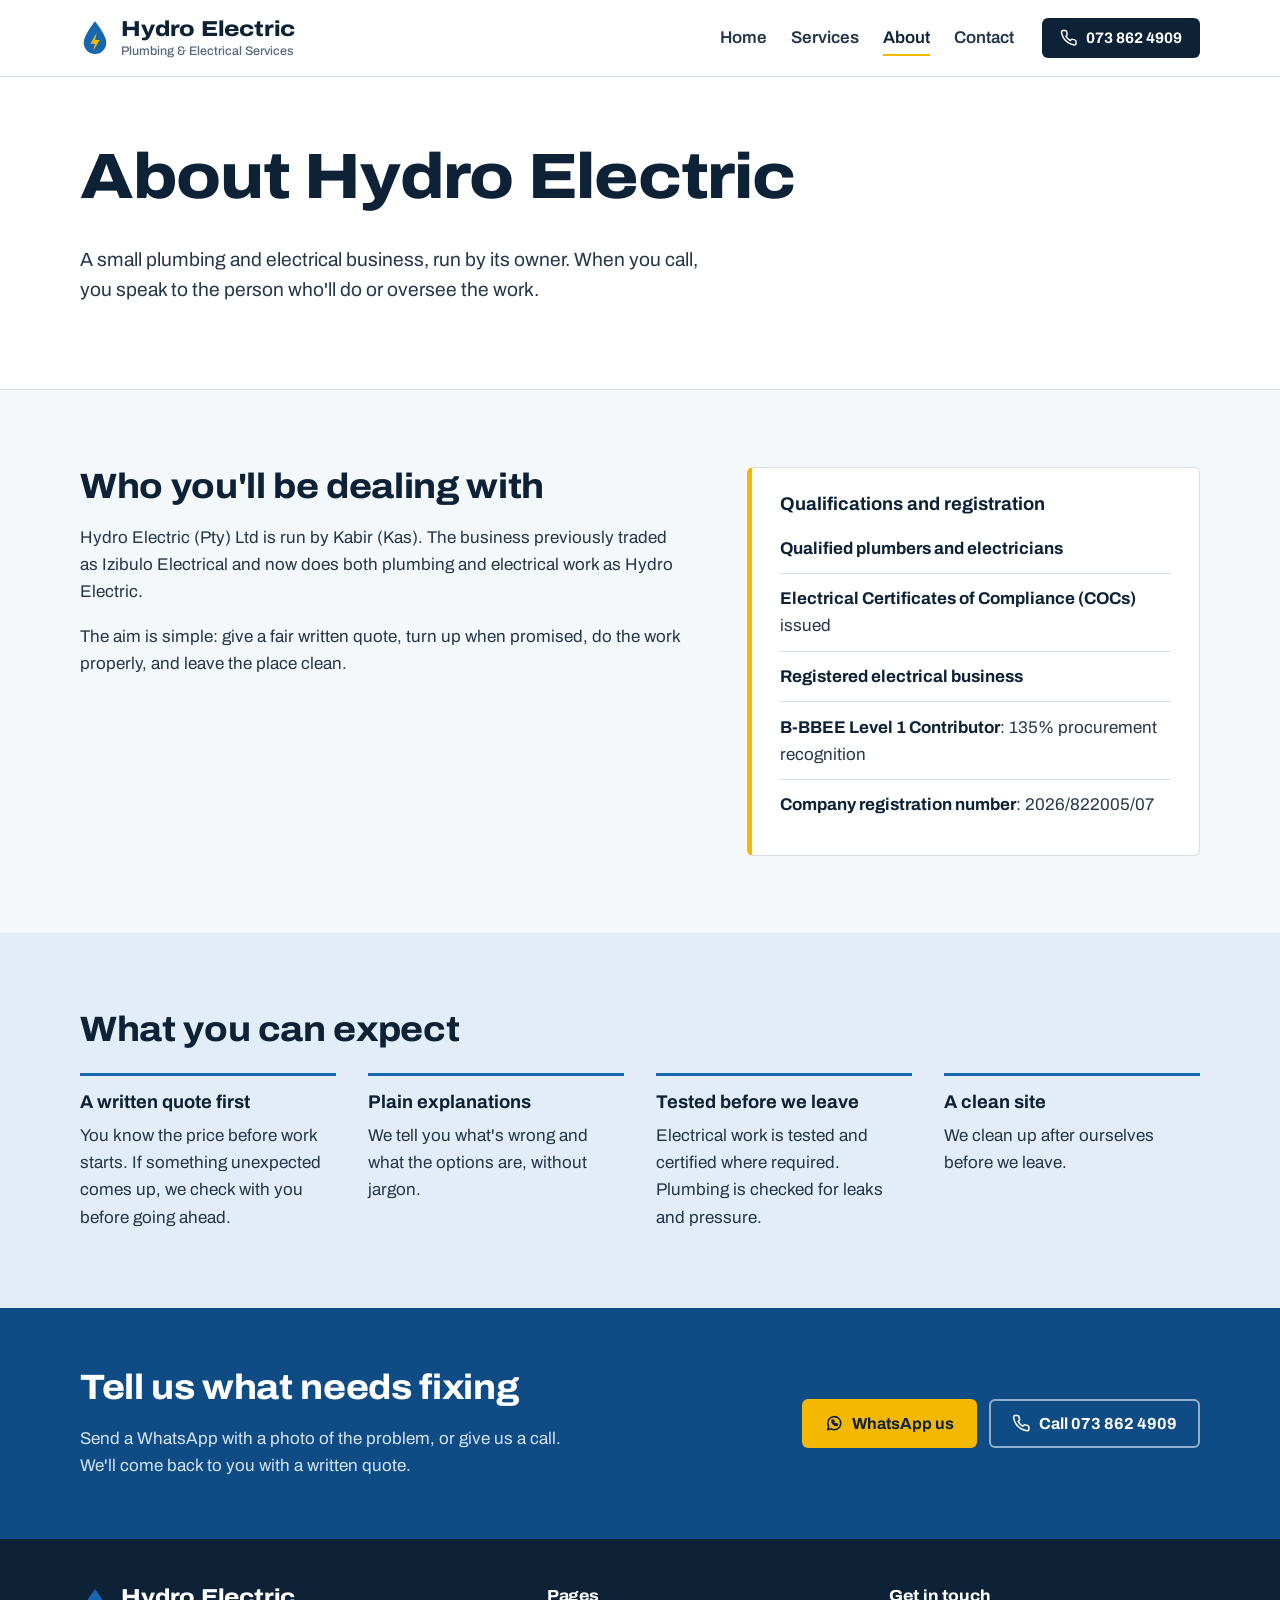
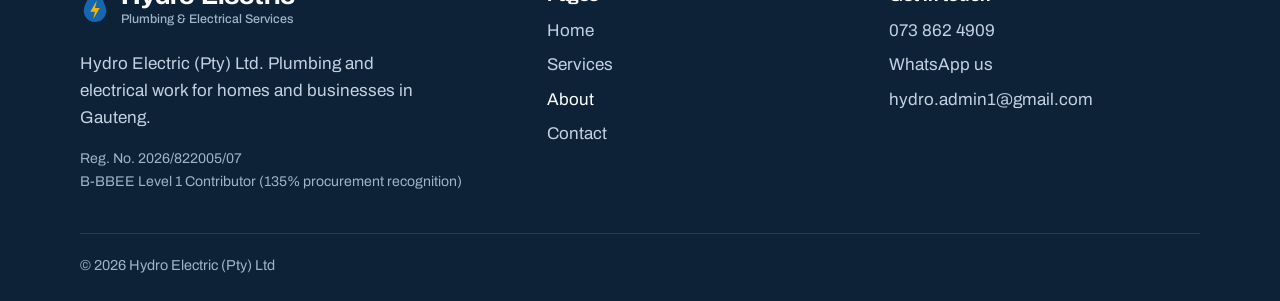
==== commit 6ddcc6d5: "Add files via upload" ====
--- a/about.html
+++ b/about.html
@@ -40,11 +40,13 @@
       <p class="measure">The aim is simple: give a fair written quote, turn up when promised, do the work properly, and leave the place clean.</p>
     </div>
     <div class="note-box">
-      <h3>Qualifications</h3>
+      <h3>Qualifications and registration</h3>
       <ul class="plain-list">
         <li><strong>Qualified plumbers and electricians</strong></li>
         <li><strong>Electrical Certificates of Compliance (COCs)</strong> issued</li>
         <li><strong>Registered electrical business</strong></li>
+        <li><strong>B-BBEE Level 1 Contributor</strong>: 135% procurement recognition</li>
+        <li><strong>Company registration number</strong>: 2026/822005/07</li>
       </ul>
     </div>
   </div>
@@ -79,6 +81,7 @@
     <div>
       <a class="brand brand-footer" href="index.html"><svg class="mark" viewBox="0 0 32 40" aria-hidden="true"><path d="M16 2C16 2 4 16.5 4 25a12 12 0 0 0 24 0C28 16.5 16 2 16 2z" class="mark-drop"/><path d="M18 14l-7 12h5l-2 8 7-12h-5z" class="mark-bolt"/></svg><span class="brand-text"><span class="brand-name">Hydro Electric</span><span class="brand-sub">Plumbing &amp; Electrical Services</span></span></a>
       <p class="footer-note">Hydro Electric (Pty) Ltd. Plumbing and electrical work for homes and businesses in Gauteng.</p>
+      <p class="footer-reg">Reg. No. 2026/822005/07<br>B-BBEE Level 1 Contributor (135% procurement recognition)</p>
     </div>
     <div>
       <h2 class="footer-h">Pages</h2>
@@ -89,7 +92,7 @@
       <ul class="footer-list">
         <li><a href="tel:+27738624909">073 862 4909</a></li>
         <li><a href="https://wa.me/27738624909?text=Hi%20Hydro%20Electric%2C%20I%27d%20like%20a%20quote." target="_blank" rel="noopener">WhatsApp us</a></li>
-        <li><a href="mailto:izibuloelectrical@gmail.com">izibuloelectrical@gmail.com</a></li>
+        <li><a href="mailto:hydro.admin1@gmail.com">hydro.admin1@gmail.com</a></li>
       </ul>
     </div>
   </div>
--- a/styles.css
+++ b/styles.css
@@ -190,3 +190,4 @@
   .cta-actions .btn,.form-actions .btn{flex:1 1 100%}
   .footer-grid{grid-template-columns:1fr}
 }
+.footer-reg{font-size:.88rem;color:#9FB4CA;line-height:1.6;margin:0}
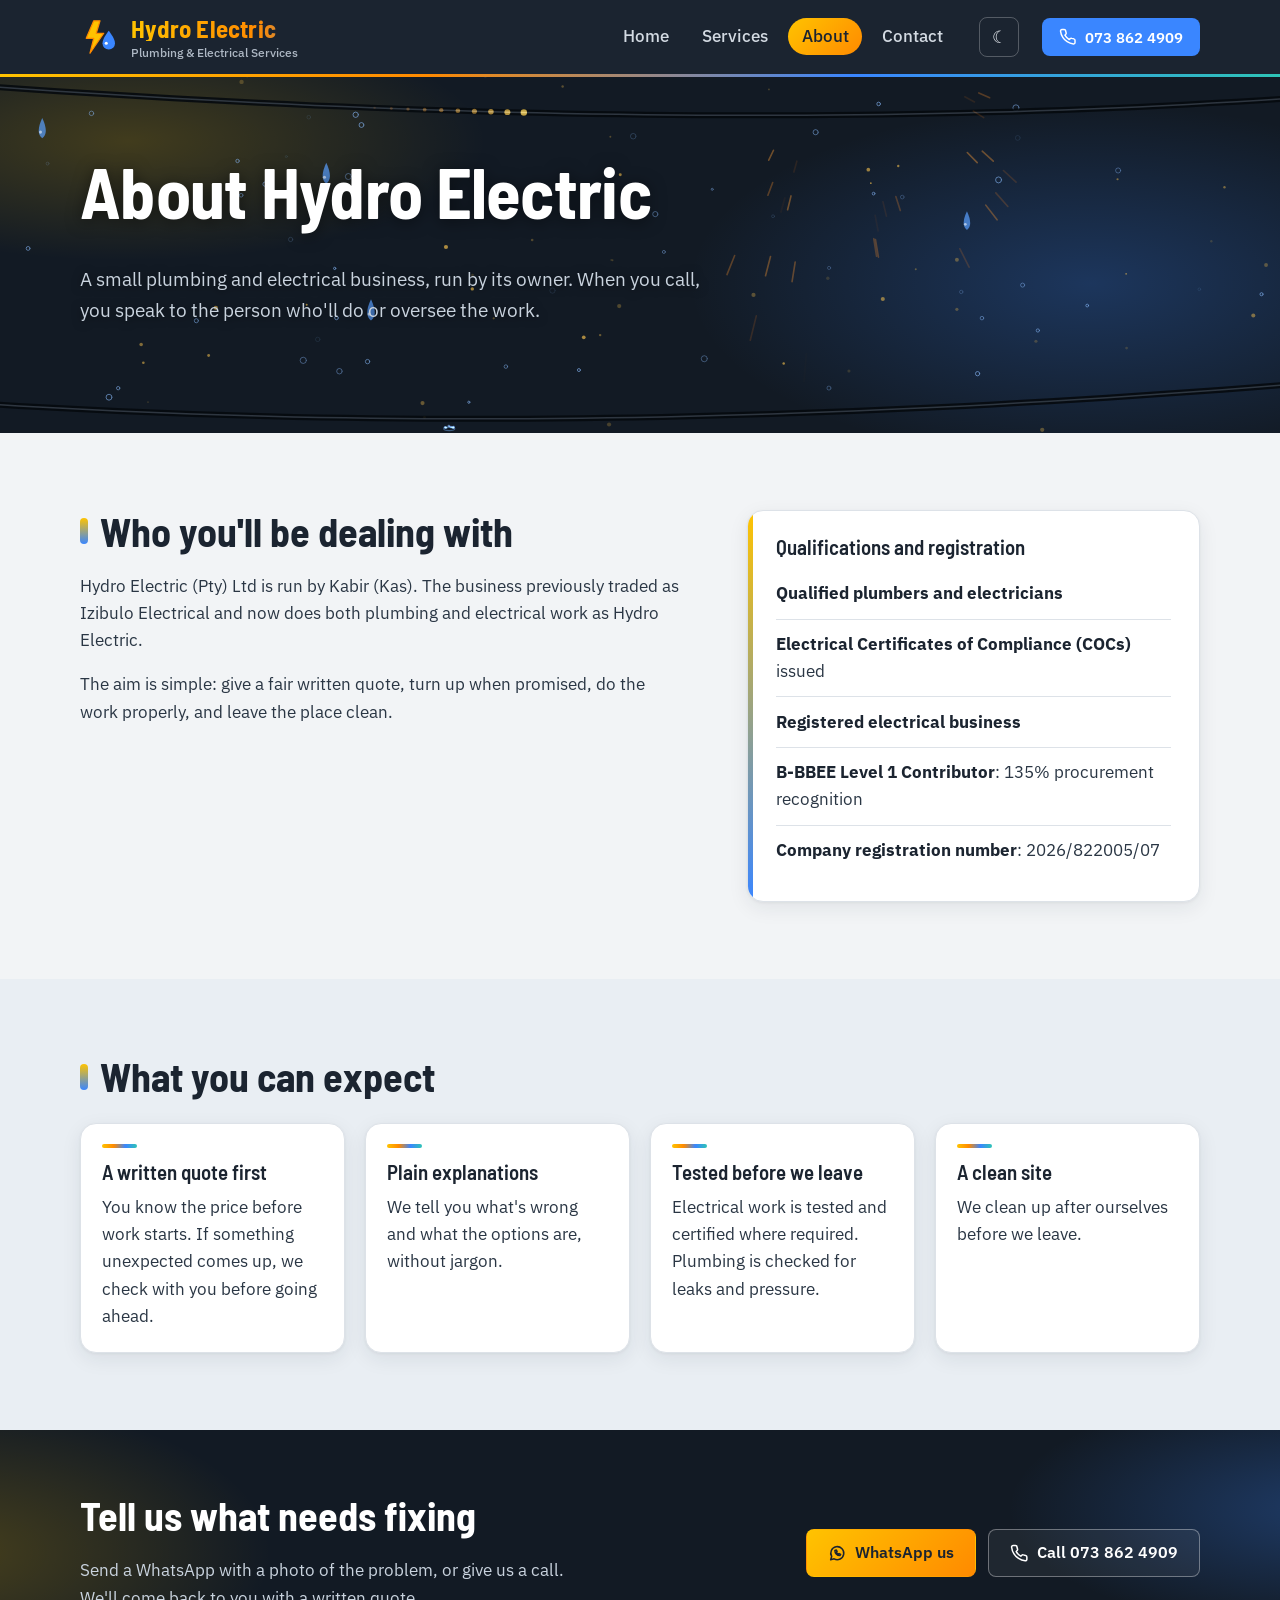
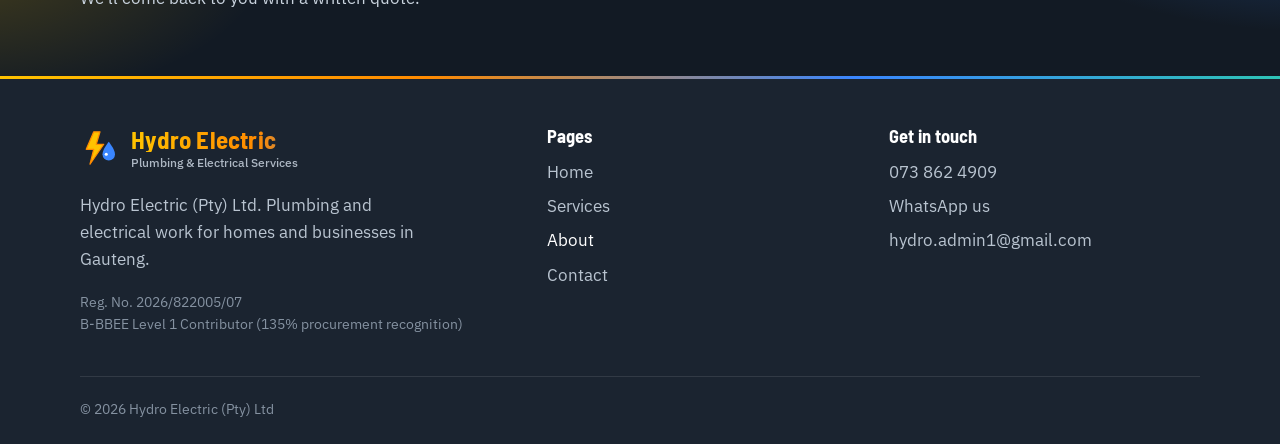
==== commit 1f727f38: "Add files via upload" ====
--- a/about.html
+++ b/about.html
@@ -3,19 +3,21 @@
 <head>
 <meta charset="UTF-8">
 <meta name="viewport" content="width=device-width, initial-scale=1">
+<meta name="theme-color" content="#1B2430">
+<script>try{var t=localStorage.getItem("he-theme");if(!t){t=matchMedia("(prefers-color-scheme: dark)").matches?"dark":"light"}document.documentElement.setAttribute("data-theme",t)}catch(e){}</script>
 <title>About | Hydro Electric (Pty) Ltd</title>
 <meta name="description" content="About Hydro Electric (Pty) Ltd, an owner-run plumbing and electrical business in Gauteng.">
-<link rel="icon" href="data:image/svg+xml,%3Csvg xmlns='http://www.w3.org/2000/svg' viewBox='0 0 32 40'%3E%3Cpath d='M16 2C16 2 4 16.5 4 25a12 12 0 0 0 24 0C28 16.5 16 2 16 2z' fill='%231767B0'/%3E%3Cpath d='M18 14l-7 12h5l-2 8 7-12h-5z' fill='%23F5B800'/%3E%3C/svg%3E">
+<link rel="icon" href="data:image/svg+xml,%3Csvg xmlns='http://www.w3.org/2000/svg' viewBox='0 0 64 64'%3E%3Crect width='64' height='64' rx='14' fill='%231B2430'/%3E%3Cpath d='M22 6L10 34H22L16 58L38 26H26L32 6Z' fill='%23FFC300' stroke='%23FF8A00' stroke-width='2' stroke-linejoin='round'/%3E%3Cpath d='M46 22C46 22 56 34 56 42a10 10 0 0 1-20 0C36 34 46 22 46 22Z' fill='%233A86FF'/%3E%3C/svg%3E">
 <link rel="preconnect" href="https://fonts.googleapis.com">
 <link rel="preconnect" href="https://fonts.gstatic.com" crossorigin>
-<link href="https://fonts.googleapis.com/css2?family=Archivo:wdth,wght@62..125,400..800&display=swap" rel="stylesheet">
+<link href="https://fonts.googleapis.com/css2?family=Barlow+Semi+Condensed:wght@500;600;700;800&family=IBM+Plex+Sans:wght@400;500;600;700&display=swap" rel="stylesheet">
 <link rel="stylesheet" href="styles.css">
 </head>
 <body>
 <a class="skip" href="#main">Skip to content</a>
 <header class="site-header">
   <div class="wrap header-row">
-    <a class="brand" href="index.html" aria-label="Hydro Electric home"><svg class="mark" viewBox="0 0 32 40" aria-hidden="true"><path d="M16 2C16 2 4 16.5 4 25a12 12 0 0 0 24 0C28 16.5 16 2 16 2z" class="mark-drop"/><path d="M18 14l-7 12h5l-2 8 7-12h-5z" class="mark-bolt"/></svg><span class="brand-text"><span class="brand-name">Hydro Electric</span><span class="brand-sub">Plumbing &amp; Electrical Services</span></span></a>
+    <a class="brand" href="index.html" aria-label="Hydro Electric home"><svg class="mark" viewBox="0 0 64 64" aria-hidden="true"><path class="mark-bolt" d="M22 6 L10 34 H22 L16 58 L38 26 H26 L32 6 Z"/><g class="mark-drop"><path d="M46 22 C46 22 56 34 56 42 a10 10 0 0 1 -20 0 C36 34 46 22 46 22 Z"/><circle cx="42" cy="42" r="2.5"/></g></svg><span class="brand-text"><span class="brand-name">Hydro Electric</span><span class="brand-sub">Plumbing &amp; Electrical Services</span></span></a>
     <input type="checkbox" id="nav-toggle" class="nav-toggle-input" aria-label="Open menu">
     <label for="nav-toggle" class="nav-toggle" aria-hidden="true"><span></span><span></span><span></span></label>
     <nav class="site-nav" aria-label="Main">
@@ -79,7 +81,7 @@
 <footer class="site-footer">
   <div class="wrap footer-grid">
     <div>
-      <a class="brand brand-footer" href="index.html"><svg class="mark" viewBox="0 0 32 40" aria-hidden="true"><path d="M16 2C16 2 4 16.5 4 25a12 12 0 0 0 24 0C28 16.5 16 2 16 2z" class="mark-drop"/><path d="M18 14l-7 12h5l-2 8 7-12h-5z" class="mark-bolt"/></svg><span class="brand-text"><span class="brand-name">Hydro Electric</span><span class="brand-sub">Plumbing &amp; Electrical Services</span></span></a>
+      <a class="brand brand-footer" href="index.html"><svg class="mark" viewBox="0 0 64 64" aria-hidden="true"><path class="mark-bolt" d="M22 6 L10 34 H22 L16 58 L38 26 H26 L32 6 Z"/><g class="mark-drop"><path d="M46 22 C46 22 56 34 56 42 a10 10 0 0 1 -20 0 C36 34 46 22 46 22 Z"/><circle cx="42" cy="42" r="2.5"/></g></svg><span class="brand-text"><span class="brand-name">Hydro Electric</span><span class="brand-sub">Plumbing &amp; Electrical Services</span></span></a>
       <p class="footer-note">Hydro Electric (Pty) Ltd. Plumbing and electrical work for homes and businesses in Gauteng.</p>
       <p class="footer-reg">Reg. No. 2026/822005/07<br>B-BBEE Level 1 Contributor (135% procurement recognition)</p>
     </div>
--- a/styles.css
+++ b/styles.css
@@ -1,187 +1,242 @@
-/* Hydro Electric (Pty) Ltd */
+/* Hydro Electric (Pty) Ltd — Jobflow look: slate bars, spark-amber and water-blue,
+   Barlow Semi Condensed headings over IBM Plex Sans, live sparks & droplets. */
 :root{
-  color-scheme: light;
-  --paper:#F5F8FB; --white:#FFFFFF; --ink:#0D2237; --text:#24364A; --muted:#566779;
-  --blue:#1767B0; --blue-deep:#0F4C86; --tint:#E3EDF7; --line:#D3DEE9; --yellow:#F5B800; --yellow-deep:#D99F00;
-  --radius-s:6px; --radius-l:14px;
-  --font:"Archivo", "Arial Narrow", Arial, sans-serif;
+  color-scheme:light;
+  --paper:#F2F4F6; --white:#FFFFFF; --surface:#FFFFFF; --tint:#E9EEF3;
+  --ink:#1B2430; --text:#2A3644; --muted:#5A6573; --line:#DDE2E8; --line-strong:#C6CDD6;
+  --blue:#1F4E79; --blue-bright:#3A86FF; --blue-deep:#163A5B; --blue-soft:#E6EEF6;
+  --yellow:#FFC300; --orange:#FF8A00; --teal:#2EC4B6;
+  --bar:#1B2430; --night:#121A24;
+  --radius-s:8px; --radius-l:16px;
+  --shadow:0 6px 20px rgba(27,36,48,.08),0 1px 3px rgba(27,36,48,.05);
+  --shadow-lg:0 18px 40px rgba(27,36,48,.14),0 2px 6px rgba(27,36,48,.06);
+  --head:"Barlow Semi Condensed","Arial Narrow",Arial,sans-serif;
+  --font:"IBM Plex Sans",system-ui,-apple-system,"Segoe UI",sans-serif;
+  --rainbow:linear-gradient(90deg,#FFC300,#FF8A00,#3A86FF,#2EC4B6);
+}
+html[data-theme="dark"]{
+  color-scheme:dark;
+  --paper:#0E131A; --white:#141B24; --surface:#141B24; --tint:#111821;
+  --ink:#E7ECF2; --text:#C9D2DC; --muted:#9BA7B5; --line:#26303C; --line-strong:#384453;
+  --blue:#5A98E4; --blue-deep:#2F6AB0; --blue-soft:#1A2A3D;
+  --bar:#0A0E14; --night:#0B1118;
+  --shadow:0 6px 20px rgba(0,0,0,.35); --shadow-lg:0 18px 40px rgba(0,0,0,.5);
 }
 *,*::before,*::after{box-sizing:border-box}
 html{-webkit-text-size-adjust:100%;scroll-behavior:smooth}
-@media (prefers-reduced-motion:reduce){html{scroll-behavior:auto}}
-body{margin:0;background:var(--paper);color:var(--text);font-family:var(--font);font-size:1.0625rem;line-height:1.6;font-variation-settings:"wdth" 100}
+body{margin:0;background:var(--paper);color:var(--text);font-family:var(--font);font-size:1.0625rem;line-height:1.6;-webkit-font-smoothing:antialiased;transition:background-color .25s ease,color .25s ease;overflow-x:clip}
 img,svg{max-width:100%}
 a{color:var(--blue)}
-h1,h2,h3{color:var(--ink);line-height:1.12;margin:0 0 .5em}
-h1{font-size:clamp(2.3rem,5.4vw,4rem);font-weight:800;font-variation-settings:"wdth" 112;letter-spacing:-.02em;max-width:16ch}
-h2{font-size:clamp(1.6rem,3vw,2.2rem);font-weight:750;font-variation-settings:"wdth" 108;letter-spacing:-.01em}
-h3{font-size:1.15rem;font-weight:700}
+h1,h2,h3{color:var(--ink);line-height:1.08;margin:0 0 .5em;font-family:var(--head)}
+h1{font-size:clamp(2.5rem,6vw,4.4rem);font-weight:700;letter-spacing:-.01em;max-width:16ch}
+h2{font-size:clamp(1.8rem,3.4vw,2.5rem);font-weight:700}
+h3{font-size:1.3rem;font-weight:600}
 p{margin:0 0 1em}
 .wrap{width:min(1120px,100% - 2.5rem);margin-inline:auto}
 .skip{position:absolute;left:-999px;top:0;background:var(--ink);color:#fff;padding:.6rem 1rem;z-index:100}
 .skip:focus{left:1rem}
 :focus-visible{outline:3px solid var(--yellow);outline-offset:3px;border-radius:3px}
 .i{width:1.15em;height:1.15em;flex-shrink:0;fill:none;stroke:currentColor;stroke-width:2;stroke-linecap:round;stroke-linejoin:round}
-.lead{font-size:1.2rem;color:var(--text);max-width:58ch}
+.lead{font-size:1.2rem;max-width:58ch}
 .measure{max-width:62ch}
 .muted{color:var(--muted);font-size:.95rem}
 
-/* Brand */
-.brand{display:inline-flex;align-items:center;gap:.7rem;text-decoration:none;color:var(--ink)}
-.mark{width:30px;height:38px}
-.mark-drop{fill:var(--blue)}
-.mark-bolt{fill:var(--yellow)}
+/* Brand: spark + drop, shimmering name */
+.brand{display:inline-flex;align-items:center;gap:.7rem;text-decoration:none;color:#fff}
+.mark{width:40px;height:40px;overflow:visible}
+.mark-bolt{fill:#FFC300;stroke:#FF8A00;stroke-width:2;stroke-linejoin:round;animation:he-flick 3.2s infinite}
+.mark-drop path{fill:#3A86FF}
+.mark-drop circle{fill:#fff}
+.mark-drop{animation:he-bob 2.6s ease-in-out infinite}
+@keyframes he-flick{0%,44%,56%,100%{opacity:1}48%{opacity:.3}52%{opacity:.8}}
+@keyframes he-bob{0%,100%{transform:translateY(0)}50%{transform:translateY(-3px)}}
 .brand-text{display:flex;flex-direction:column;line-height:1}
-.brand-name{font-weight:800;font-size:1.35rem;font-variation-settings:"wdth" 115;letter-spacing:-.01em}
-.brand-sub{font-size:.78rem;color:var(--muted);margin-top:.3rem;font-weight:500}
+.brand-name{font-family:var(--head);font-weight:700;font-size:1.55rem;letter-spacing:.2px;background:linear-gradient(90deg,#FFC300,#FF8A00,#3A86FF,#2EC4B6,#FFC300);background-size:300% 100%;-webkit-background-clip:text;background-clip:text;color:transparent;animation:he-shift 10s linear infinite}
+@keyframes he-shift{to{background-position:300% 0}}
+.brand-sub{font-size:.78rem;color:#AEB8C4;margin-top:.3rem;font-weight:500}
 
 /* Buttons */
-.btn{display:inline-flex;align-items:center;justify-content:center;gap:.55rem;font:inherit;font-weight:700;font-size:1rem;padding:.85rem 1.3rem;border-radius:var(--radius-s);border:2px solid transparent;text-decoration:none;cursor:pointer;line-height:1.1}
+.btn{display:inline-flex;align-items:center;justify-content:center;gap:.55rem;font:inherit;font-weight:600;font-size:1rem;padding:.85rem 1.3rem;border-radius:var(--radius-s);border:1.5px solid transparent;text-decoration:none;cursor:pointer;line-height:1.1;transition:transform .15s ease,background .15s,border-color .15s,box-shadow .15s}
+.btn:hover{transform:translateY(-2px)}
+.btn:active{transform:translateY(0)}
 .btn-sm{padding:.6rem 1rem;font-size:.95rem}
-.btn-ink{background:var(--ink);color:#fff}
-.btn-ink:hover{background:var(--blue-deep)}
-.btn-yellow{background:var(--yellow);color:var(--ink)}
-.btn-yellow:hover{background:var(--yellow-deep)}
-.btn-outline{background:transparent;color:var(--ink);border-color:var(--ink)}
-.btn-outline:hover{background:var(--ink);color:#fff}
-.btn-outline-light{background:transparent;color:#fff;border-color:rgba(255,255,255,.55)}
-.btn-outline-light:hover{border-color:#fff;background:rgba(255,255,255,.08)}
-.text-link{font-weight:700;color:var(--blue);text-underline-offset:3px}
-
-/* Header */
-.site-header{background:var(--white);border-bottom:1px solid var(--line);position:sticky;top:0;z-index:50}
-.header-row{display:flex;align-items:center;justify-content:space-between;min-height:76px;gap:1rem}
-.site-nav{display:flex;align-items:center;gap:1.75rem}
-.site-nav ul{display:flex;gap:1.5rem;list-style:none;margin:0;padding:0}
-.site-nav ul a{color:var(--text);text-decoration:none;font-weight:600;padding:.4rem 0;border-bottom:2px solid transparent}
-.site-nav ul a:hover{color:var(--blue)}
-.site-nav ul a[aria-current="page"]{color:var(--ink);border-bottom-color:var(--yellow)}
+.btn-ink{background:var(--blue-bright);color:#fff}
+.btn-ink:hover{background:#2F74E0;box-shadow:0 8px 20px rgba(58,134,255,.35)}
+.btn-yellow{background:linear-gradient(135deg,#FFC300,#FF8A00);color:#1B2430}
+.btn-yellow:hover{box-shadow:0 8px 22px rgba(255,160,0,.4)}
+.btn-outline{background:transparent;color:var(--ink);border-color:var(--line-strong)}
+.btn-outline:hover{border-color:var(--blue-bright);color:var(--blue-bright)}
+.btn-outline-light{background:rgba(255,255,255,.06);color:#fff;border-color:rgba(255,255,255,.35)}
+.btn-outline-light:hover{border-color:#fff;background:rgba(255,255,255,.14)}
+.text-link{font-weight:600;color:var(--blue);text-underline-offset:3px}
+.text-link::after{content:" →";transition:margin .15s}
+.text-link:hover::after{margin-left:4px}
+
+/* Header: dark bar with rainbow edge */
+.site-header{background:var(--bar);border-bottom:3px solid transparent;border-image:var(--rainbow) 1;position:sticky;top:0;z-index:50}
+.header-row{display:flex;align-items:center;justify-content:space-between;min-height:74px;gap:1rem}
+.site-nav{display:flex;align-items:center;gap:1.4rem}
+.site-nav ul{display:flex;gap:.4rem;list-style:none;margin:0;padding:0}
+.site-nav ul a{color:#D3DAE2;text-decoration:none;font-weight:500;padding:.45rem .85rem;border-radius:999px;transition:background .15s,color .15s}
+.site-nav ul a:hover{color:#fff;background:rgba(255,255,255,.08)}
+.site-nav ul a[aria-current="page"]{color:#1B2430;background:linear-gradient(135deg,#FFC300,#FF8A00)}
+.theme-toggle{background:transparent;border:1px solid rgba(255,255,255,.25);color:#E8EDF2;border-radius:8px;width:40px;height:40px;font-size:17px;line-height:1;cursor:pointer}
+.theme-toggle:hover{background:rgba(255,255,255,.1)}
+.theme-toggle span{display:inline-block;animation:he-pop .4s ease}
+@keyframes he-pop{from{transform:rotate(-90deg) scale(.4);opacity:0}to{transform:none;opacity:1}}
 .nav-toggle-input,.nav-toggle{display:none}
 @media (max-width:820px){
   .nav-toggle{display:flex;flex-direction:column;gap:5px;cursor:pointer;padding:12px;margin-right:-12px}
-  .nav-toggle span{display:block;width:24px;height:2.5px;background:var(--ink);border-radius:2px;transition:transform .2s,opacity .2s}
+  .nav-toggle span{display:block;width:24px;height:2.5px;background:#fff;border-radius:2px;transition:transform .2s,opacity .2s}
   .nav-toggle-input{display:block;position:absolute;opacity:0;width:1px;height:1px;margin:0;pointer-events:none}
   .nav-toggle-input:focus-visible + .nav-toggle{outline:3px solid var(--yellow);border-radius:4px}
-  .site-nav{display:none;position:absolute;left:0;right:0;top:100%;background:var(--white);border-bottom:1px solid var(--line);flex-direction:column;align-items:stretch;padding:.5rem 1.25rem 1.25rem;gap:1rem;box-shadow:0 12px 24px rgba(13,34,55,.08)}
-  .site-nav ul{flex-direction:column;gap:0}
-  .site-nav ul a{display:block;padding:.85rem 0;border-bottom:1px solid var(--line)}
-  .site-nav ul a[aria-current="page"]{border-bottom-color:var(--line);color:var(--blue)}
-  .nav-toggle-input:checked ~ .site-nav{display:flex}
+  .site-nav{display:none;position:absolute;left:0;right:0;top:100%;background:var(--bar);flex-direction:column;align-items:stretch;padding:.75rem 1.25rem 1.25rem;gap:1rem;box-shadow:0 18px 30px rgba(0,0,0,.3)}
+  .site-nav ul{flex-direction:column;gap:.25rem}
+  .site-nav ul a{display:block;padding:.8rem 1rem}
+  .nav-toggle-input:checked ~ .site-nav{display:flex;animation:he-rise .25s ease both}
   .nav-toggle-input:checked + .nav-toggle span:nth-child(1){transform:translateY(7.5px) rotate(45deg)}
   .nav-toggle-input:checked + .nav-toggle span:nth-child(2){opacity:0}
   .nav-toggle-input:checked + .nav-toggle span:nth-child(3){transform:translateY(-7.5px) rotate(-45deg)}
   .site-header .wrap{position:static}
-  .brand-name{font-size:1.2rem}
-}
-
-/* Hero */
-.hero{padding:clamp(3rem,7vw,5.5rem) 0;background:var(--white);border-bottom:1px solid var(--line)}
+  .brand-name{font-size:1.35rem}
+  .theme-toggle{align-self:flex-start}
+}
+
+/* Live dark hero + page heads (canvas added by script.js) */
+.hero,.page-head{position:relative;overflow:hidden;background:var(--night);color:#C9D3DE;isolation:isolate}
+.hero{padding:clamp(3.5rem,8vw,6.5rem) 0 clamp(4.5rem,9vw,7rem)}
+.page-head{padding:clamp(3rem,7vw,4.75rem) 0 clamp(3.75rem,8vw,5.5rem)}
+.hero::before,.page-head::before{content:"";position:absolute;inset:-30%;z-index:-2;pointer-events:none;background:
+  radial-gradient(closest-side at 25% 30%,rgba(255,195,0,.20),transparent 70%),
+  radial-gradient(closest-side at 72% 55%,rgba(58,134,255,.26),transparent 70%),
+  radial-gradient(closest-side at 40% 90%,rgba(46,196,182,.16),transparent 70%);
+  animation:he-drift 18s ease-in-out infinite alternate}
+@keyframes he-drift{0%{transform:translate(0,0) rotate(0)}100%{transform:translate(6%,-4%) rotate(12deg)}}
+.fx-canvas{position:absolute;inset:0;width:100%;height:100%;z-index:-1;pointer-events:none}
+.hero h1,.page-head h1{color:#fff;text-shadow:0 2px 16px rgba(0,0,0,.5)}
+.hero .lead,.page-head .lead{color:#C9D3DE;text-shadow:0 1px 10px rgba(0,0,0,.6)}
 .hero-grid{display:grid;grid-template-columns:1.25fr .95fr;gap:clamp(2rem,5vw,4.5rem);align-items:center}
-.hero-facts{list-style:none;padding:0;margin:1.75rem 0 0;display:flex;flex-wrap:wrap;gap:.6rem 1.5rem}
-.hero-facts li{display:flex;align-items:center;gap:.45rem;font-weight:600;color:var(--ink)}
-.hero-facts .i{color:var(--blue)}
-.call-plate{background:var(--ink);color:#fff;border-radius:var(--radius-l);padding:clamp(1.6rem,3vw,2.4rem);position:relative;overflow:hidden}
-.call-plate::before{content:"";position:absolute;left:0;right:0;top:0;height:6px;background:linear-gradient(90deg,var(--blue) 0 50%,var(--yellow) 50% 100%)}
-.plate-label{margin:0 0 .35rem;color:#B9CCE0;font-weight:600}
-.plate-number{display:block;color:#fff;text-decoration:none;font-weight:800;font-size:clamp(2rem,3.7vw,2.85rem);font-variation-settings:"wdth" 112;letter-spacing:-.01em;line-height:1;margin-bottom:1.5rem;white-space:nowrap}
+.hero-copy h1{background:linear-gradient(90deg,#fff 0 60%,#FFD25A 80%,#7FB2FF);-webkit-background-clip:text;background-clip:text;color:transparent;text-shadow:none}
+.hero-facts{list-style:none;padding:0;margin:1.75rem 0 0;display:flex;flex-wrap:wrap;gap:.6rem}
+.hero-facts li{display:flex;align-items:center;gap:.45rem;font-weight:500;color:#E7ECF2;background:rgba(255,255,255,.07);border:1px solid rgba(255,255,255,.14);padding:.4rem .85rem;border-radius:999px;font-size:.95rem;backdrop-filter:blur(4px)}
+.hero-facts .i{color:#FFC300}
+.call-plate{background:rgba(18,26,36,.72);backdrop-filter:blur(10px);-webkit-backdrop-filter:blur(10px);border:1px solid rgba(255,255,255,.14);color:#fff;border-radius:var(--radius-l);padding:clamp(1.6rem,3vw,2.4rem);position:relative;overflow:hidden;box-shadow:0 24px 50px rgba(0,0,0,.35)}
+.call-plate::before{content:"";position:absolute;left:0;right:0;top:0;height:4px;background:var(--rainbow)}
+.plate-label{margin:0 0 .35rem;color:#AEB8C4;font-weight:500}
+.plate-number{display:block;color:#fff;text-decoration:none;font-family:var(--head);font-weight:700;font-size:clamp(2.2rem,4vw,3.1rem);line-height:1;margin-bottom:1.5rem;white-space:nowrap;letter-spacing:.5px}
 .plate-actions{display:flex;gap:.75rem;flex-wrap:wrap}
 .plate-actions .btn{flex:1 1 9rem}
-.plate-foot{margin:1.25rem 0 0;color:#B9CCE0;font-size:.95rem}
-.plate-foot a{color:#fff}
+.plate-foot{margin:1.25rem 0 0;color:#AEB8C4;font-size:.95rem}
+.plate-foot a{color:#FFC300}
 
 /* Sections */
-.section{padding:clamp(3rem,6vw,5rem) 0}
+.section{padding:clamp(3.5rem,6vw,5.5rem) 0}
 .section-tint{background:var(--tint)}
 .section-title{display:flex;align-items:center;gap:.75rem}
-.page-head{background:var(--white);border-bottom:1px solid var(--line);padding:clamp(2.5rem,6vw,4rem) 0}
+.section-title::before{content:"";width:.5rem;height:1.6rem;border-radius:4px;background:linear-gradient(180deg,#FFC300,#3A86FF);flex-shrink:0}
 .page-head h1{max-width:22ch}
 .jump{display:flex;flex-wrap:wrap;gap:.6rem;margin-top:1.5rem}
-.jump a{padding:.5rem 1rem;border:1.5px solid var(--line);border-radius:999px;text-decoration:none;color:var(--ink);font-weight:600;background:var(--paper)}
-.jump a:hover{border-color:var(--blue);color:var(--blue)}
-
-.trades{display:grid;grid-template-columns:1fr 1fr;gap:0;border-top:3px solid var(--ink);margin-top:1.5rem}
-.trade{padding:1.75rem 2rem 2rem 0}
-.trade + .trade{padding-left:2rem;padding-right:0;border-left:1px solid var(--line)}
-.trade-h{display:flex;align-items:center;gap:.65rem;font-size:1.5rem;font-variation-settings:"wdth" 110}
-.trade-icon{display:inline-grid;place-items:center;width:2.2rem;height:2.2rem;border-radius:50%;flex-shrink:0}
-.trade-icon .i{width:1.15rem;height:1.15rem}
-.trade-icon.elec{background:var(--yellow);color:var(--ink)}
-.trade-icon.plumb{background:var(--blue);color:#fff}
+.jump a{padding:.5rem 1rem;border:1px solid rgba(255,255,255,.2);border-radius:999px;text-decoration:none;color:#fff;font-weight:500;background:rgba(255,255,255,.06);transition:background .15s,border-color .15s}
+.jump a:hover{border-color:#FFC300;background:rgba(255,195,0,.12)}
+
+.trades{display:grid;grid-template-columns:1fr 1fr;gap:1.25rem;margin-top:1.75rem}
+.trade{background:var(--surface);border:1px solid var(--line);border-radius:var(--radius-l);padding:1.75rem 1.75rem 1.5rem;box-shadow:var(--shadow);position:relative;overflow:hidden;transition:transform .2s ease,box-shadow .2s ease}
+.trade::before{content:"";position:absolute;left:0;right:0;top:0;height:4px;background:linear-gradient(90deg,#FFC300,#FF8A00)}
+.trade + .trade::before{background:linear-gradient(90deg,#3A86FF,#2EC4B6)}
+.trade:hover{transform:translateY(-4px);box-shadow:var(--shadow-lg)}
+.trade-h{display:flex;align-items:center;gap:.65rem;font-size:1.7rem}
+.trade-icon{display:inline-grid;place-items:center;width:2.6rem;height:2.6rem;border-radius:12px;flex-shrink:0}
+.trade-icon .i{width:1.3rem;height:1.3rem}
+.trade-icon.elec{background:linear-gradient(135deg,#FFC300,#FF8A00);color:#1B2430}
+.trade-icon.plumb{background:linear-gradient(135deg,#3A86FF,#2EC4B6);color:#fff}
 .ticks{list-style:none;padding:0;margin:0 0 1.25rem}
 .ticks li{display:flex;gap:.6rem;align-items:flex-start;padding:.6rem 0;border-bottom:1px solid var(--line)}
 .ticks li:last-child{border-bottom:0}
-.ticks .i{color:var(--blue);margin-top:.22em}
-
-.steps{list-style:none;counter-reset:step;padding:0;margin:1.75rem 0 0;display:grid;grid-template-columns:repeat(4,1fr);gap:1.5rem}
-.steps li{counter-increment:step;position:relative;padding-top:3.4rem}
-.steps li::before{content:counter(step);position:absolute;top:0;left:0;width:2.5rem;height:2.5rem;border-radius:50%;background:var(--ink);color:#fff;display:grid;place-items:center;font-weight:800}
-.steps li:not(:last-child)::after{content:"";position:absolute;top:1.25rem;left:3.2rem;right:-.75rem;height:2px;background:var(--blue);opacity:.35}
-.steps p{color:var(--text);margin:0}
+.ticks .i{color:var(--blue-bright);margin-top:.22em}
+
+.steps{list-style:none;counter-reset:step;padding:0;margin:1.75rem 0 0;display:grid;grid-template-columns:repeat(4,1fr);gap:1.25rem}
+.steps li{counter-increment:step;position:relative;padding:4.3rem 1.25rem 1.4rem;background:var(--surface);border:1px solid var(--line);border-radius:var(--radius-l);box-shadow:var(--shadow)}
+.steps li::before{content:counter(step);position:absolute;top:1.2rem;left:1.25rem;width:2.4rem;height:2.4rem;border-radius:12px;color:#1B2430;display:grid;place-items:center;font-family:var(--head);font-weight:700;font-size:1.25rem;background:linear-gradient(135deg,#FFC300,#FF8A00)}
+.steps li:nth-child(2)::before{background:linear-gradient(135deg,#FF8A00,#FF5E62);color:#fff}
+.steps li:nth-child(3)::before{background:linear-gradient(135deg,#3A86FF,#5B6CFF);color:#fff}
+.steps li:nth-child(4)::before{background:linear-gradient(135deg,#2EC4B6,#3A86FF);color:#fff}
+.steps p{margin:0}
 
 .split{display:grid;grid-template-columns:1.2fr .9fr;gap:clamp(2rem,5vw,4rem);align-items:start}
-.note-box{background:var(--white);border:1px solid var(--line);border-left:5px solid var(--yellow);border-radius:var(--radius-s);padding:1.6rem 1.75rem}
+.note-box{background:var(--surface);border:1px solid var(--line);border-radius:var(--radius-l);padding:1.6rem 1.75rem;box-shadow:var(--shadow);position:relative;overflow:hidden}
+.note-box::before{content:"";position:absolute;left:0;top:0;bottom:0;width:5px;background:linear-gradient(180deg,#FFC300,#3A86FF)}
 .note-box .btn{margin-top:.5rem}
 .plain-list{list-style:none;padding:0;margin:0}
 .plain-list li{padding:.7rem 0;border-bottom:1px solid var(--line)}
 .plain-list li:last-child{border-bottom:0}
 .plain-list strong{color:var(--ink)}
 
-.svc-grid{display:grid;grid-template-columns:repeat(auto-fit,minmax(240px,1fr));gap:1.25rem 2.5rem;margin-top:1.5rem}
-.svc-group h3{padding-bottom:.6rem;border-bottom:2px solid var(--ink);margin-bottom:.25rem}
-
-.promise-grid{display:grid;grid-template-columns:repeat(4,1fr);gap:2rem;margin-top:1.5rem}
-.promise-grid h3{padding-top:1rem;border-top:3px solid var(--blue)}
+.svc-grid{display:grid;grid-template-columns:repeat(auto-fit,minmax(240px,1fr));gap:1.25rem;margin-top:1.5rem}
+.svc-group{background:var(--surface);border:1px solid var(--line);border-radius:var(--radius-l);padding:1.4rem 1.5rem;box-shadow:var(--shadow);transition:transform .2s ease,box-shadow .2s ease}
+.svc-group:hover{transform:translateY(-3px);box-shadow:var(--shadow-lg)}
+.svc-group h3{padding-bottom:.6rem;border-bottom:2px solid transparent;border-image:var(--rainbow) 1;margin-bottom:.25rem}
+
+.promise-grid{display:grid;grid-template-columns:repeat(4,1fr);gap:1.25rem;margin-top:1.5rem}
+.promise-grid > *{background:var(--surface);border:1px solid var(--line);border-radius:var(--radius-l);padding:1.3rem 1.3rem 1.4rem;box-shadow:var(--shadow)}
+.promise-grid h3{padding-top:0;border-top:0}
+.promise-grid h3::before{content:"";display:block;width:2.2rem;height:4px;border-radius:4px;background:var(--rainbow);margin-bottom:.8rem}
 .promise-grid p{margin:0}
 
 /* CTA band */
-.cta-band{background:var(--blue-deep);color:#fff;padding:clamp(2.5rem,5vw,3.75rem) 0}
+.cta-band{position:relative;overflow:hidden;background:var(--night);color:#fff;padding:clamp(3rem,5vw,4.25rem) 0;isolation:isolate}
+.cta-band::before{content:"";position:absolute;inset:-40%;z-index:-1;background:radial-gradient(closest-side at 20% 50%,rgba(255,195,0,.22),transparent 70%),radial-gradient(closest-side at 80% 40%,rgba(58,134,255,.3),transparent 70%);animation:he-drift 16s ease-in-out infinite alternate}
 .cta-inner{display:flex;align-items:center;justify-content:space-between;gap:2rem;flex-wrap:wrap}
 .cta-band h2{color:#fff}
-.cta-band p{color:#D5E3F1;max-width:52ch;margin:0}
+.cta-band p{color:#C9D3DE;max-width:52ch;margin:0}
 .cta-actions{display:flex;gap:.75rem;flex-wrap:wrap}
 
 /* Contact */
 .contact-grid{display:grid;grid-template-columns:.85fr 1.15fr;gap:clamp(2rem,5vw,4rem);align-items:start}
 .contact-ways{display:flex;flex-direction:column;gap:.85rem}
-.way{display:flex;align-items:center;gap:1rem;padding:1.1rem 1.25rem;background:var(--white);border:1px solid var(--line);border-radius:var(--radius-s);text-decoration:none;color:var(--text);overflow-wrap:anywhere}
-.way:hover{border-color:var(--blue)}
-.way .i{width:1.6rem;height:1.6rem;color:var(--blue)}
+.way{display:flex;align-items:center;gap:1rem;padding:1.1rem 1.25rem;background:var(--surface);border:1px solid var(--line);border-radius:var(--radius-l);text-decoration:none;color:var(--text);overflow-wrap:anywhere;box-shadow:var(--shadow);transition:transform .15s ease,border-color .15s}
+.way:hover{border-color:var(--blue-bright);transform:translateX(4px)}
+.way .i{width:1.6rem;height:1.6rem;color:var(--blue-bright)}
 .way span{display:flex;flex-direction:column}
 .way strong{color:var(--ink)}
-.quote-form{background:var(--white);border:1px solid var(--line);border-top:5px solid var(--blue);border-radius:var(--radius-s);padding:clamp(1.5rem,3vw,2.25rem)}
-.form-title{font-size:1.5rem}
+.quote-form{background:var(--surface);border:1px solid var(--line);border-radius:var(--radius-l);padding:clamp(1.5rem,3vw,2.25rem);box-shadow:var(--shadow-lg);position:relative;overflow:hidden}
+.quote-form::before{content:"";position:absolute;left:0;right:0;top:0;height:4px;background:var(--rainbow)}
+.form-title{font-size:1.7rem}
 .field{margin-bottom:1.1rem}
-.field label{display:block;font-weight:600;color:var(--ink);margin-bottom:.35rem}
-.field input,.field select,.field textarea{width:100%;font:inherit;font-size:1rem;padding:.75rem .85rem;border:1.5px solid #B9C7D6;border-radius:var(--radius-s);background:#fff;color:var(--ink)}
-.field input:focus,.field select:focus,.field textarea:focus{outline:none;border-color:var(--blue);box-shadow:0 0 0 3px rgba(23,103,176,.2)}
-.field [aria-invalid="true"]{border-color:#B3261E}
-.form-error{color:#B3261E;font-weight:600}
+.field label{display:block;font-weight:500;color:var(--ink);margin-bottom:.35rem}
+.field input,.field select,.field textarea{width:100%;font:inherit;font-size:1rem;padding:.75rem .85rem;border:1.5px solid var(--line-strong);border-radius:var(--radius-s);background:var(--surface);color:var(--ink);transition:border-color .15s,box-shadow .15s}
+.field input:focus,.field select:focus,.field textarea:focus{outline:none;border-color:var(--blue-bright);box-shadow:0 0 0 3px rgba(58,134,255,.22)}
+.field [aria-invalid="true"]{border-color:#E5484D}
+.form-error{color:#E5484D;font-weight:600}
 .form-actions{display:flex;gap:.75rem;flex-wrap:wrap}
 
 /* Footer */
-.site-footer{background:var(--ink);color:#C3D2E2;padding:3rem 0 1.5rem}
+.site-footer{background:var(--bar);color:#B9C4D0;padding:3rem 0 1.5rem;border-top:3px solid transparent;border-image:var(--rainbow) 1}
 .footer-grid{display:grid;grid-template-columns:1.4fr 1fr 1fr;gap:2rem}
 .brand-footer{color:#fff}
-.brand-footer .brand-sub{color:#9FB4CA}
 .footer-note{margin-top:1rem;max-width:36ch}
-.footer-h{color:#fff;font-size:1rem;margin-bottom:.75rem}
+.footer-h{color:#fff;font-size:1.15rem;margin-bottom:.75rem}
 .footer-list{list-style:none;padding:0;margin:0}
 .footer-list li{margin-bottom:.45rem}
-.footer-list a{color:#C3D2E2;text-decoration:none;overflow-wrap:anywhere}
-.footer-list a:hover{color:#fff;text-decoration:underline}
+.footer-list a{color:#B9C4D0;text-decoration:none;overflow-wrap:anywhere}
+.footer-list a:hover{color:#FFC300}
 .footer-list a[aria-current]{color:#fff}
-.footer-base{border-top:1px solid rgba(255,255,255,.12);margin-top:2.5rem;padding-top:1.25rem;font-size:.9rem;color:#9FB4CA}
+.footer-base{border-top:1px solid rgba(255,255,255,.1);margin-top:2.5rem;padding-top:1.25rem;font-size:.9rem;color:#8592A1}
+.footer-reg{font-size:.88rem;color:#8592A1;line-height:1.6;margin:0}
+
+/* Scroll-in animations (classes added by script.js) */
+@keyframes he-rise{from{opacity:0;transform:translateY(18px)}to{opacity:1;transform:none}}
+.reveal{opacity:0;transform:translateY(22px);transition:opacity .6s cubic-bezier(.2,.7,.2,1),transform .6s cubic-bezier(.2,.7,.2,1)}
+.reveal.in{opacity:1;transform:none}
+.hero-copy > *,.call-plate,.page-head .wrap > *{animation:he-rise .7s cubic-bezier(.2,.7,.2,1) both}
+.hero-copy > *:nth-child(2),.page-head .wrap > *:nth-child(2){animation-delay:.1s}
+.hero-copy > *:nth-child(3),.page-head .wrap > *:nth-child(3){animation-delay:.2s}
+.call-plate{animation-delay:.25s}
 
 /* Responsive */
-@media (max-width:960px){
-  .steps,.promise-grid{grid-template-columns:1fr 1fr}
-  .steps li::after{display:none}
-}
+@media (max-width:960px){.steps,.promise-grid{grid-template-columns:1fr 1fr}}
 @media (max-width:820px){
   .hero-grid,.split,.contact-grid{grid-template-columns:1fr}
   .trades{grid-template-columns:1fr}
-  .trade,.trade + .trade{padding:1.5rem 0;border-left:0}
-  .trade + .trade{border-top:1px solid var(--line)}
   .footer-grid{grid-template-columns:1fr 1fr}
   .footer-grid > div:first-child{grid-column:1/-1}
 }
@@ -189,5 +244,10 @@
   .steps,.promise-grid{grid-template-columns:1fr}
   .cta-actions .btn,.form-actions .btn{flex:1 1 100%}
   .footer-grid{grid-template-columns:1fr}
-}
-.footer-reg{font-size:.88rem;color:#9FB4CA;line-height:1.6;margin:0}
+  .plate-number{font-size:2.3rem}
+}
+@media (prefers-reduced-motion:reduce){
+  html{scroll-behavior:auto}
+  *,*::before,*::after{animation:none!important;transition:none!important}
+  .reveal{opacity:1;transform:none}
+}
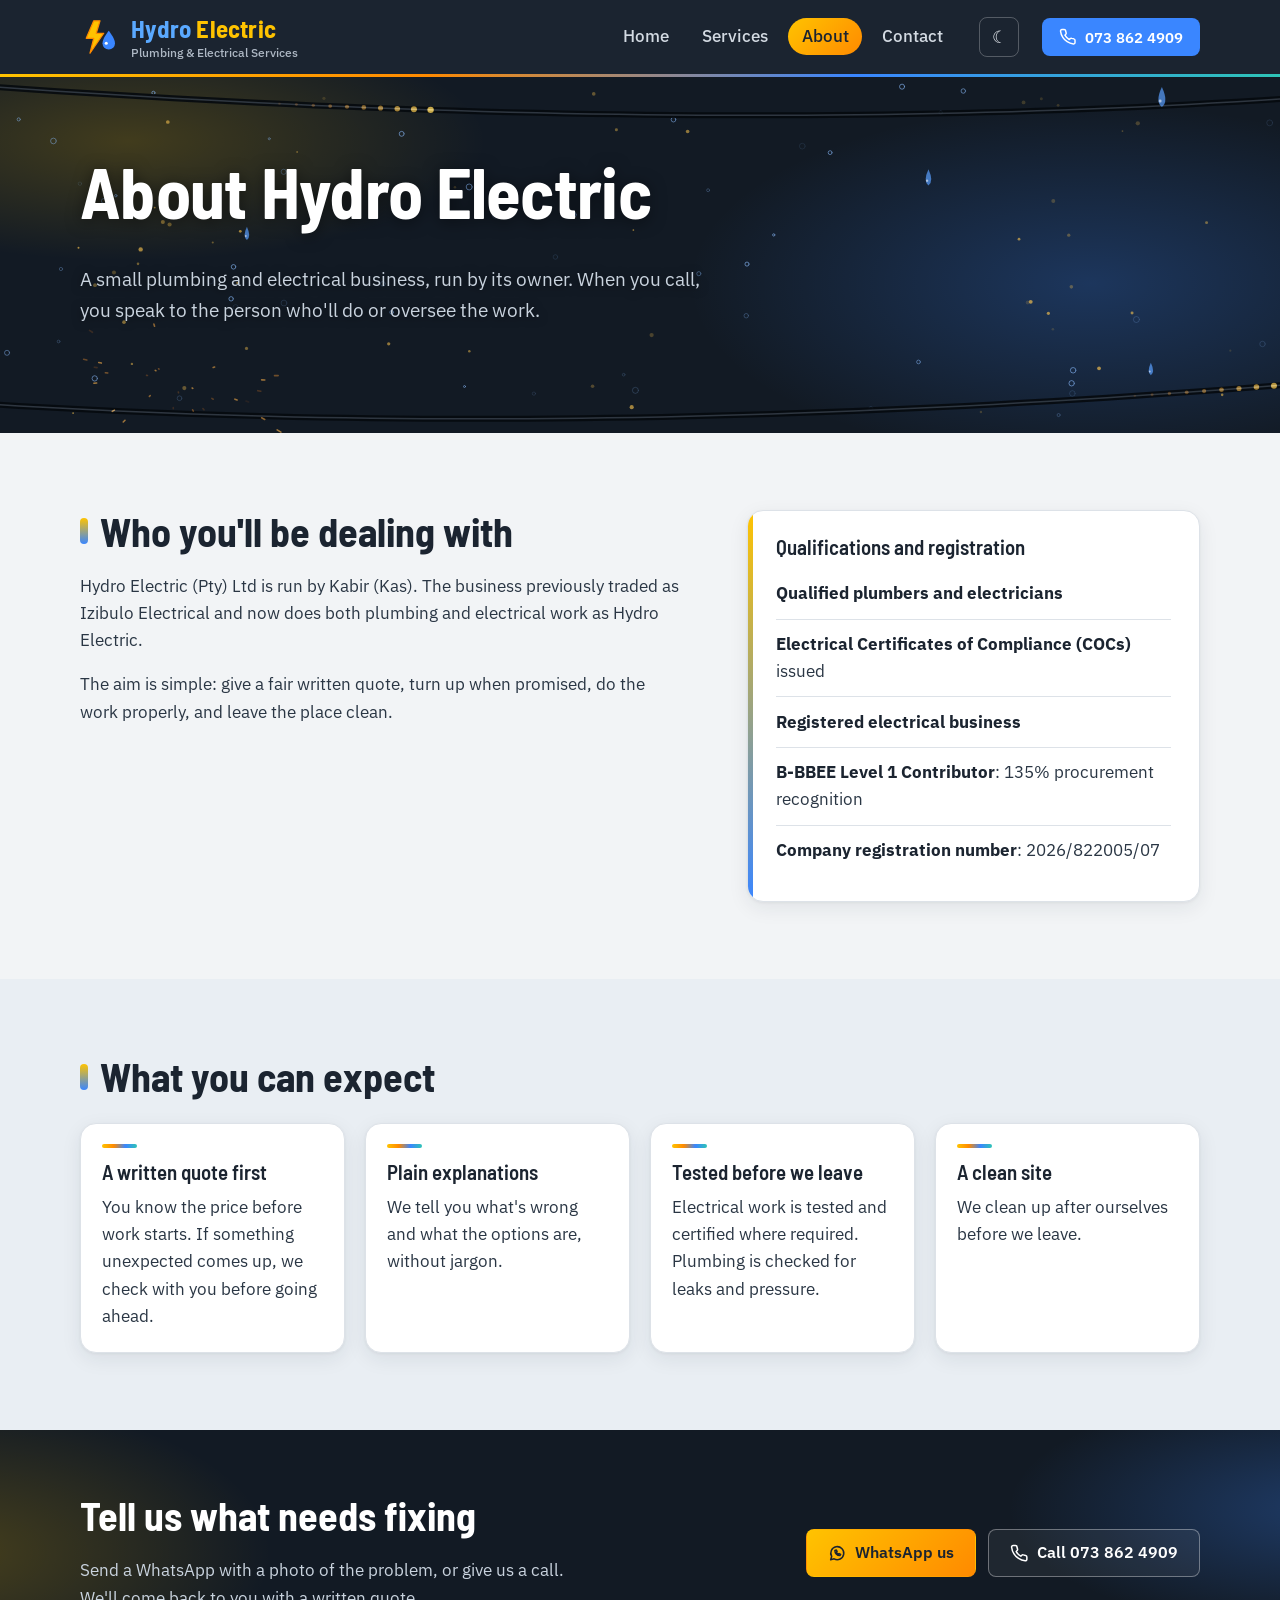
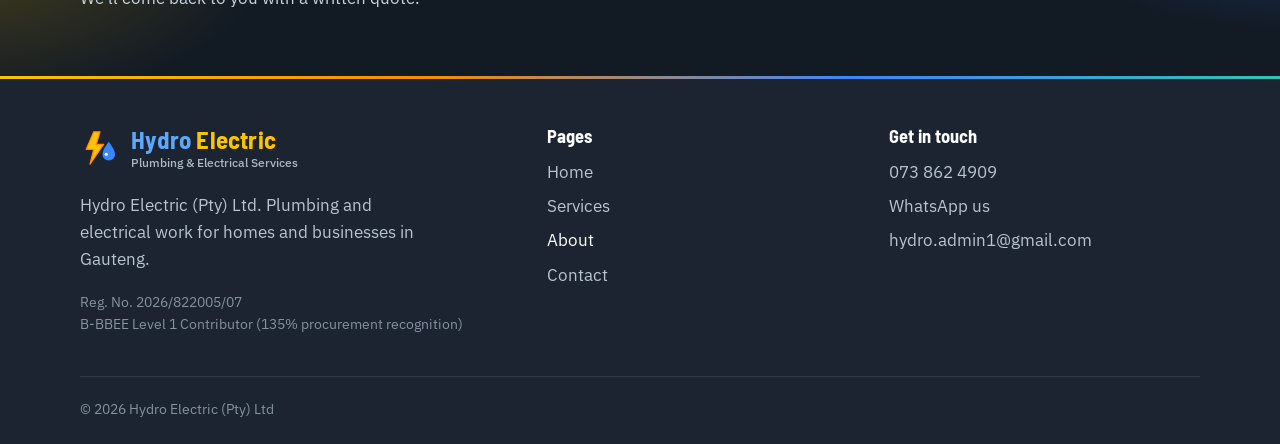
==== commit bc55cbd5: "Add files via upload" ====
--- a/about.html
+++ b/about.html
@@ -4,6 +4,7 @@
 <meta charset="UTF-8">
 <meta name="viewport" content="width=device-width, initial-scale=1">
 <meta name="theme-color" content="#1B2430">
+<meta name="color-scheme" content="light dark">
 <script>try{var t=localStorage.getItem("he-theme");if(!t){t=matchMedia("(prefers-color-scheme: dark)").matches?"dark":"light"}document.documentElement.setAttribute("data-theme",t)}catch(e){}</script>
 <title>About | Hydro Electric (Pty) Ltd</title>
 <meta name="description" content="About Hydro Electric (Pty) Ltd, an owner-run plumbing and electrical business in Gauteng.">
@@ -17,7 +18,7 @@
 <a class="skip" href="#main">Skip to content</a>
 <header class="site-header">
   <div class="wrap header-row">
-    <a class="brand" href="index.html" aria-label="Hydro Electric home"><svg class="mark" viewBox="0 0 64 64" aria-hidden="true"><path class="mark-bolt" d="M22 6 L10 34 H22 L16 58 L38 26 H26 L32 6 Z"/><g class="mark-drop"><path d="M46 22 C46 22 56 34 56 42 a10 10 0 0 1 -20 0 C36 34 46 22 46 22 Z"/><circle cx="42" cy="42" r="2.5"/></g></svg><span class="brand-text"><span class="brand-name">Hydro Electric</span><span class="brand-sub">Plumbing &amp; Electrical Services</span></span></a>
+    <a class="brand" href="index.html" aria-label="Hydro Electric home"><svg class="mark" viewBox="0 0 64 64" aria-hidden="true"><path class="mark-bolt" d="M22 6 L10 34 H22 L16 58 L38 26 H26 L32 6 Z"/><g class="mark-drop"><path d="M46 22 C46 22 56 34 56 42 a10 10 0 0 1 -20 0 C36 34 46 22 46 22 Z"/><circle cx="42" cy="42" r="2.5"/></g></svg><span class="brand-text"><span class="brand-name"><span class="bn-hydro">Hydro</span> <span class="bn-elec">Electric</span></span><span class="brand-sub">Plumbing &amp; Electrical Services</span></span></a>
     <input type="checkbox" id="nav-toggle" class="nav-toggle-input" aria-label="Open menu">
     <label for="nav-toggle" class="nav-toggle" aria-hidden="true"><span></span><span></span><span></span></label>
     <nav class="site-nav" aria-label="Main">
@@ -81,7 +82,7 @@
 <footer class="site-footer">
   <div class="wrap footer-grid">
     <div>
-      <a class="brand brand-footer" href="index.html"><svg class="mark" viewBox="0 0 64 64" aria-hidden="true"><path class="mark-bolt" d="M22 6 L10 34 H22 L16 58 L38 26 H26 L32 6 Z"/><g class="mark-drop"><path d="M46 22 C46 22 56 34 56 42 a10 10 0 0 1 -20 0 C36 34 46 22 46 22 Z"/><circle cx="42" cy="42" r="2.5"/></g></svg><span class="brand-text"><span class="brand-name">Hydro Electric</span><span class="brand-sub">Plumbing &amp; Electrical Services</span></span></a>
+      <a class="brand brand-footer" href="index.html"><svg class="mark" viewBox="0 0 64 64" aria-hidden="true"><path class="mark-bolt" d="M22 6 L10 34 H22 L16 58 L38 26 H26 L32 6 Z"/><g class="mark-drop"><path d="M46 22 C46 22 56 34 56 42 a10 10 0 0 1 -20 0 C36 34 46 22 46 22 Z"/><circle cx="42" cy="42" r="2.5"/></g></svg><span class="brand-text"><span class="brand-name"><span class="bn-hydro">Hydro</span> <span class="bn-elec">Electric</span></span><span class="brand-sub">Plumbing &amp; Electrical Services</span></span></a>
       <p class="footer-note">Hydro Electric (Pty) Ltd. Plumbing and electrical work for homes and businesses in Gauteng.</p>
       <p class="footer-reg">Reg. No. 2026/822005/07<br>B-BBEE Level 1 Contributor (135% procurement recognition)</p>
     </div>
--- a/styles.css
+++ b/styles.css
@@ -1,7 +1,7 @@
 /* Hydro Electric (Pty) Ltd — Jobflow look: slate bars, spark-amber and water-blue,
    Barlow Semi Condensed headings over IBM Plex Sans, live sparks & droplets. */
 :root{
-  color-scheme:light;
+  color-scheme:light dark;
   --paper:#F2F4F6; --white:#FFFFFF; --surface:#FFFFFF; --tint:#E9EEF3;
   --ink:#1B2430; --text:#2A3644; --muted:#5A6573; --line:#DDE2E8; --line-strong:#C6CDD6;
   --blue:#1F4E79; --blue-bright:#3A86FF; --blue-deep:#163A5B; --blue-soft:#E6EEF6;
@@ -51,7 +51,9 @@
 @keyframes he-flick{0%,44%,56%,100%{opacity:1}48%{opacity:.3}52%{opacity:.8}}
 @keyframes he-bob{0%,100%{transform:translateY(0)}50%{transform:translateY(-3px)}}
 .brand-text{display:flex;flex-direction:column;line-height:1}
-.brand-name{font-family:var(--head);font-weight:700;font-size:1.55rem;letter-spacing:.2px;background:linear-gradient(90deg,#FFC300,#FF8A00,#3A86FF,#2EC4B6,#FFC300);background-size:300% 100%;-webkit-background-clip:text;background-clip:text;color:transparent;animation:he-shift 10s linear infinite}
+.brand-name{font-family:var(--head);font-weight:700;font-size:1.55rem;letter-spacing:.2px;color:#fff}
+.bn-hydro{color:#5AA9FF}
+.bn-elec{color:#FFC300}
 @keyframes he-shift{to{background-position:300% 0}}
 .brand-sub{font-size:.78rem;color:#AEB8C4;margin-top:.3rem;font-weight:500}
 
@@ -116,7 +118,7 @@
 .hero h1,.page-head h1{color:#fff;text-shadow:0 2px 16px rgba(0,0,0,.5)}
 .hero .lead,.page-head .lead{color:#C9D3DE;text-shadow:0 1px 10px rgba(0,0,0,.6)}
 .hero-grid{display:grid;grid-template-columns:1.25fr .95fr;gap:clamp(2rem,5vw,4.5rem);align-items:center}
-.hero-copy h1{background:linear-gradient(90deg,#fff 0 60%,#FFD25A 80%,#7FB2FF);-webkit-background-clip:text;background-clip:text;color:transparent;text-shadow:none}
+
 .hero-facts{list-style:none;padding:0;margin:1.75rem 0 0;display:flex;flex-wrap:wrap;gap:.6rem}
 .hero-facts li{display:flex;align-items:center;gap:.45rem;font-weight:500;color:#E7ECF2;background:rgba(255,255,255,.07);border:1px solid rgba(255,255,255,.14);padding:.4rem .85rem;border-radius:999px;font-size:.95rem;backdrop-filter:blur(4px)}
 .hero-facts .i{color:#FFC300}
@@ -251,3 +253,14 @@
   *,*::before,*::after{animation:none!important;transition:none!important}
   .reveal{opacity:1;transform:none}
 }
+
+/* ---------- Standout hero headline ---------- */
+.hero-title{color:#fff;font-size:clamp(2.9rem,9vw,5.2rem);font-weight:800;line-height:1.02;letter-spacing:-.01em;max-width:13ch;text-shadow:0 4px 24px rgba(0,0,0,.6)}
+.hl-water,.hl-spark{display:inline-block;position:relative}
+.hl-water{color:#5AA9FF;text-shadow:0 0 18px rgba(58,134,255,.75),0 0 42px rgba(58,134,255,.45);animation:he-glow-b 3.6s ease-in-out infinite}
+.hl-spark{color:#FFC300;text-shadow:0 0 18px rgba(255,170,0,.8),0 0 42px rgba(255,138,0,.5);animation:he-glow-y 2.8s ease-in-out infinite}
+.hl-team{position:relative;white-space:nowrap;color:#fff}
+.hl-team::after{content:"";position:absolute;left:0;right:.25em;bottom:.02em;height:.14em;border-radius:99px;background:linear-gradient(90deg,#FFC300,#FF8A00,#3A86FF,#2EC4B6);background-size:200% 100%;animation:he-bar 4s linear infinite;box-shadow:0 0 16px rgba(255,170,0,.5)}
+@keyframes he-glow-b{0%,100%{text-shadow:0 0 14px rgba(58,134,255,.6),0 0 34px rgba(58,134,255,.35)}50%{text-shadow:0 0 22px rgba(90,169,255,.95),0 0 56px rgba(58,134,255,.6)}}
+@keyframes he-glow-y{0%,100%{text-shadow:0 0 14px rgba(255,170,0,.65),0 0 34px rgba(255,138,0,.35)}45%{text-shadow:0 0 24px rgba(255,200,60,1),0 0 60px rgba(255,138,0,.65)}50%{text-shadow:0 0 6px rgba(255,170,0,.4)}55%{text-shadow:0 0 24px rgba(255,200,60,1),0 0 60px rgba(255,138,0,.65)}}
+@keyframes he-bar{to{background-position:200% 0}}
